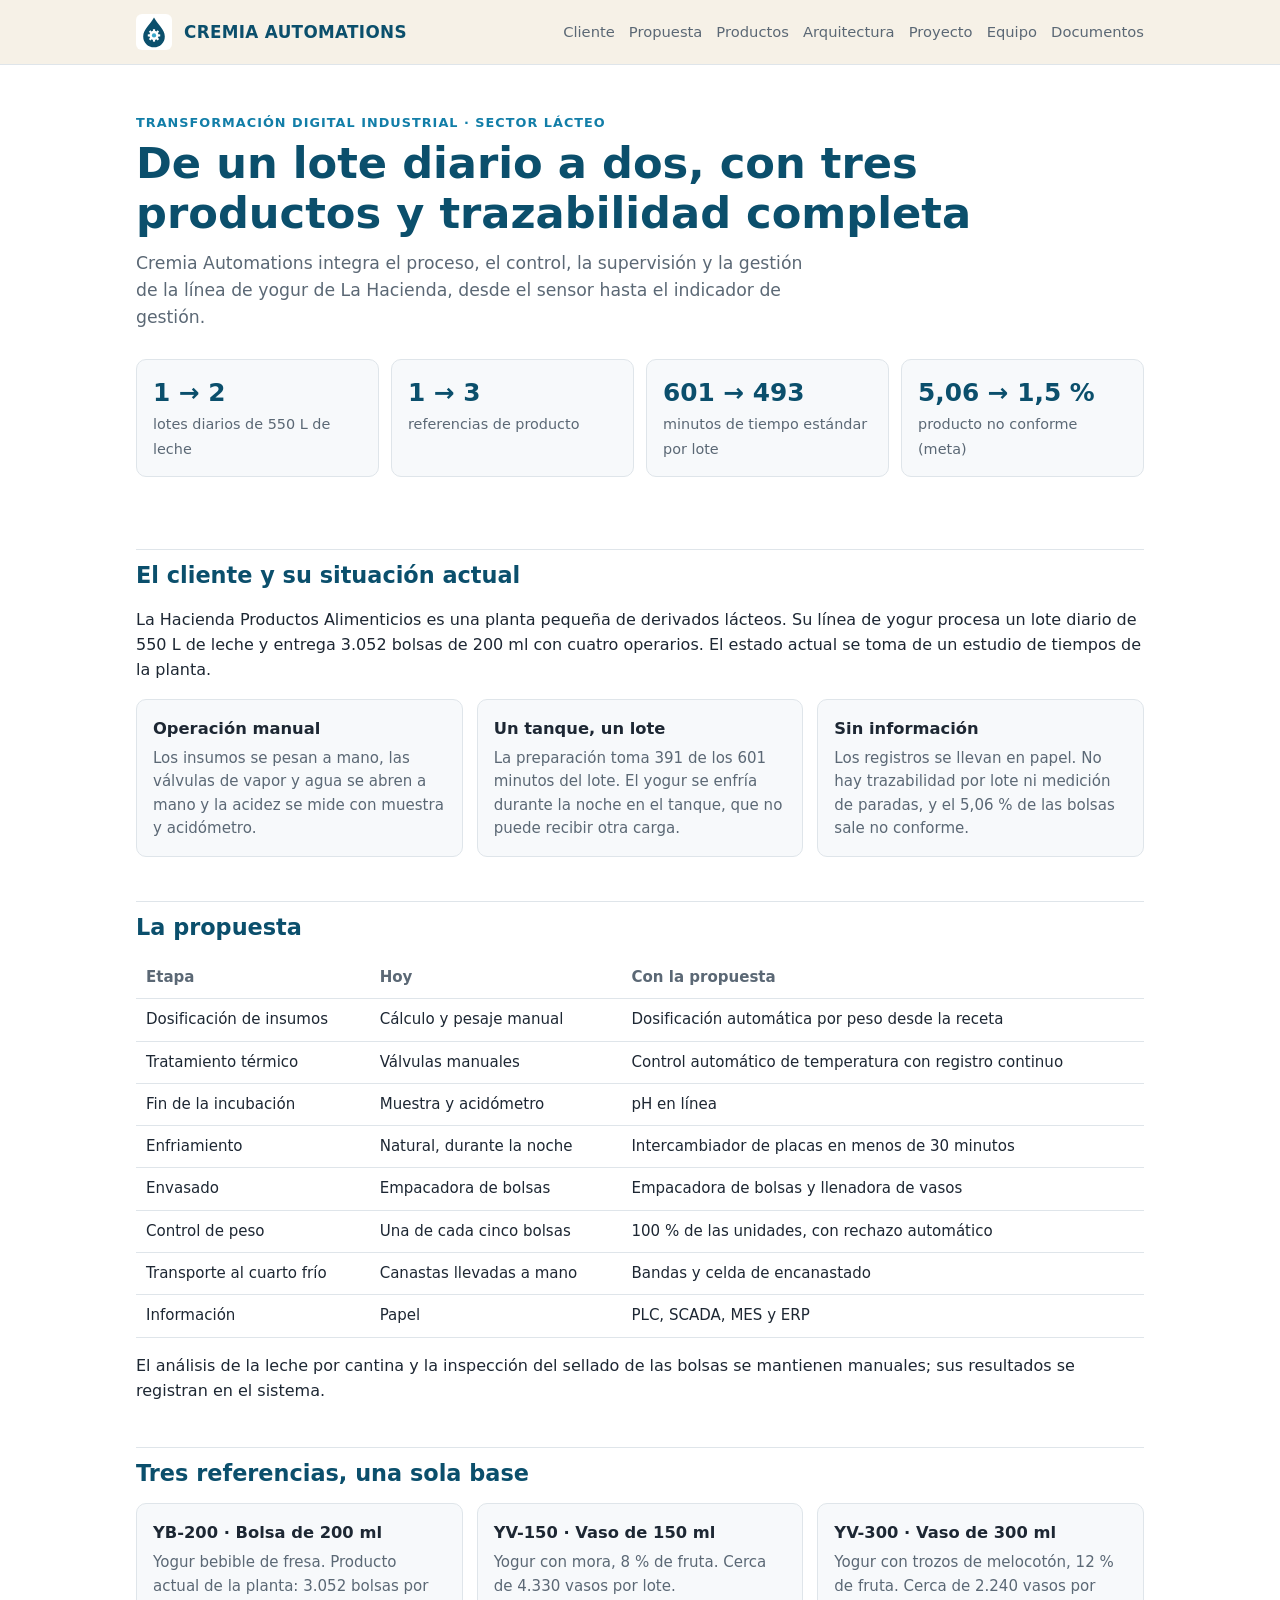
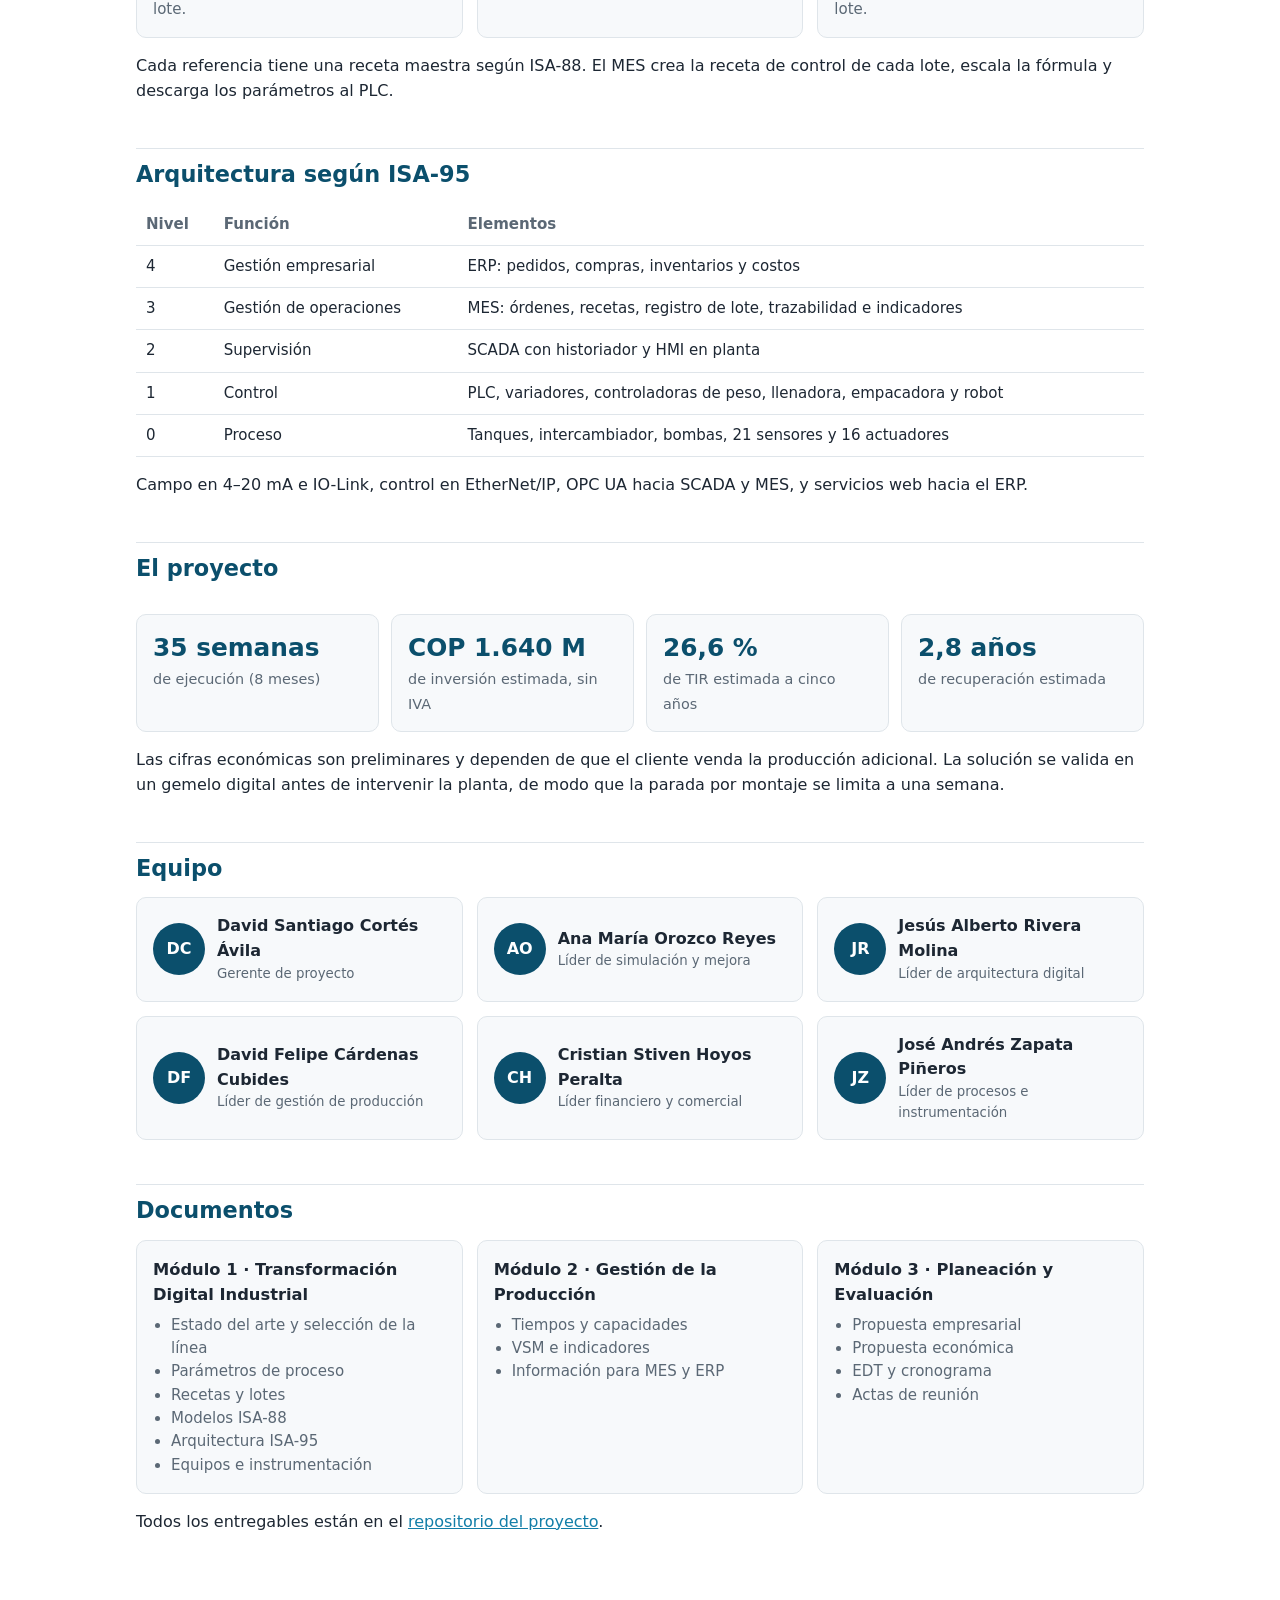
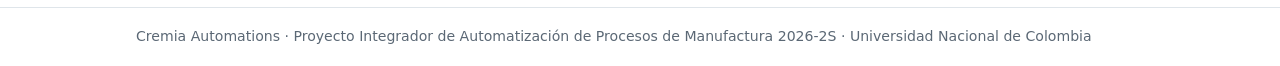
==== docs/index.html @ 4529ba9c "reorganizing repository around the yogurt line: moving cheese line and three-line versions to estado" ====
<!doctype html>
<html lang="es">
<head>
<meta charset="utf-8">
<meta name="viewport" content="width=device-width, initial-scale=1">
<title>Cremia Automations · Línea de yogur</title>
<meta name="description" content="Transformación Digital Industrial de la línea de yogur de La Hacienda. Proyecto Integrador APM 2026-2S, Universidad Nacional de Colombia.">
<link rel="icon" href="isotipo.svg">
<style>
  :root { --azul:#0b4f6c; --azul2:#127ea8; --crema:#f6f1e7; --tinta:#1d2733; --gris:#5b6875; --linea:#dfe5ea; --fondo:#ffffff; --tarjeta:#f7f9fb; }
  @media (prefers-color-scheme: dark) {
    :root { --azul:#7cc4e0; --azul2:#4fa9cc; --crema:#16212b; --tinta:#e8eef3; --gris:#a3b1bd; --linea:#2a3947; --fondo:#0f1820; --tarjeta:#16212b; }
  }
  * { box-sizing:border-box; }
  body { margin:0; font-family:"Segoe UI", system-ui, Arial, sans-serif; color:var(--tinta); background:var(--fondo); line-height:1.55; }
  a { color:var(--azul2); }
  header { background:var(--crema); border-bottom:1px solid var(--linea); }
  .barra { max-width:1040px; margin:0 auto; padding:14px 16px; display:flex; align-items:center; gap:12px; flex-wrap:wrap; }
  .barra img { width:36px; height:36px; border-radius:6px; }
  .barra strong { font-size:1.05rem; color:var(--azul); letter-spacing:.02em; }
  nav { margin-left:auto; display:flex; gap:14px; flex-wrap:wrap; font-size:.92rem; }
  nav a { text-decoration:none; color:var(--gris); }
  nav a:hover { color:var(--azul); }
  main { max-width:1040px; margin:0 auto; padding:0 16px 56px; }
  .hero { padding:48px 0 28px; }
  .hero p.sobre { color:var(--azul2); font-weight:600; margin:0 0 6px; text-transform:uppercase; font-size:.8rem; letter-spacing:.08em; }
  h1 { font-size:clamp(1.8rem, 4.5vw, 2.7rem); line-height:1.15; margin:0 0 12px; color:var(--azul); text-wrap:balance; }
  .hero p.lema { max-width:62ch; color:var(--gris); font-size:1.08rem; margin:0; }
  h2 { font-size:1.4rem; color:var(--azul); margin:44px 0 12px; padding-top:8px; border-top:1px solid var(--linea); }
  .cifras { display:grid; grid-template-columns:repeat(auto-fit, minmax(170px, 1fr)); gap:12px; margin-top:28px; }
  .cifra { background:var(--tarjeta); border:1px solid var(--linea); border-radius:10px; padding:14px 16px; }
  .cifra b { display:block; font-size:1.55rem; color:var(--azul); font-variant-numeric:tabular-nums; }
  .cifra span { color:var(--gris); font-size:.9rem; }
  .rejilla { display:grid; grid-template-columns:repeat(auto-fit, minmax(250px, 1fr)); gap:14px; }
  .tarjeta { background:var(--tarjeta); border:1px solid var(--linea); border-radius:10px; padding:16px; }
  .tarjeta h3 { margin:0 0 6px; font-size:1.02rem; color:var(--tinta); }
  .tarjeta p, .tarjeta ul { margin:0; color:var(--gris); font-size:.94rem; }
  .tarjeta ul { padding-left:18px; }
  .tabla { overflow-x:auto; }
  table { border-collapse:collapse; width:100%; font-size:.94rem; }
  th, td { text-align:left; padding:9px 10px; border-bottom:1px solid var(--linea); vertical-align:top; }
  th { color:var(--gris); font-weight:600; }
  td.n, th.n { text-align:right; font-variant-numeric:tabular-nums; white-space:nowrap; }
  .persona { display:flex; gap:12px; align-items:center; }
  .avatar { flex:none; width:52px; height:52px; border-radius:50%; background:var(--azul); color:var(--fondo); display:grid; place-items:center; font-weight:700; }
  .persona small { color:var(--gris); display:block; }
  footer { border-top:1px solid var(--linea); color:var(--gris); font-size:.88rem; }
  footer div { max-width:1040px; margin:0 auto; padding:18px 16px; }
</style>
</head>
<body>
<header>
  <div class="barra">
    <img src="isotipo.svg" alt="Isotipo de Cremia Automations">
    <strong>CREMIA AUTOMATIONS</strong>
    <nav>
      <a href="#cliente">Cliente</a>
      <a href="#propuesta">Propuesta</a>
      <a href="#productos">Productos</a>
      <a href="#arquitectura">Arquitectura</a>
      <a href="#proyecto">Proyecto</a>
      <a href="#equipo">Equipo</a>
      <a href="#documentos">Documentos</a>
    </nav>
  </div>
</header>

<main>
  <section class="hero">
    <p class="sobre">Transformación Digital Industrial · Sector lácteo</p>
    <h1>De un lote diario a dos, con tres productos y trazabilidad completa</h1>
    <p class="lema">Cremia Automations integra el proceso, el control, la supervisión y la gestión de la línea de yogur de La Hacienda, desde el sensor hasta el indicador de gestión.</p>
    <div class="cifras">
      <div class="cifra"><b>1 → 2</b><span>lotes diarios de 550 L de leche</span></div>
      <div class="cifra"><b>1 → 3</b><span>referencias de producto</span></div>
      <div class="cifra"><b>601 → 493</b><span>minutos de tiempo estándar por lote</span></div>
      <div class="cifra"><b>5,06 → 1,5 %</b><span>producto no conforme (meta)</span></div>
    </div>
  </section>

  <h2 id="cliente">El cliente y su situación actual</h2>
  <p>La Hacienda Productos Alimenticios es una planta pequeña de derivados lácteos. Su línea de yogur procesa un lote diario de 550 L de leche y entrega 3.052 bolsas de 200 ml con cuatro operarios. El estado actual se toma de un estudio de tiempos de la planta.</p>
  <div class="rejilla">
    <div class="tarjeta"><h3>Operación manual</h3><p>Los insumos se pesan a mano, las válvulas de vapor y agua se abren a mano y la acidez se mide con muestra y acidómetro.</p></div>
    <div class="tarjeta"><h3>Un tanque, un lote</h3><p>La preparación toma 391 de los 601 minutos del lote. El yogur se enfría durante la noche en el tanque, que no puede recibir otra carga.</p></div>
    <div class="tarjeta"><h3>Sin información</h3><p>Los registros se llevan en papel. No hay trazabilidad por lote ni medición de paradas, y el 5,06 % de las bolsas sale no conforme.</p></div>
  </div>

  <h2 id="propuesta">La propuesta</h2>
  <div class="tabla">
  <table>
    <tr><th>Etapa</th><th>Hoy</th><th>Con la propuesta</th></tr>
    <tr><td>Dosificación de insumos</td><td>Cálculo y pesaje manual</td><td>Dosificación automática por peso desde la receta</td></tr>
    <tr><td>Tratamiento térmico</td><td>Válvulas manuales</td><td>Control automático de temperatura con registro continuo</td></tr>
    <tr><td>Fin de la incubación</td><td>Muestra y acidómetro</td><td>pH en línea</td></tr>
    <tr><td>Enfriamiento</td><td>Natural, durante la noche</td><td>Intercambiador de placas en menos de 30 minutos</td></tr>
    <tr><td>Envasado</td><td>Empacadora de bolsas</td><td>Empacadora de bolsas y llenadora de vasos</td></tr>
    <tr><td>Control de peso</td><td>Una de cada cinco bolsas</td><td>100 % de las unidades, con rechazo automático</td></tr>
    <tr><td>Transporte al cuarto frío</td><td>Canastas llevadas a mano</td><td>Bandas y celda de encanastado</td></tr>
    <tr><td>Información</td><td>Papel</td><td>PLC, SCADA, MES y ERP</td></tr>
  </table>
  </div>
  <p>El análisis de la leche por cantina y la inspección del sellado de las bolsas se mantienen manuales; sus resultados se registran en el sistema.</p>

  <h2 id="productos">Tres referencias, una sola base</h2>
  <div class="rejilla">
    <div class="tarjeta"><h3>YB-200 · Bolsa de 200 ml</h3><p>Yogur bebible de fresa. Producto actual de la planta: 3.052 bolsas por lote.</p></div>
    <div class="tarjeta"><h3>YV-150 · Vaso de 150 ml</h3><p>Yogur con mora, 8 % de fruta. Cerca de 4.330 vasos por lote.</p></div>
    <div class="tarjeta"><h3>YV-300 · Vaso de 300 ml</h3><p>Yogur con trozos de melocotón, 12 % de fruta. Cerca de 2.240 vasos por lote.</p></div>
  </div>
  <p>Cada referencia tiene una receta maestra según ISA-88. El MES crea la receta de control de cada lote, escala la fórmula y descarga los parámetros al PLC.</p>

  <h2 id="arquitectura">Arquitectura según ISA-95</h2>
  <div class="tabla">
  <table>
    <tr><th>Nivel</th><th>Función</th><th>Elementos</th></tr>
    <tr><td>4</td><td>Gestión empresarial</td><td>ERP: pedidos, compras, inventarios y costos</td></tr>
    <tr><td>3</td><td>Gestión de operaciones</td><td>MES: órdenes, recetas, registro de lote, trazabilidad e indicadores</td></tr>
    <tr><td>2</td><td>Supervisión</td><td>SCADA con historiador y HMI en planta</td></tr>
    <tr><td>1</td><td>Control</td><td>PLC, variadores, controladoras de peso, llenadora, empacadora y robot</td></tr>
    <tr><td>0</td><td>Proceso</td><td>Tanques, intercambiador, bombas, 21 sensores y 16 actuadores</td></tr>
  </table>
  </div>
  <p>Campo en 4–20 mA e IO-Link, control en EtherNet/IP, OPC UA hacia SCADA y MES, y servicios web hacia el ERP.</p>

  <h2 id="proyecto">El proyecto</h2>
  <div class="cifras">
    <div class="cifra"><b>35 semanas</b><span>de ejecución (8 meses)</span></div>
    <div class="cifra"><b>COP 1.640 M</b><span>de inversión estimada, sin IVA</span></div>
    <div class="cifra"><b>26,6 %</b><span>de TIR estimada a cinco años</span></div>
    <div class="cifra"><b>2,8 años</b><span>de recuperación estimada</span></div>
  </div>
  <p>Las cifras económicas son preliminares y dependen de que el cliente venda la producción adicional. La solución se valida en un gemelo digital antes de intervenir la planta, de modo que la parada por montaje se limita a una semana.</p>

  <h2 id="equipo">Equipo</h2>
  <div class="rejilla">
    <div class="tarjeta persona"><div class="avatar">DC</div><div><b>David Santiago Cortés Ávila</b><small>Gerente de proyecto</small></div></div>
    <div class="tarjeta persona"><div class="avatar">AO</div><div><b>Ana María Orozco Reyes</b><small>Líder de simulación y mejora</small></div></div>
    <div class="tarjeta persona"><div class="avatar">JR</div><div><b>Jesús Alberto Rivera Molina</b><small>Líder de arquitectura digital</small></div></div>
    <div class="tarjeta persona"><div class="avatar">DF</div><div><b>David Felipe Cárdenas Cubides</b><small>Líder de gestión de producción</small></div></div>
    <div class="tarjeta persona"><div class="avatar">CH</div><div><b>Cristian Stiven Hoyos Peralta</b><small>Líder financiero y comercial</small></div></div>
    <div class="tarjeta persona"><div class="avatar">JZ</div><div><b>José Andrés Zapata Piñeros</b><small>Líder de procesos e instrumentación</small></div></div>
  </div>

  <h2 id="documentos">Documentos</h2>
  <div class="rejilla">
    <div class="tarjeta"><h3>Módulo 1 · Transformación Digital Industrial</h3><ul>
      <li>Estado del arte y selección de la línea</li><li>Parámetros de proceso</li><li>Recetas y lotes</li><li>Modelos ISA-88</li><li>Arquitectura ISA-95</li><li>Equipos e instrumentación</li></ul></div>
    <div class="tarjeta"><h3>Módulo 2 · Gestión de la Producción</h3><ul>
      <li>Tiempos y capacidades</li><li>VSM e indicadores</li><li>Información para MES y ERP</li></ul></div>
    <div class="tarjeta"><h3>Módulo 3 · Planeación y Evaluación</h3><ul>
      <li>Propuesta empresarial</li><li>Propuesta económica</li><li>EDT y cronograma</li><li>Actas de reunión</li></ul></div>
  </div>
  <p>Todos los entregables están en el <a href="https://github.com/dcortesav/Cremia-Automations">repositorio del proyecto</a>.</p>
</main>

<footer><div>Cremia Automations · Proyecto Integrador de Automatización de Procesos de Manufactura 2026-2S · Universidad Nacional de Colombia</div></footer>
</body>
</html>
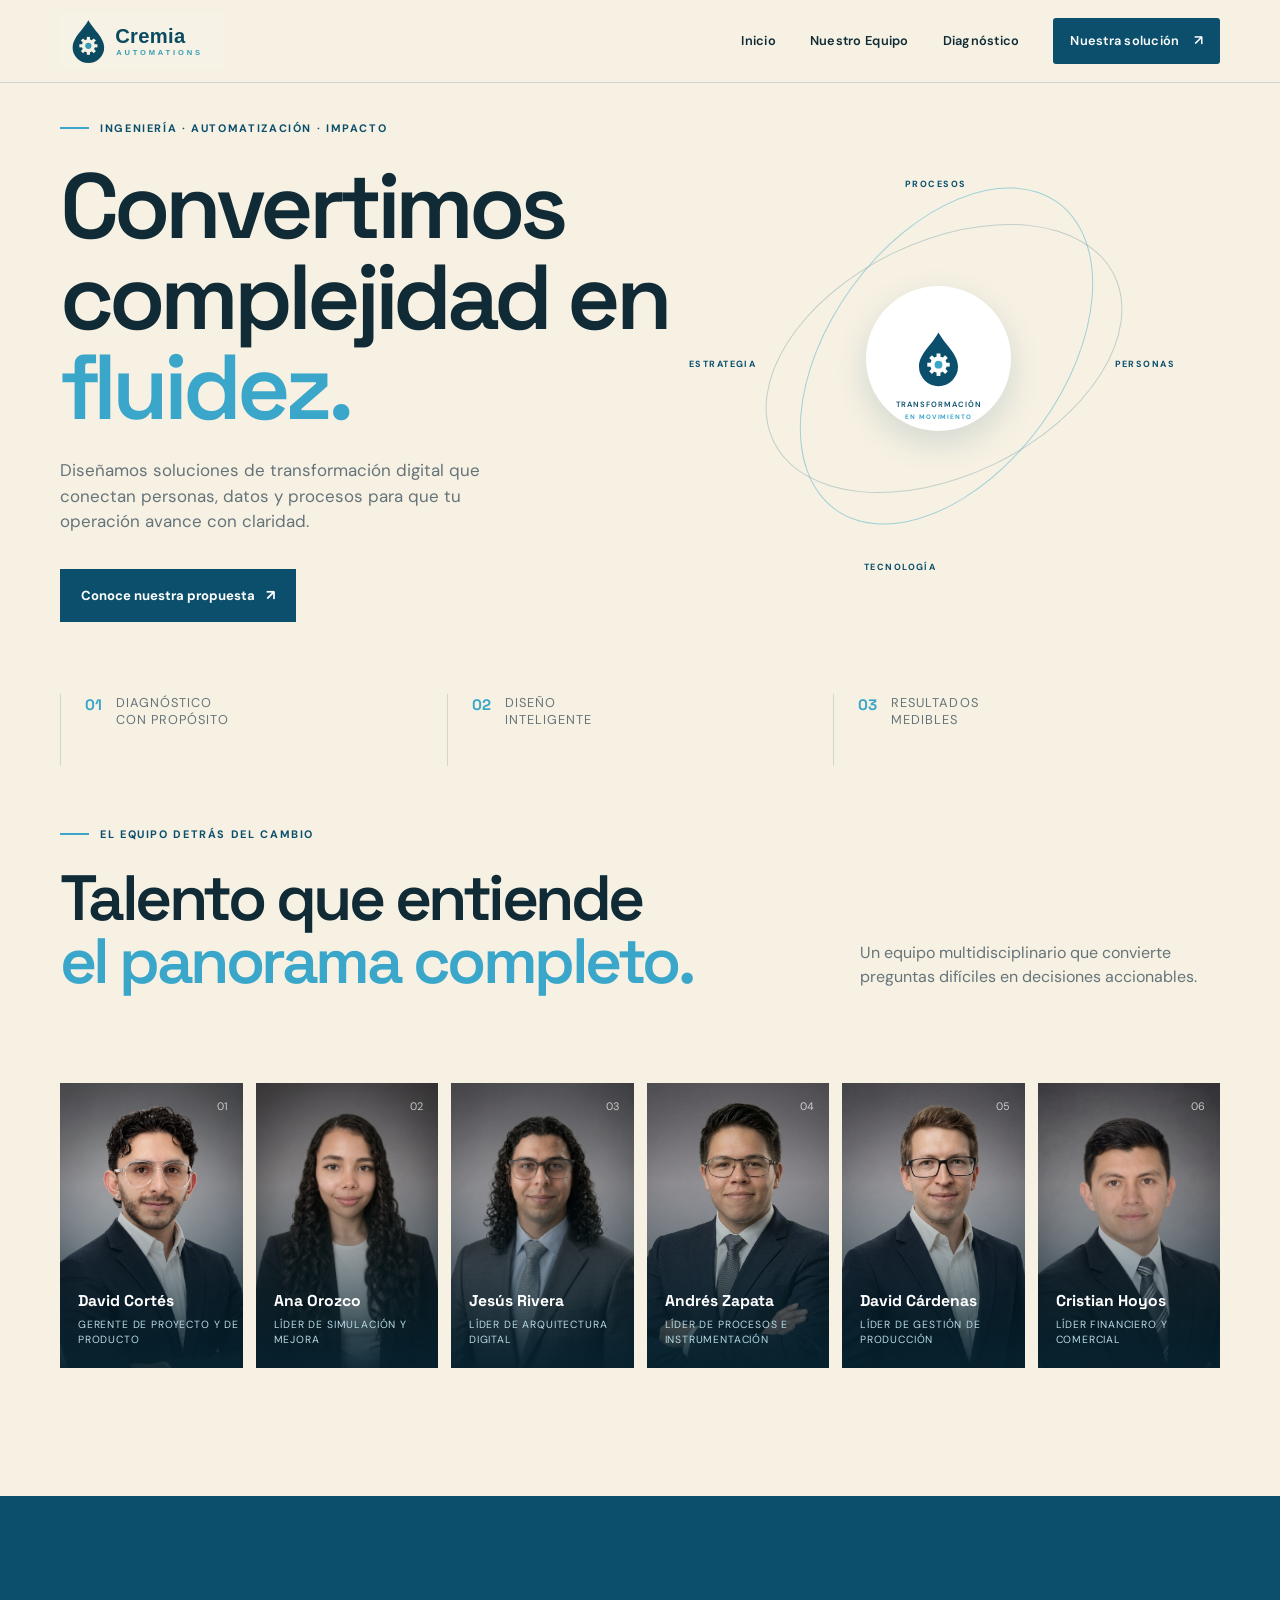
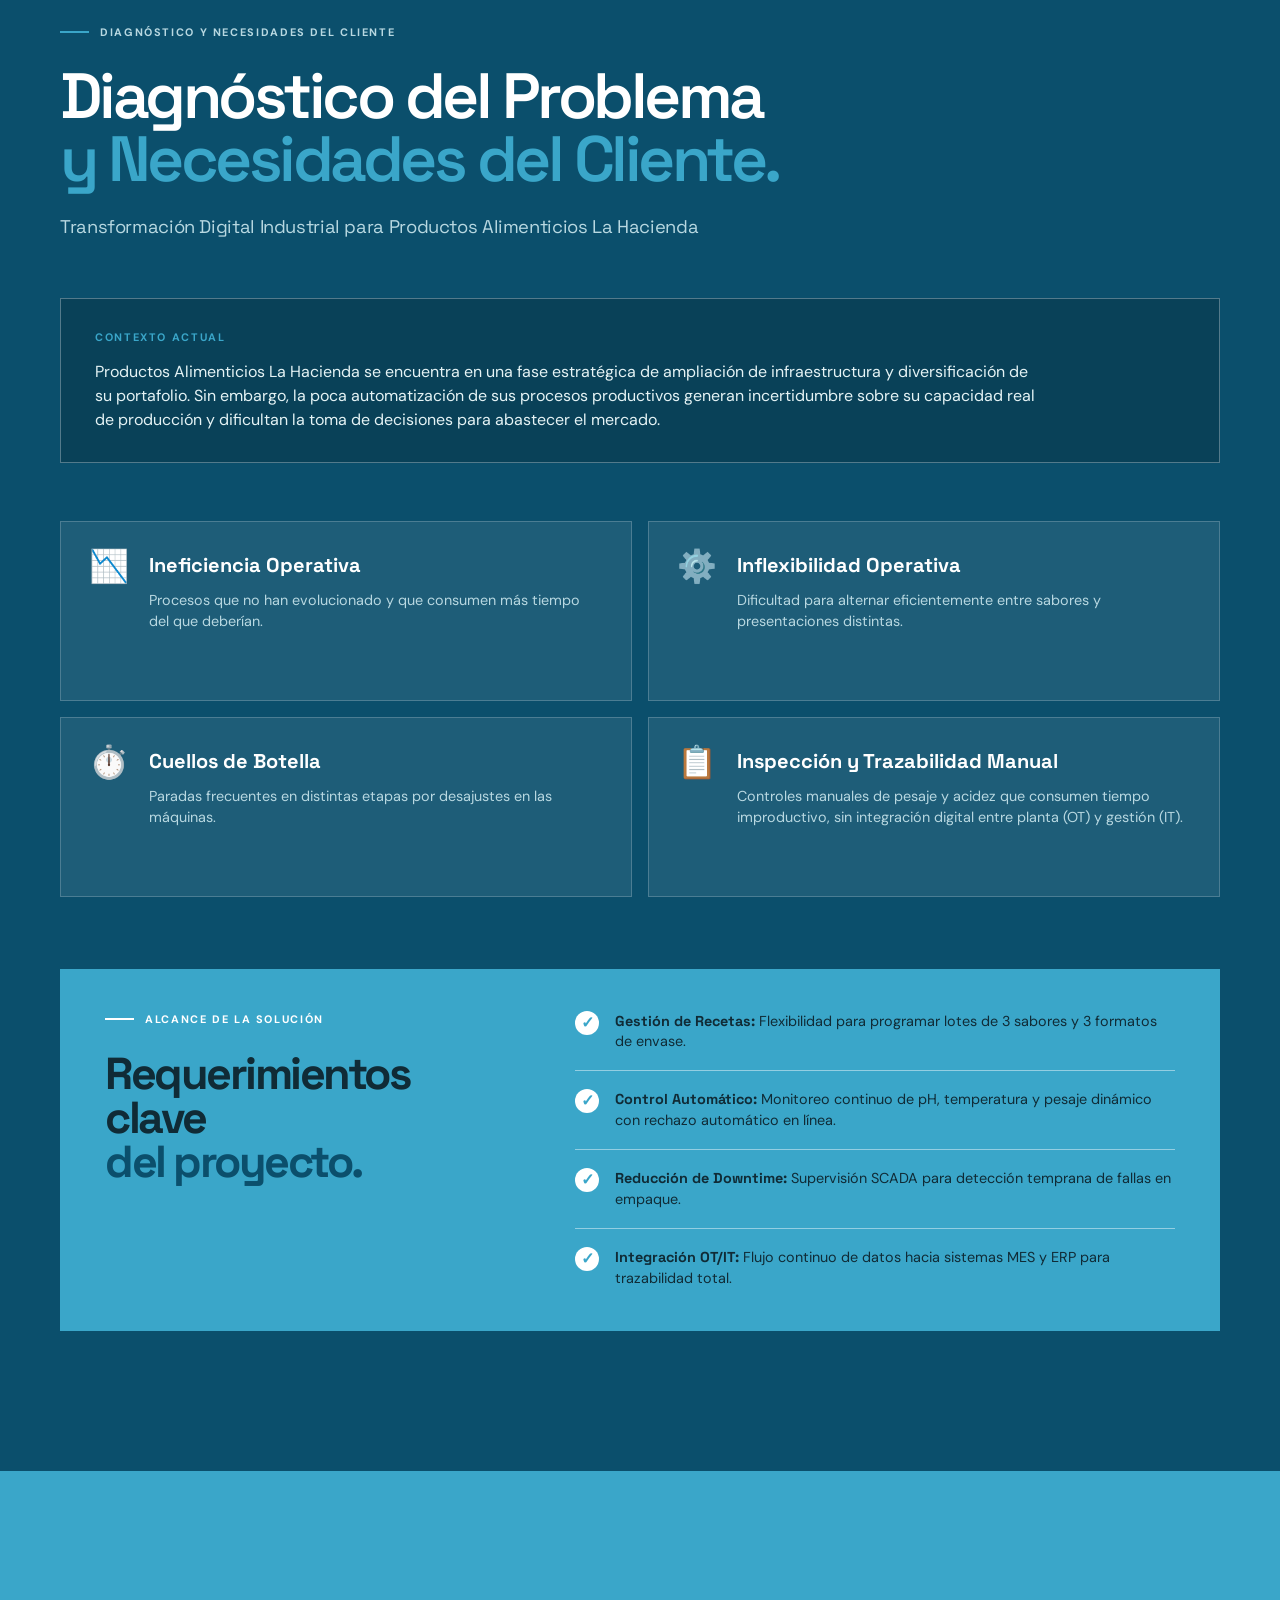
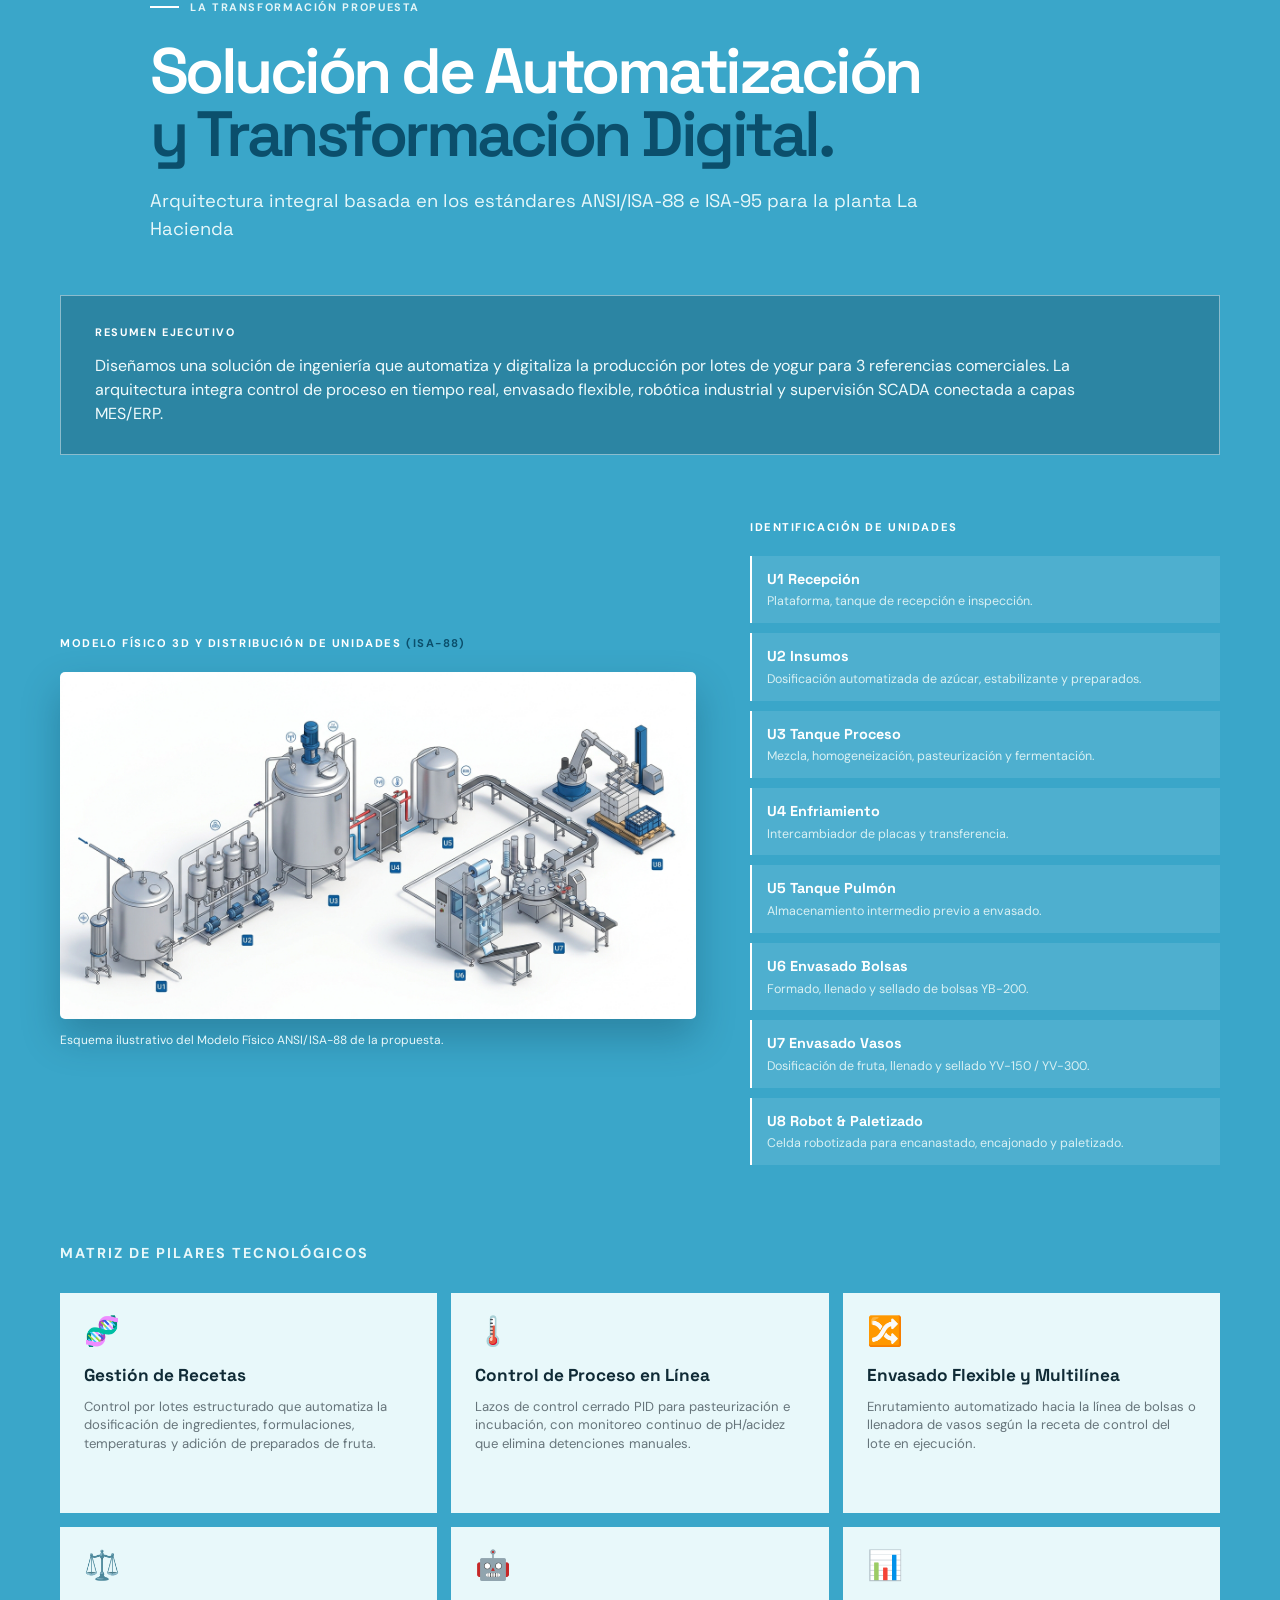
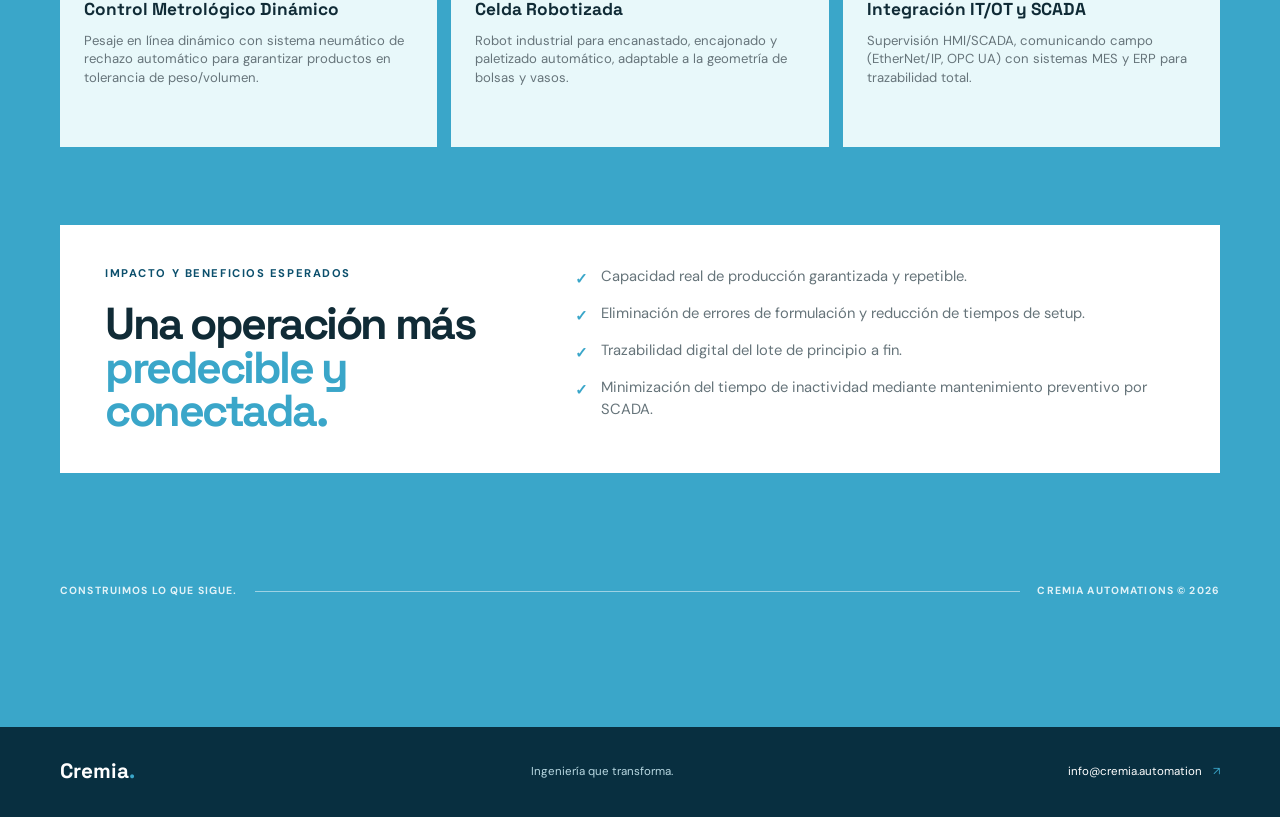
==== commit 985c3ace: "updating web page files" ====
--- a/docs/index.html
+++ b/docs/index.html
@@ -1,159 +1,235 @@
 <!doctype html>
 <html lang="es">
-<head>
-<meta charset="utf-8">
-<meta name="viewport" content="width=device-width, initial-scale=1">
-<title>Cremia Automations · Línea de yogur</title>
-<meta name="description" content="Transformación Digital Industrial de la línea de yogur de La Hacienda. Proyecto Integrador APM 2026-2S, Universidad Nacional de Colombia.">
-<link rel="icon" href="isotipo.svg">
-<style>
-  :root { --azul:#0b4f6c; --azul2:#127ea8; --crema:#f6f1e7; --tinta:#1d2733; --gris:#5b6875; --linea:#dfe5ea; --fondo:#ffffff; --tarjeta:#f7f9fb; }
-  @media (prefers-color-scheme: dark) {
-    :root { --azul:#7cc4e0; --azul2:#4fa9cc; --crema:#16212b; --tinta:#e8eef3; --gris:#a3b1bd; --linea:#2a3947; --fondo:#0f1820; --tarjeta:#16212b; }
-  }
-  * { box-sizing:border-box; }
-  body { margin:0; font-family:"Segoe UI", system-ui, Arial, sans-serif; color:var(--tinta); background:var(--fondo); line-height:1.55; }
-  a { color:var(--azul2); }
-  header { background:var(--crema); border-bottom:1px solid var(--linea); }
-  .barra { max-width:1040px; margin:0 auto; padding:14px 16px; display:flex; align-items:center; gap:12px; flex-wrap:wrap; }
-  .barra img { width:36px; height:36px; border-radius:6px; }
-  .barra strong { font-size:1.05rem; color:var(--azul); letter-spacing:.02em; }
-  nav { margin-left:auto; display:flex; gap:14px; flex-wrap:wrap; font-size:.92rem; }
-  nav a { text-decoration:none; color:var(--gris); }
-  nav a:hover { color:var(--azul); }
-  main { max-width:1040px; margin:0 auto; padding:0 16px 56px; }
-  .hero { padding:48px 0 28px; }
-  .hero p.sobre { color:var(--azul2); font-weight:600; margin:0 0 6px; text-transform:uppercase; font-size:.8rem; letter-spacing:.08em; }
-  h1 { font-size:clamp(1.8rem, 4.5vw, 2.7rem); line-height:1.15; margin:0 0 12px; color:var(--azul); text-wrap:balance; }
-  .hero p.lema { max-width:62ch; color:var(--gris); font-size:1.08rem; margin:0; }
-  h2 { font-size:1.4rem; color:var(--azul); margin:44px 0 12px; padding-top:8px; border-top:1px solid var(--linea); }
-  .cifras { display:grid; grid-template-columns:repeat(auto-fit, minmax(170px, 1fr)); gap:12px; margin-top:28px; }
-  .cifra { background:var(--tarjeta); border:1px solid var(--linea); border-radius:10px; padding:14px 16px; }
-  .cifra b { display:block; font-size:1.55rem; color:var(--azul); font-variant-numeric:tabular-nums; }
-  .cifra span { color:var(--gris); font-size:.9rem; }
-  .rejilla { display:grid; grid-template-columns:repeat(auto-fit, minmax(250px, 1fr)); gap:14px; }
-  .tarjeta { background:var(--tarjeta); border:1px solid var(--linea); border-radius:10px; padding:16px; }
-  .tarjeta h3 { margin:0 0 6px; font-size:1.02rem; color:var(--tinta); }
-  .tarjeta p, .tarjeta ul { margin:0; color:var(--gris); font-size:.94rem; }
-  .tarjeta ul { padding-left:18px; }
-  .tabla { overflow-x:auto; }
-  table { border-collapse:collapse; width:100%; font-size:.94rem; }
-  th, td { text-align:left; padding:9px 10px; border-bottom:1px solid var(--linea); vertical-align:top; }
-  th { color:var(--gris); font-weight:600; }
-  td.n, th.n { text-align:right; font-variant-numeric:tabular-nums; white-space:nowrap; }
-  .persona { display:flex; gap:12px; align-items:center; }
-  .avatar { flex:none; width:52px; height:52px; border-radius:50%; background:var(--azul); color:var(--fondo); display:grid; place-items:center; font-weight:700; }
-  .persona small { color:var(--gris); display:block; }
-  footer { border-top:1px solid var(--linea); color:var(--gris); font-size:.88rem; }
-  footer div { max-width:1040px; margin:0 auto; padding:18px 16px; }
-</style>
-</head>
-<body>
-<header>
-  <div class="barra">
-    <img src="isotipo.svg" alt="Isotipo de Cremia Automations">
-    <strong>CREMIA AUTOMATIONS</strong>
-    <nav>
-      <a href="#cliente">Cliente</a>
-      <a href="#propuesta">Propuesta</a>
-      <a href="#productos">Productos</a>
-      <a href="#arquitectura">Arquitectura</a>
-      <a href="#proyecto">Proyecto</a>
-      <a href="#equipo">Equipo</a>
-      <a href="#documentos">Documentos</a>
-    </nav>
-  </div>
-</header>
-
-<main>
-  <section class="hero">
-    <p class="sobre">Transformación Digital Industrial · Sector lácteo</p>
-    <h1>De un lote diario a dos, con tres productos y trazabilidad completa</h1>
-    <p class="lema">Cremia Automations integra el proceso, el control, la supervisión y la gestión de la línea de yogur de La Hacienda, desde el sensor hasta el indicador de gestión.</p>
-    <div class="cifras">
-      <div class="cifra"><b>1 → 2</b><span>lotes diarios de 550 L de leche</span></div>
-      <div class="cifra"><b>1 → 3</b><span>referencias de producto</span></div>
-      <div class="cifra"><b>601 → 493</b><span>minutos de tiempo estándar por lote</span></div>
-      <div class="cifra"><b>5,06 → 1,5 %</b><span>producto no conforme (meta)</span></div>
-    </div>
-  </section>
-
-  <h2 id="cliente">El cliente y su situación actual</h2>
-  <p>La Hacienda Productos Alimenticios es una planta pequeña de derivados lácteos. Su línea de yogur procesa un lote diario de 550 L de leche y entrega 3.052 bolsas de 200 ml con cuatro operarios. El estado actual se toma de un estudio de tiempos de la planta.</p>
-  <div class="rejilla">
-    <div class="tarjeta"><h3>Operación manual</h3><p>Los insumos se pesan a mano, las válvulas de vapor y agua se abren a mano y la acidez se mide con muestra y acidómetro.</p></div>
-    <div class="tarjeta"><h3>Un tanque, un lote</h3><p>La preparación toma 391 de los 601 minutos del lote. El yogur se enfría durante la noche en el tanque, que no puede recibir otra carga.</p></div>
-    <div class="tarjeta"><h3>Sin información</h3><p>Los registros se llevan en papel. No hay trazabilidad por lote ni medición de paradas, y el 5,06 % de las bolsas sale no conforme.</p></div>
-  </div>
-
-  <h2 id="propuesta">La propuesta</h2>
-  <div class="tabla">
-  <table>
-    <tr><th>Etapa</th><th>Hoy</th><th>Con la propuesta</th></tr>
-    <tr><td>Dosificación de insumos</td><td>Cálculo y pesaje manual</td><td>Dosificación automática por peso desde la receta</td></tr>
-    <tr><td>Tratamiento térmico</td><td>Válvulas manuales</td><td>Control automático de temperatura con registro continuo</td></tr>
-    <tr><td>Fin de la incubación</td><td>Muestra y acidómetro</td><td>pH en línea</td></tr>
-    <tr><td>Enfriamiento</td><td>Natural, durante la noche</td><td>Intercambiador de placas en menos de 30 minutos</td></tr>
-    <tr><td>Envasado</td><td>Empacadora de bolsas</td><td>Empacadora de bolsas y llenadora de vasos</td></tr>
-    <tr><td>Control de peso</td><td>Una de cada cinco bolsas</td><td>100 % de las unidades, con rechazo automático</td></tr>
-    <tr><td>Transporte al cuarto frío</td><td>Canastas llevadas a mano</td><td>Bandas y celda de encanastado</td></tr>
-    <tr><td>Información</td><td>Papel</td><td>PLC, SCADA, MES y ERP</td></tr>
-  </table>
-  </div>
-  <p>El análisis de la leche por cantina y la inspección del sellado de las bolsas se mantienen manuales; sus resultados se registran en el sistema.</p>
-
-  <h2 id="productos">Tres referencias, una sola base</h2>
-  <div class="rejilla">
-    <div class="tarjeta"><h3>YB-200 · Bolsa de 200 ml</h3><p>Yogur bebible de fresa. Producto actual de la planta: 3.052 bolsas por lote.</p></div>
-    <div class="tarjeta"><h3>YV-150 · Vaso de 150 ml</h3><p>Yogur con mora, 8 % de fruta. Cerca de 4.330 vasos por lote.</p></div>
-    <div class="tarjeta"><h3>YV-300 · Vaso de 300 ml</h3><p>Yogur con trozos de melocotón, 12 % de fruta. Cerca de 2.240 vasos por lote.</p></div>
-  </div>
-  <p>Cada referencia tiene una receta maestra según ISA-88. El MES crea la receta de control de cada lote, escala la fórmula y descarga los parámetros al PLC.</p>
-
-  <h2 id="arquitectura">Arquitectura según ISA-95</h2>
-  <div class="tabla">
-  <table>
-    <tr><th>Nivel</th><th>Función</th><th>Elementos</th></tr>
-    <tr><td>4</td><td>Gestión empresarial</td><td>ERP: pedidos, compras, inventarios y costos</td></tr>
-    <tr><td>3</td><td>Gestión de operaciones</td><td>MES: órdenes, recetas, registro de lote, trazabilidad e indicadores</td></tr>
-    <tr><td>2</td><td>Supervisión</td><td>SCADA con historiador y HMI en planta</td></tr>
-    <tr><td>1</td><td>Control</td><td>PLC, variadores, controladoras de peso, llenadora, empacadora y robot</td></tr>
-    <tr><td>0</td><td>Proceso</td><td>Tanques, intercambiador, bombas, 21 sensores y 16 actuadores</td></tr>
-  </table>
-  </div>
-  <p>Campo en 4–20 mA e IO-Link, control en EtherNet/IP, OPC UA hacia SCADA y MES, y servicios web hacia el ERP.</p>
-
-  <h2 id="proyecto">El proyecto</h2>
-  <div class="cifras">
-    <div class="cifra"><b>35 semanas</b><span>de ejecución (8 meses)</span></div>
-    <div class="cifra"><b>COP 1.640 M</b><span>de inversión estimada, sin IVA</span></div>
-    <div class="cifra"><b>26,6 %</b><span>de TIR estimada a cinco años</span></div>
-    <div class="cifra"><b>2,8 años</b><span>de recuperación estimada</span></div>
-  </div>
-  <p>Las cifras económicas son preliminares y dependen de que el cliente venda la producción adicional. La solución se valida en un gemelo digital antes de intervenir la planta, de modo que la parada por montaje se limita a una semana.</p>
-
-  <h2 id="equipo">Equipo</h2>
-  <div class="rejilla">
-    <div class="tarjeta persona"><div class="avatar">DC</div><div><b>David Santiago Cortés Ávila</b><small>Gerente de proyecto</small></div></div>
-    <div class="tarjeta persona"><div class="avatar">AO</div><div><b>Ana María Orozco Reyes</b><small>Líder de simulación y mejora</small></div></div>
-    <div class="tarjeta persona"><div class="avatar">JR</div><div><b>Jesús Alberto Rivera Molina</b><small>Líder de arquitectura digital</small></div></div>
-    <div class="tarjeta persona"><div class="avatar">DF</div><div><b>David Felipe Cárdenas Cubides</b><small>Líder de gestión de producción</small></div></div>
-    <div class="tarjeta persona"><div class="avatar">CH</div><div><b>Cristian Stiven Hoyos Peralta</b><small>Líder financiero y comercial</small></div></div>
-    <div class="tarjeta persona"><div class="avatar">JZ</div><div><b>José Andrés Zapata Piñeros</b><small>Líder de procesos e instrumentación</small></div></div>
-  </div>
-
-  <h2 id="documentos">Documentos</h2>
-  <div class="rejilla">
-    <div class="tarjeta"><h3>Módulo 1 · Transformación Digital Industrial</h3><ul>
-      <li>Estado del arte y selección de la línea</li><li>Parámetros de proceso</li><li>Recetas y lotes</li><li>Modelos ISA-88</li><li>Arquitectura ISA-95</li><li>Equipos e instrumentación</li></ul></div>
-    <div class="tarjeta"><h3>Módulo 2 · Gestión de la Producción</h3><ul>
-      <li>Tiempos y capacidades</li><li>VSM e indicadores</li><li>Información para MES y ERP</li></ul></div>
-    <div class="tarjeta"><h3>Módulo 3 · Planeación y Evaluación</h3><ul>
-      <li>Propuesta empresarial</li><li>Propuesta económica</li><li>EDT y cronograma</li><li>Actas de reunión</li></ul></div>
-  </div>
-  <p>Todos los entregables están en el <a href="https://github.com/dcortesav/Cremia-Automations">repositorio del proyecto</a>.</p>
-</main>
-
-<footer><div>Cremia Automations · Proyecto Integrador de Automatización de Procesos de Manufactura 2026-2S · Universidad Nacional de Colombia</div></footer>
-</body>
+  <head>
+    <meta charset="UTF-8" />
+    <meta name="viewport" content="width=device-width, initial-scale=1.0" />
+    <meta
+      name="description"
+      content="Cremia Automations: ingeniería y transformación digital para operaciones más inteligentes."
+    />
+    <title>Cremia Automations | Ingeniería que transforma</title>
+    <link rel="preconnect" href="https://fonts.googleapis.com" />
+    <link rel="preconnect" href="https://fonts.gstatic.com" crossorigin />
+    <link
+      href="https://fonts.googleapis.com/css2?family=DM+Sans:wght@400;500;600;700&family=Space+Grotesk:wght@500;600;700&display=swap"
+      rel="stylesheet"
+    />
+    <link rel="stylesheet" href="styles.css" />
+  </head>
+
+  <body>
+    <header class="site-header">
+      <div class="container nav-wrap">
+        <a class="brand" href="#inicio" aria-label="Cremia Automations, ir al inicio">
+          <!-- Si cambia el logo, reemplazar por la ruta exacta de images/logo.svg -->
+          <img src="images/logos-and-banners/logo_horizontal.svg" alt="Cremia Automations" />
+        </a>
+        <nav class="main-nav" aria-label="Navegación principal">
+          <a href="#inicio">Inicio</a>
+          <a href="#equipo">Nuestro Equipo</a>
+          <a href="#problema-necesidades">Diagnóstico</a>
+          <a class="nav-cta" href="#solucion">Nuestra solución <span aria-hidden="true">↗</span></a>
+        </nav>
+      </div>
+    </header>
+
+    <main>
+      <section class="hero section" id="inicio">
+        <div class="container hero-grid">
+          <div class="hero-copy">
+            <p class="eyebrow"><span class="eyebrow-line"></span> Ingeniería · Automatización · Impacto</p>
+            <h1>Convertimos complejidad en <em>fluidez.</em></h1>
+            <p class="hero-description">
+              Diseñamos soluciones de transformación digital que conectan personas, datos y procesos para que tu operación avance con claridad.
+            </p>
+            <a class="button button-primary" href="#solucion">Conoce nuestra propuesta <span aria-hidden="true">↗</span></a>
+          </div>
+          <div class="hero-art" aria-label="Diagrama abstracto de conexión de sistemas">
+            <div class="art-orbit orbit-one"></div>
+            <div class="art-orbit orbit-two"></div>
+            <div class="art-core">
+              <img src="images/logos-and-banners/isotipo.svg" alt="" />
+              <span>TRANSFORMACIÓN<br /><b>EN MOVIMIENTO</b></span>
+            </div>
+            <span class="art-label label-top">PROCESOS</span>
+            <span class="art-label label-right">PERSONAS</span>
+            <span class="art-label label-bottom">TECNOLOGÍA</span>
+            <span class="art-label label-left">ESTRATEGIA</span>
+          </div>
+          <div class="hero-meta">
+            <div><strong>01</strong><span>Diagnóstico<br />con propósito</span></div>
+            <div><strong>02</strong><span>Diseño<br />inteligente</span></div>
+            <div><strong>03</strong><span>Resultados<br />medibles</span></div>
+          </div>
+        </div>
+
+      </section>
+
+      <section class="team-section section" id="equipo">
+        <div class="container team-block">
+          <div class="section-heading team-heading">
+            <div>
+              <p class="eyebrow"><span class="eyebrow-line"></span> El equipo detrás del cambio</p>
+              <h2>Talento que entiende<br /><span>el panorama completo.</span></h2>
+            </div>
+            <p>Un equipo multidisciplinario que convierte preguntas difíciles en decisiones accionables.</p>
+          </div>
+          <div class="team-grid">
+            <!-- Cambia src y el nombre visible por el nombre exacto de cada archivo en images/members/. -->
+            <article class="member-card">
+              <img src="images/members/David Cortes.png" alt="David Cortes" />
+              <div class="member-info"><h3>David Cortés</h3><p>Gerente de proyecto y de producto</p></div>
+              <span class="member-index">01</span>
+            </article>
+            <article class="member-card">
+              <img src="images/members/Ana.jpg" alt="Ana" />
+              <div class="member-info"><h3>Ana Orozco</h3><p>Líder de simulación y mejora</p></div>
+              <span class="member-index">02</span>
+            </article>
+            <article class="member-card">
+              <img src="images/members/Jesus.jpg" alt="Jesús" />
+              <div class="member-info"><h3>Jesús Rivera</h3><p>Líder de arquitectura digital</p></div>
+              <span class="member-index">03</span>
+            </article>
+            <article class="member-card">
+              <img src="images/members/Andres Zapata.jpg" alt="Andrés Zapata" />
+              <div class="member-info"><h3>Andrés Zapata</h3><p>Líder de procesos e instrumentación</p></div>
+              <span class="member-index">04</span>
+            </article>
+            <article class="member-card">
+              <img src="images/members/David Cardenas.jpg" alt="David Cárdenas" />
+              <div class="member-info"><h3>David Cárdenas</h3><p>Líder de gestión de producción</p></div>
+              <span class="member-index">05</span>
+            </article>
+            <article class="member-card">
+              <img src="images/members/Cristian.jpg" alt="Cristian" />
+              <div class="member-info"><h3>Cristian Hoyos</h3><p>Líder financiero y comercial</p></div>
+              <span class="member-index">06</span>
+            </article>
+          </div>
+        </div>
+      </section>
+
+      <section class="diagnostic section dark-section" id="problema-necesidades">
+        <div class="container">
+          <div class="diagnostic-heading">
+            <p class="eyebrow eyebrow-light"><span class="eyebrow-line"></span> Diagnóstico y necesidades del cliente</p>
+            <h2>Diagnóstico del Problema<br /><span>y Necesidades del Cliente.</span></h2>
+            <p class="diagnostic-subtitle">Transformación Digital Industrial para Productos Alimenticios La Hacienda</p>
+          </div>
+
+          <div class="context-banner">
+            <span class="context-label">Contexto actual</span>
+            <p>
+              Productos Alimenticios La Hacienda se encuentra en una fase estratégica de ampliación de infraestructura y diversificación de su portafolio. Sin embargo, la poca automatización de sus procesos productivos generan incertidumbre sobre su capacidad real de producción y dificultan la toma de decisiones para abastecer el mercado.
+            </p>
+          </div>
+
+          <div class="challenge-grid">
+            <article class="challenge-card">
+              <span class="challenge-icon" aria-hidden="true">📉</span>
+              <div><h3>Ineficiencia Operativa</h3><p>Procesos que no han evolucionado y que consumen más tiempo del que deberían.</p></div>
+            </article>
+            <article class="challenge-card">
+              <span class="challenge-icon" aria-hidden="true">⚙️</span>
+              <div><h3>Inflexibilidad Operativa</h3><p>Dificultad para alternar eficientemente entre sabores y presentaciones distintas.</p></div>
+            </article>
+            <article class="challenge-card">
+              <span class="challenge-icon" aria-hidden="true">⏱️</span>
+              <div><h3>Cuellos de Botella</h3><p>Paradas frecuentes en distintas etapas por desajustes en las máquinas.</p></div>
+            </article>
+            <article class="challenge-card">
+              <span class="challenge-icon" aria-hidden="true">📋</span>
+              <div><h3>Inspección y Trazabilidad Manual</h3><p>Controles manuales de pesaje y acidez que consumen tiempo improductivo, sin integración digital entre planta (OT) y gestión (IT).</p></div>
+            </article>
+          </div>
+
+          <div class="requirements">
+            <div class="requirements-heading">
+              <p class="eyebrow"><span class="eyebrow-line"></span> Alcance de la solución</p>
+              <h3>Requerimientos clave<br /><span>del proyecto.</span></h3>
+            </div>
+            <ul class="requirements-list">
+              <li><span aria-hidden="true">✓</span><p><strong>Gestión de Recetas:</strong> Flexibilidad para programar lotes de 3 sabores y 3 formatos de envase.</p></li>
+              <li><span aria-hidden="true">✓</span><p><strong>Control Automático:</strong> Monitoreo continuo de pH, temperatura y pesaje dinámico con rechazo automático en línea.</p></li>
+              <li><span aria-hidden="true">✓</span><p><strong>Reducción de Downtime:</strong> Supervisión SCADA para detección temprana de fallas en empaque.</p></li>
+              <li><span aria-hidden="true">✓</span><p><strong>Integración OT/IT:</strong> Flujo continuo de datos hacia sistemas MES y ERP para trazabilidad total.</p></li>
+            </ul>
+          </div>
+        </div>
+      </section>
+
+      <section class="solution section" id="solucion">
+        <div class="container solution-heading">
+          <p class="eyebrow"><span class="eyebrow-line"></span> La transformación propuesta</p>
+          <h2>Solución de Automatización<br /><span>y Transformación Digital.</span></h2>
+          <p class="solution-subtitle">Arquitectura integral basada en los estándares ANSI/ISA-88 e ISA-95 para la planta La Hacienda</p>
+        </div>
+
+        <div class="container solution-summary">
+          <span class="context-label">Resumen ejecutivo</span>
+          <p>Diseñamos una solución de ingeniería que automatiza y digitaliza la producción por lotes de yogur para 3 referencias comerciales. La arquitectura integra control de proceso en tiempo real, envasado flexible, robótica industrial y supervisión SCADA conectada a capas MES/ERP.</p>
+        </div>
+
+        <div class="container physical-model">
+          <div class="model-visual">
+            <p class="solution-kicker">Modelo físico 3D y distribución de unidades <span>(ISA-88)</span></p>
+            <figure class="model-figure">
+              <img src="images/ISA-88/ISA-88-modelo-fisico.jpg" alt="Modelo físico 3D de la arquitectura ISA-88 para la planta La Hacienda" />
+              <figcaption>Esquema ilustrativo del Modelo Físico ANSI/ISA-88 de la propuesta.</figcaption>
+            </figure>
+          </div>
+          <div class="unit-legend">
+            <p class="solution-kicker">Identificación de unidades</p>
+            <ul>
+              <li><strong>U1 Recepción</strong><span>Plataforma, tanque de recepción e inspección.</span></li>
+              <li><strong>U2 Insumos</strong><span>Dosificación automatizada de azúcar, estabilizante y preparados.</span></li>
+              <li><strong>U3 Tanque Proceso</strong><span>Mezcla, homogeneización, pasteurización y fermentación.</span></li>
+              <li><strong>U4 Enfriamiento</strong><span>Intercambiador de placas y transferencia.</span></li>
+              <li><strong>U5 Tanque Pulmón</strong><span>Almacenamiento intermedio previo a envasado.</span></li>
+              <li><strong>U6 Envasado Bolsas</strong><span>Formado, llenado y sellado de bolsas YB-200.</span></li>
+              <li><strong>U7 Envasado Vasos</strong><span>Dosificación de fruta, llenado y sellado YV-150 / YV-300.</span></li>
+              <li><strong>U8 Robot &amp; Paletizado</strong><span>Celda robotizada para encanastado, encajonado y paletizado.</span></li>
+            </ul>
+          </div>
+        </div>
+
+        <div class="container technology-pillars">
+          <div class="pillars-heading">
+            <p class="solution-kicker">Matriz de pilares tecnológicos</p>
+          </div>
+          <div class="pillar-grid">
+            <article><span class="pillar-icon" aria-hidden="true">🧬</span><h3>Gestión de Recetas</h3><p>Control por lotes estructurado que automatiza la dosificación de ingredientes, formulaciones, temperaturas y adición de preparados de fruta.</p></article>
+            <article><span class="pillar-icon" aria-hidden="true">🌡️</span><h3>Control de Proceso en Línea</h3><p>Lazos de control cerrado PID para pasteurización e incubación, con monitoreo continuo de pH/acidez que elimina detenciones manuales.</p></article>
+            <article><span class="pillar-icon" aria-hidden="true">🔀</span><h3>Envasado Flexible y Multilínea</h3><p>Enrutamiento automatizado hacia la línea de bolsas o llenadora de vasos según la receta de control del lote en ejecución.</p></article>
+            <article><span class="pillar-icon" aria-hidden="true">⚖️</span><h3>Control Metrológico Dinámico</h3><p>Pesaje en línea dinámico con sistema neumático de rechazo automático para garantizar productos en tolerancia de peso/volumen.</p></article>
+            <article><span class="pillar-icon" aria-hidden="true">🤖</span><h3>Celda Robotizada</h3><p>Robot industrial para encanastado, encajonado y paletizado automático, adaptable a la geometría de bolsas y vasos.</p></article>
+            <article><span class="pillar-icon" aria-hidden="true">📊</span><h3>Integración IT/OT y SCADA</h3><p>Supervisión HMI/SCADA, comunicando campo (EtherNet/IP, OPC UA) con sistemas MES y ERP para trazabilidad total.</p></article>
+          </div>
+        </div>
+
+        <div class="container impact-box">
+          <div>
+            <p class="solution-kicker">Impacto y beneficios esperados</p>
+            <h3>Una operación más<br /><span>predecible y conectada.</span></h3>
+          </div>
+          <ul>
+            <li>Capacidad real de producción garantizada y repetible.</li>
+            <li>Eliminación de errores de formulación y reducción de tiempos de setup.</li>
+            <li>Trazabilidad digital del lote de principio a fin.</li>
+            <li>Minimización del tiempo de inactividad mediante mantenimiento preventivo por SCADA.</li>
+          </ul>
+        </div>
+        <div class="container solution-bottom"><span>Construimos lo que sigue.</span><span class="solution-line"></span><span>Cremia Automations © 2026</span></div>
+      </section>
+    </main>
+
+    <footer class="site-footer">
+      <div class="container footer-wrap">
+        <a class="footer-brand" href="#inicio">Cremia<span>.</span></a>
+        <p>Ingeniería que transforma.</p>
+        <a href="mailto:info@cremia.automation">info@cremia.automation <span aria-hidden="true">↗</span></a>
+      </div>
+    </footer>
+  </body>
 </html>
--- a/docs/styles.css
+++ b/docs/styles.css
@@ -0,0 +1,148 @@
+:root {
+  --cream: #f6f1e3;
+  --blue: #0b4f6c;
+  --accent: #3aa6c9;
+  --ink: #102b36;
+  --muted: #66747a;
+  --dark: #082f40;
+  --line: rgba(11, 79, 108, 0.16);
+  --container: 1160px;
+}
+
+* { box-sizing: border-box; }
+html { scroll-behavior: smooth; }
+body {
+  margin: 0;
+  background: var(--cream);
+  color: var(--ink);
+  font-family: "DM Sans", sans-serif;
+  line-height: 1.5;
+}
+a { color: inherit; text-decoration: none; }
+img { display: block; max-width: 100%; }
+.container { width: min(var(--container), calc(100% - 64px)); margin: 0 auto; }
+.section { padding: 128px 0; }
+.site-header {
+  position: fixed; z-index: 10; top: 0; width: 100%;
+  background: rgba(246, 241, 227, 0.92); border-bottom: 1px solid var(--line);
+  backdrop-filter: blur(16px);
+}
+.nav-wrap { display: flex; align-items: center; justify-content: space-between; min-height: 82px; }
+.brand img { width: 164px; height: auto; mix-blend-mode: multiply; }
+.main-nav { display: flex; align-items: center; gap: 34px; font-size: 0.8rem; font-weight: 600; letter-spacing: 0.02em; }
+.main-nav a { transition: color .2s ease; }
+.main-nav a:hover { color: var(--accent); }
+.main-nav .nav-cta { padding: 12px 17px; color: white; background: var(--blue); border-radius: 3px; }
+.main-nav .nav-cta span, .button span { margin-left: 11px; font-size: 1.1em; }
+h1, h2, h3, p { margin-top: 0; }
+h1, h2 { font-family: "Space Grotesk", sans-serif; line-height: .98; letter-spacing: -.055em; }
+h1 { max-width: 680px; margin-bottom: 26px; font-size: clamp(3.5rem, 7.2vw, 6.9rem); font-weight: 600; }
+h1 em, h2 span { color: var(--accent); font-style: normal; }
+h2 { margin-bottom: 0; font-size: clamp(2.5rem, 5vw, 4.6rem); font-weight: 600; }
+.eyebrow { display: flex; align-items: center; gap: 11px; margin-bottom: 25px; color: var(--blue); font-size: .68rem; font-weight: 700; letter-spacing: .15em; text-transform: uppercase; }
+.eyebrow-line { width: 29px; height: 2px; background: var(--accent); }
+.eyebrow-light { color: #b8d8e1; }
+.hero { overflow: hidden; padding-top: 120px; }
+#inicio { padding-bottom: 20px; }
+.hero-grid { display: grid; grid-template-columns: 1.05fr .95fr; align-items: center; min-height: 500px; }
+.hero-description { max-width: 425px; margin-bottom: 34px; color: var(--muted); font-size: 1.06rem; }
+.button { display: inline-flex; align-items: center; padding: 16px 21px; font-size: .82rem; font-weight: 700; transition: transform .2s ease, background .2s ease; }
+.button:hover { transform: translateY(-3px); }
+.button-primary { color: white; background: var(--blue); }
+.button-primary:hover { background: var(--dark); }
+.hero-meta { display: grid; grid-column: 1 / -1; grid-template-columns: repeat(3, 1fr); margin-top: 72px; }
+.hero-meta div { display: flex; gap: 14px; align-items: flex-start; min-height: 72px; border-left: 1px solid var(--line); padding: 0 24px; }
+.hero-meta strong { color: var(--accent); font-family: "Space Grotesk"; font-size: .95rem; }
+.hero-meta span { color: var(--muted); font-size: .8rem; line-height: 1.35; text-transform: uppercase; letter-spacing: .08em; }
+.hero-art { position: relative; height: 470px; }
+.art-orbit { position: absolute; border: 1px solid rgba(11, 79, 108, .22); border-radius: 50%; transform: rotate(-26deg); }
+.orbit-one { width: 380px; height: 235px; top: 105px; left: 85px; }
+.orbit-two { width: 235px; height: 380px; top: 30px; left: 160px; transform: rotate(36deg); border-color: rgba(58, 166, 201, .45); }
+.art-core { position: absolute; top: 150px; left: 197px; display: grid; place-items: center; width: 145px; height: 145px; border-radius: 50%; background: white; box-shadow: 0 12px 32px rgba(11,79,108,.15); }
+.art-core img { width: 65px; }
+.art-core span { position: absolute; top: 113px; color: var(--blue); font-size: .48rem; font-weight: 600; letter-spacing: .12em; text-align: center; }
+.art-core b { color: var(--accent); font-size: .4rem; }
+.art-label { position: absolute; color: var(--blue); font-size: .56rem; font-weight: 700; letter-spacing: .16em; }
+.label-top { top: 42px; left: 236px; }.label-right { top: 222px; right: 45px; }.label-left { top: 222px; left: 20px; }.label-bottom { bottom: 32px; left: 195px; }
+.team-block { margin-top: 0; }.team-section { padding-top: 10px; }.section-heading { display: flex; justify-content: space-between; align-items: end; gap: 40px; margin-bottom: 20px; }
+.section-heading > p { max-width: 310px; margin-bottom: 5px; color: var(--muted); font-size: .94rem; }
+.team-heading { gap: 80px; margin-bottom: 56px; padding: 30px 0 34px; }
+.team-heading > div { flex: 1; }
+.team-heading > p { max-width: 360px; margin-bottom: 4px; font-size: 1rem; }
+.team-grid { display: grid; grid-template-columns: repeat(6, 1fr); gap: 13px; }
+.member-card { position: relative; overflow: hidden; min-height: 285px; background: var(--blue); color: white; }
+.member-card img { width: 100%; height: 285px; object-fit: cover; filter: grayscale(20%); transition: transform .5s ease; }
+.member-card:hover img { transform: scale(1.05); }
+.member-card:after { position: absolute; inset: 35% 0 0; background: linear-gradient(transparent, rgba(6, 35, 48, .93)); content: ""; }
+.member-featured { grid-column: span 2; }.member-featured img { height: 370px; }.member-featured { min-height: 370px; }
+.member-info { position: absolute; z-index: 1; bottom: 20px; left: 18px; }.member-info h3 { margin-bottom: 3px; font-family: "Space Grotesk"; font-size: .98rem; }.member-info p { margin: 0; color: #b7dbe5; font-size: .65rem; text-transform: uppercase; letter-spacing: .08em; }
+.member-index { position: absolute; z-index: 1; top: 15px; right: 15px; color: rgba(255,255,255,.7); font-size: .68rem; }
+.dark-section { color: white; background: var(--blue); }
+.diagnostic { padding-bottom: 140px; }
+.diagnostic-heading { max-width: 900px; margin-bottom: 58px; }
+.diagnostic-heading h2 { margin-bottom: 22px; }
+.diagnostic-subtitle { margin: 0; color: #b8d8e1; font-family: "Space Grotesk"; font-size: 1.15rem; letter-spacing: -.02em; }
+.context-banner { margin-bottom: 58px; padding: 30px 34px; border: 1px solid rgba(255,255,255,.3); background: rgba(8, 47, 64, .45); }
+.context-label { display: block; margin-bottom: 14px; color: var(--accent); font-size: .68rem; font-weight: 700; letter-spacing: .15em; text-transform: uppercase; }
+.context-banner p { max-width: 950px; margin: 0; color: #e5f3f5; font-size: 1rem; }
+.challenge-grid { display: grid; grid-template-columns: repeat(2, 1fr); gap: 16px; margin-bottom: 72px; }
+.challenge-card { display: flex; gap: 20px; align-items: flex-start; min-height: 180px; padding: 28px; border: 1px solid rgba(255,255,255,.2); background: rgba(255,255,255,.08); }
+.challenge-icon { flex: 0 0 auto; font-size: 2rem; line-height: 1; }
+.challenge-card h3 { margin-bottom: 10px; font-family: "Space Grotesk"; font-size: 1.25rem; }
+.challenge-card p { margin: 0; color: #b8d8e1; font-size: .9rem; }
+.requirements { display: grid; grid-template-columns: .8fr 1.2fr; gap: 70px; padding: 42px 45px; color: var(--ink); background: var(--accent); }
+.requirements .eyebrow { color: white; }
+.requirements .eyebrow-line { background: white; }
+.requirements-heading h3 { margin: 0; font-family: "Space Grotesk"; font-size: clamp(2rem, 3.5vw, 3.2rem); line-height: .98; letter-spacing: -.055em; }
+.requirements-heading h3 span { color: var(--blue); }
+.requirements-list { display: grid; gap: 18px; margin: 0; padding: 0; list-style: none; }
+.requirements-list li { display: grid; grid-template-columns: 28px 1fr; gap: 12px; align-items: start; padding-bottom: 18px; border-bottom: 1px solid rgba(255,255,255,.45); }
+.requirements-list li:last-child { padding-bottom: 0; border-bottom: 0; }
+.requirements-list li > span { display: grid; place-items: center; width: 24px; height: 24px; color: var(--accent); background: white; border-radius: 50%; font-weight: 700; }
+.requirements-list p { margin: 0; font-size: .9rem; line-height: 1.45; }
+.requirements-list strong { font-family: "Space Grotesk"; }
+.solution { color: white; background: var(--accent); }
+.solution-heading { max-width: 980px; margin-bottom: 52px; }
+.solution .eyebrow { color: #e3f5f8; }
+.solution .eyebrow-line { background: white; }
+.solution h2 { color: white; }
+.solution h2 span { color: var(--blue); }
+.solution-subtitle { max-width: 780px; margin: 22px 0 0; color: #e8f8fa; font-family: "Space Grotesk"; font-size: 1.15rem; }
+.solution-summary { margin-bottom: 64px; padding: 28px 34px; border: 1px solid rgba(255,255,255,.45); background: rgba(8, 47, 64, .28); }
+.solution-summary .context-label { color: white; }
+.solution-summary p { max-width: 1000px; margin: 0; color: #f0fbfc; font-size: 1rem; }
+.physical-model { display: grid; grid-template-columns: 1.15fr .85fr; gap: 54px; align-items: center; margin-bottom: 78px; }
+.solution-kicker { margin: 0 0 20px; color: white; font-size: .7rem; font-weight: 700; letter-spacing: .14em; text-transform: uppercase; }
+.solution-kicker span { color: var(--blue); }
+.model-figure { margin: 0; }
+.model-figure img { width: 100%; height: auto; border-radius: 5px; box-shadow: 0 18px 38px rgba(8, 47, 64, .28); transition: transform .3s ease, box-shadow .3s ease; }
+.model-figure img:hover { transform: scale(1.015); box-shadow: 0 22px 45px rgba(8, 47, 64, .38); }
+.model-figure figcaption { margin-top: 12px; color: #e8f8fa; font-size: .75rem; }
+.unit-legend ul { display: grid; gap: 10px; margin: 0; padding: 0; list-style: none; }
+.unit-legend li { display: grid; gap: 3px; padding: 13px 15px; border-left: 2px solid white; background: rgba(255,255,255,.1); }
+.unit-legend strong { color: white; font-family: "Space Grotesk"; font-size: .9rem; }
+.unit-legend span { color: #d8f0f3; font-size: .78rem; line-height: 1.35; }
+.technology-pillars { margin-bottom: 78px; }
+.pillars-heading { display: flex; justify-content: space-between; align-items: end; gap: 30px; margin-bottom: 28px; }
+.pillars-heading .solution-kicker { margin: 0; }
+.pillars-heading > p:last-child { max-width: 360px; margin: 0; color: #e8f8fa; font-size: .9rem; }
+.pillar-grid { display: grid; grid-template-columns: repeat(3, 1fr); gap: 14px; }
+.pillar-grid article { min-height: 220px; padding: 24px; color: var(--ink); background: #e8f8fa; }
+.pillar-icon { display: block; margin-bottom: 17px; font-size: 1.8rem; line-height: 1; }
+.pillar-grid h3 { margin-bottom: 9px; font-family: "Space Grotesk"; font-size: 1.08rem; }
+.pillar-grid p { margin: 0; color: var(--muted); font-size: .82rem; line-height: 1.42; }
+.impact-box { display: grid; grid-template-columns: .8fr 1.2fr; gap: 70px; align-items: start; margin-bottom: 80px; padding: 40px 45px; color: var(--ink); background: white; }
+.impact-box .solution-kicker { color: var(--blue); }
+.impact-box h3 { margin: 0; font-family: "Space Grotesk"; font-size: clamp(2rem, 3.5vw, 3.2rem); line-height: .98; letter-spacing: -.055em; }
+.impact-box h3 span { color: var(--accent); }
+.impact-box ul { display: grid; gap: 15px; margin: 0; padding: 0; list-style: none; }
+.impact-box li { position: relative; padding-left: 26px; color: var(--muted); font-size: .92rem; }
+.impact-box li::before { position: absolute; top: .2em; left: 0; color: var(--accent); content: "✓"; font-weight: 700; }
+.solution-bottom { display: flex; align-items: center; gap: 17px; margin-top: 110px; color: rgba(255,255,255,.85); font-size: .65rem; font-weight: 700; letter-spacing: .11em; text-transform: uppercase; }.solution-line { height: 1px; flex: 1; background: rgba(255,255,255,.5); }
+.site-footer { color: #b8d8e1; background: var(--dark); }.footer-wrap { display: flex; align-items: center; justify-content: space-between; min-height: 90px; font-size: .72rem; }.footer-wrap p { margin: 0; }.footer-brand { color: white; font-family: "Space Grotesk"; font-size: 1.3rem; font-weight: 700; }.footer-brand span { color: var(--accent); }.footer-wrap a:last-child { color: white; }.footer-wrap a:last-child span { margin-left: 8px; color: var(--accent); }
+@media (max-width: 900px) {
+  .hero-grid { grid-template-columns: 1fr; gap: 50px; }.hero-art { max-width: 560px; width: 100%; margin: 0 auto; }.team-grid { grid-template-columns: repeat(3, 1fr); }.member-featured { grid-column: span 2; }.requirements { grid-template-columns: 1fr; gap: 35px; }.physical-model { grid-template-columns: 1fr; }.pillar-grid { grid-template-columns: repeat(2, 1fr); }.impact-box { grid-template-columns: 1fr; gap: 35px; }
+}
+@media (max-width: 650px) {
+  .container { width: min(100% - 36px, var(--container)); }.section { padding: 85px 0; }.site-header { position: absolute; }.nav-wrap { min-height: 70px; }.brand img { width: 138px; }.main-nav { gap: 12px; font-size: .68rem; }.main-nav a:not(.nav-cta) { display: none; }.main-nav .nav-cta { padding: 10px 12px; }.hero { padding-top: 125px; }.hero-grid { min-height: 0; row-gap: 20px; }.hero-art { height: 330px; transform: scale(.82); transform-origin: top center; margin-bottom: -40px; }.hero-meta { margin-top: 45px; }.hero-meta div { gap: 8px; min-height: 60px; padding: 0 8px; }.hero-meta strong { font-size: .8rem; }.hero-meta span { font-size: .6rem; }.section-heading { display: block; margin-bottom: 35px; }.section-heading > p { margin-top: 24px; }.team-heading { margin-bottom: 40px; padding: 24px 0 28px; }.team-heading > p { max-width: none; font-size: .94rem; }.team-block { margin-top: 0; }.team-section { padding-top: 20px; }.team-grid { grid-template-columns: repeat(2, 1fr); }.member-featured, .member-featured img { min-height: 290px; height: 290px; }.member-card, .member-card img { min-height: 235px; height: 235px; }.diagnostic { padding-bottom: 85px; }.diagnostic-heading { margin-bottom: 38px; }.diagnostic-subtitle { font-size: 1rem; }.context-banner { margin-bottom: 38px; padding: 24px 20px; }.context-banner p { font-size: .9rem; }.challenge-grid { grid-template-columns: 1fr; gap: 12px; margin-bottom: 48px; }.challenge-card { min-height: 0; padding: 22px 20px; }.challenge-card h3 { font-size: 1.1rem; }.challenge-card p { font-size: .84rem; }.requirements { gap: 30px; padding: 30px 22px; }.requirements-list { gap: 15px; }.requirements-list p { font-size: .84rem; }.solution-heading { margin-bottom: 38px; }.solution-subtitle { font-size: 1rem; }.solution-summary { margin-bottom: 40px; padding: 24px 20px; }.solution-summary p { font-size: .9rem; }.physical-model { gap: 42px; margin-bottom: 58px; }.model-figure figcaption { font-size: .7rem; }.unit-legend ul { gap: 8px; }.unit-legend li { padding: 11px 13px; }.unit-legend span { font-size: .74rem; }.technology-pillars { margin-bottom: 58px; }.pillars-heading { display: block; margin-bottom: 22px; }.pillars-heading > p:last-child { margin-top: 14px; }.pillar-grid { grid-template-columns: 1fr; }.pillar-grid article { min-height: 0; padding: 21px; }.impact-box { gap: 28px; margin-bottom: 58px; padding: 30px 22px; }.impact-box li { font-size: .86rem; }.solution-bottom { margin-top: 75px; }.footer-wrap { flex-wrap: wrap; gap: 12px; padding: 22px 0; }.footer-wrap p { order: 3; width: 100%; }.footer-wrap a:last-child { font-size: .64rem; }
+}
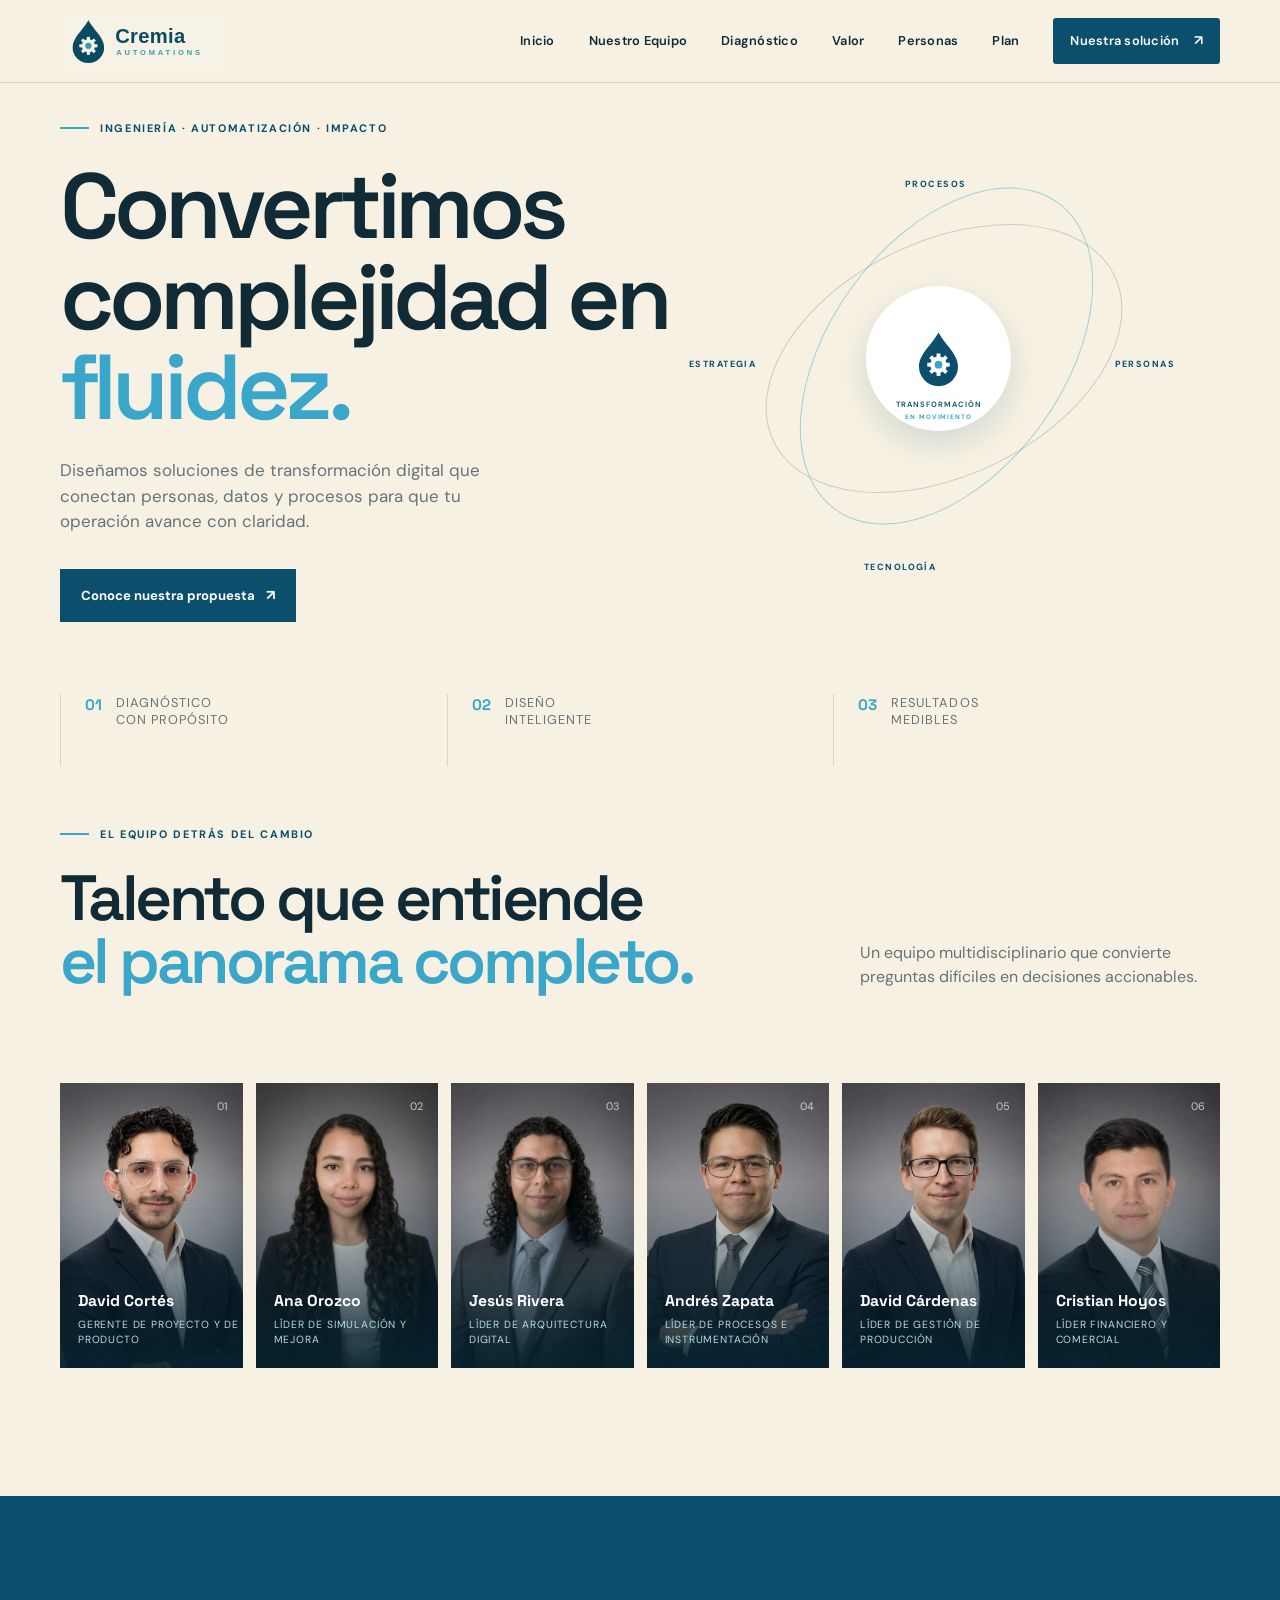
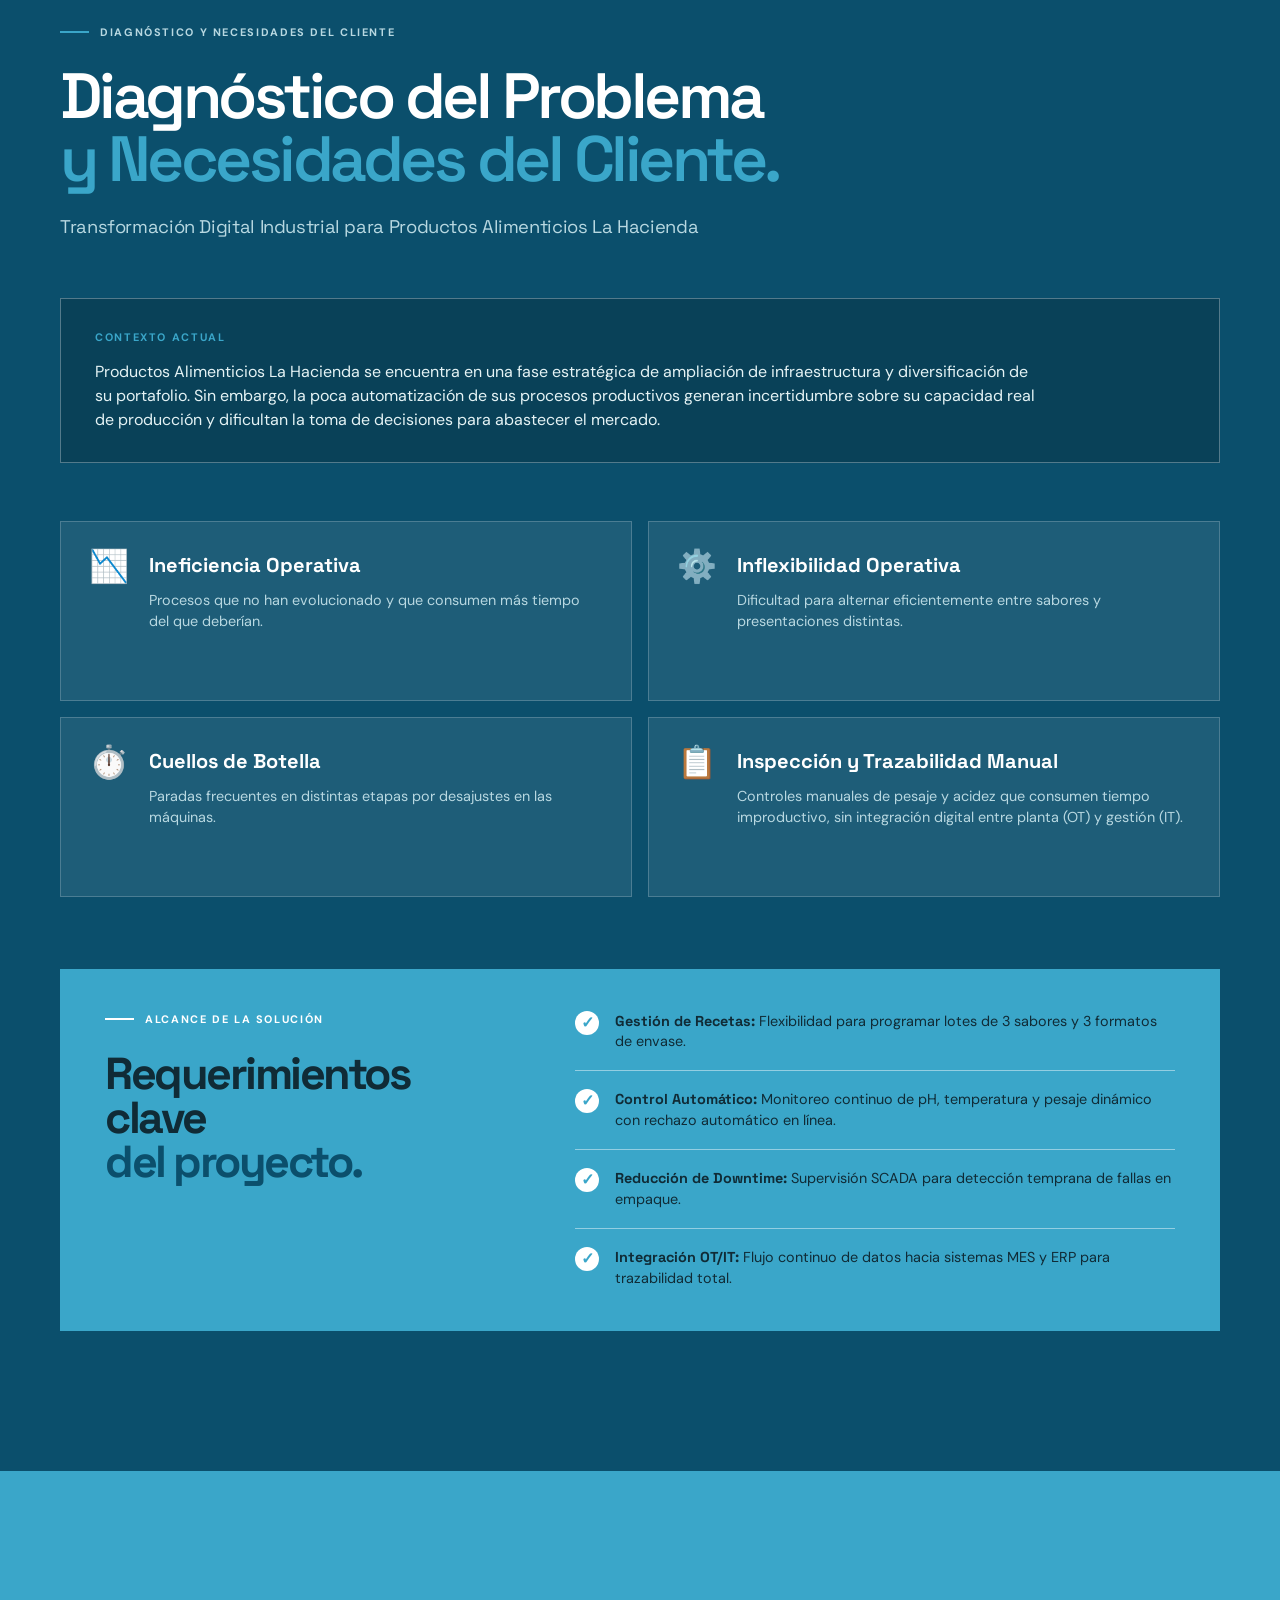
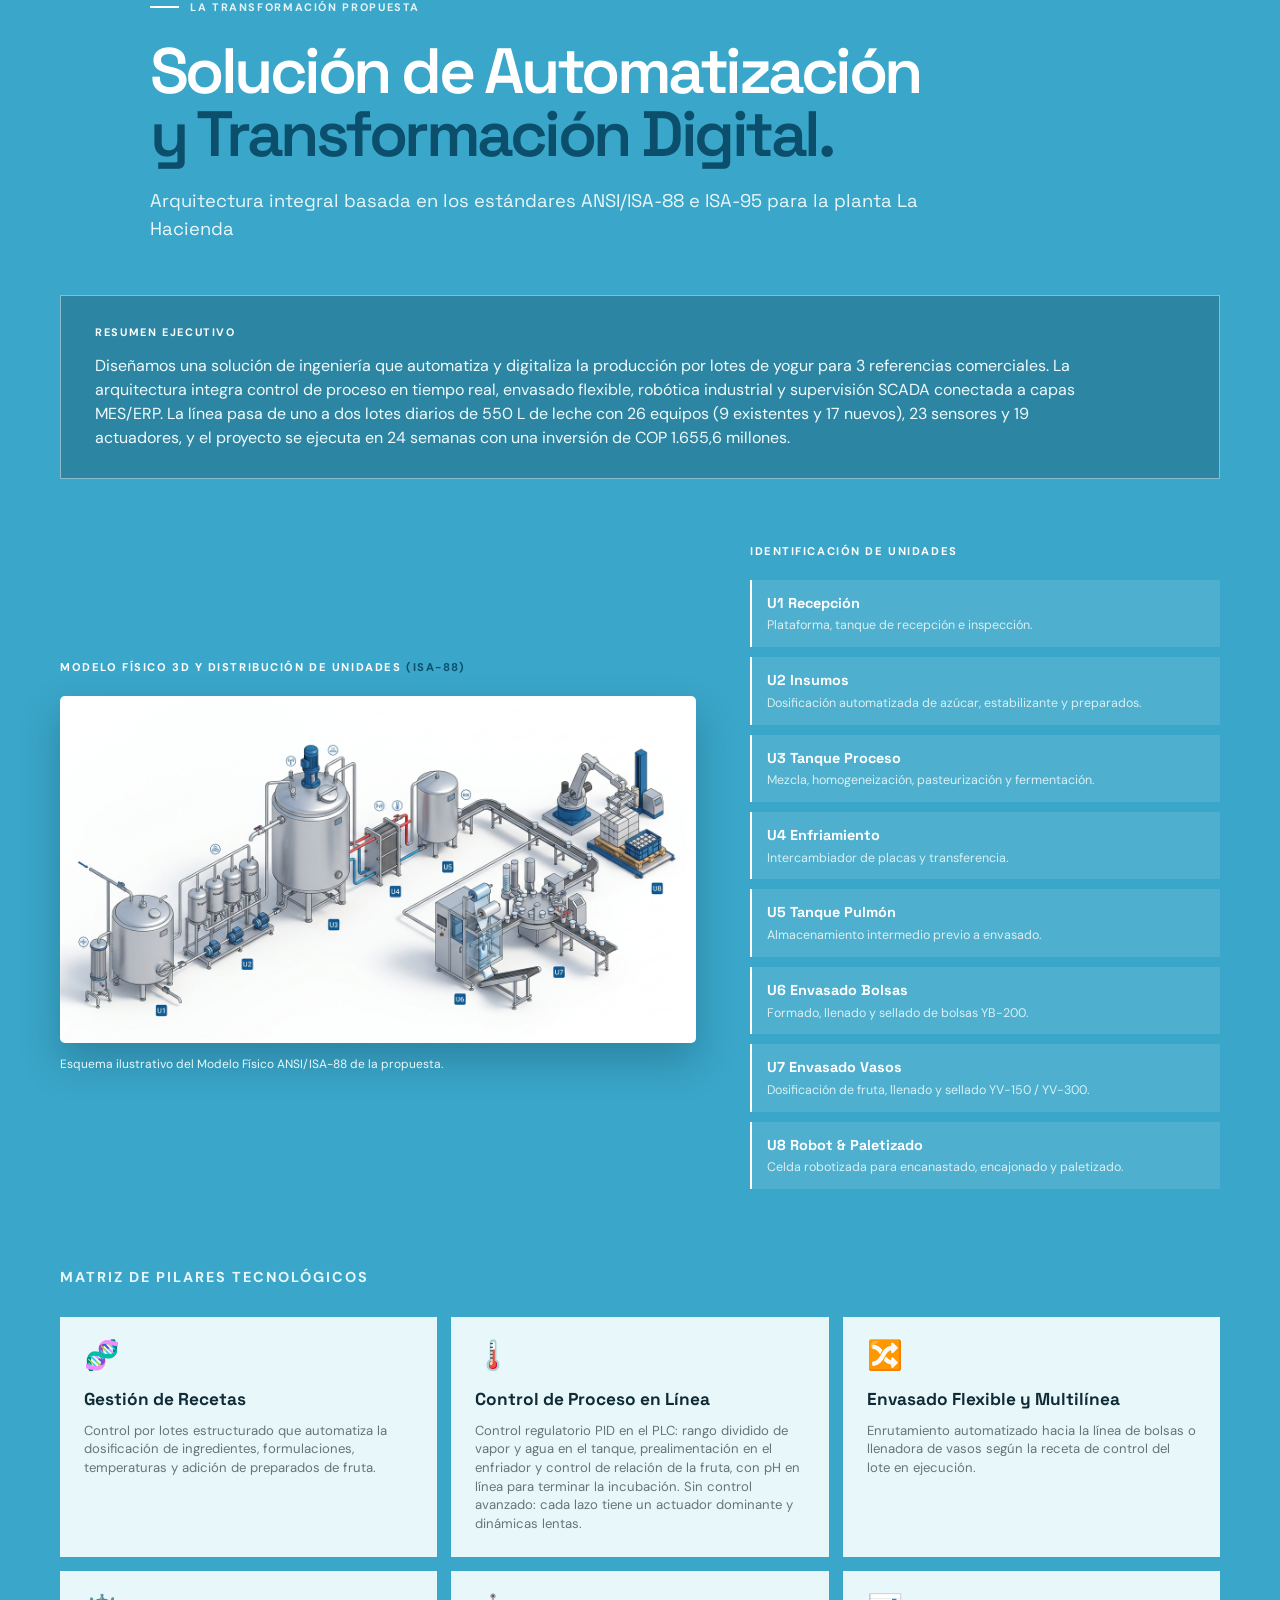
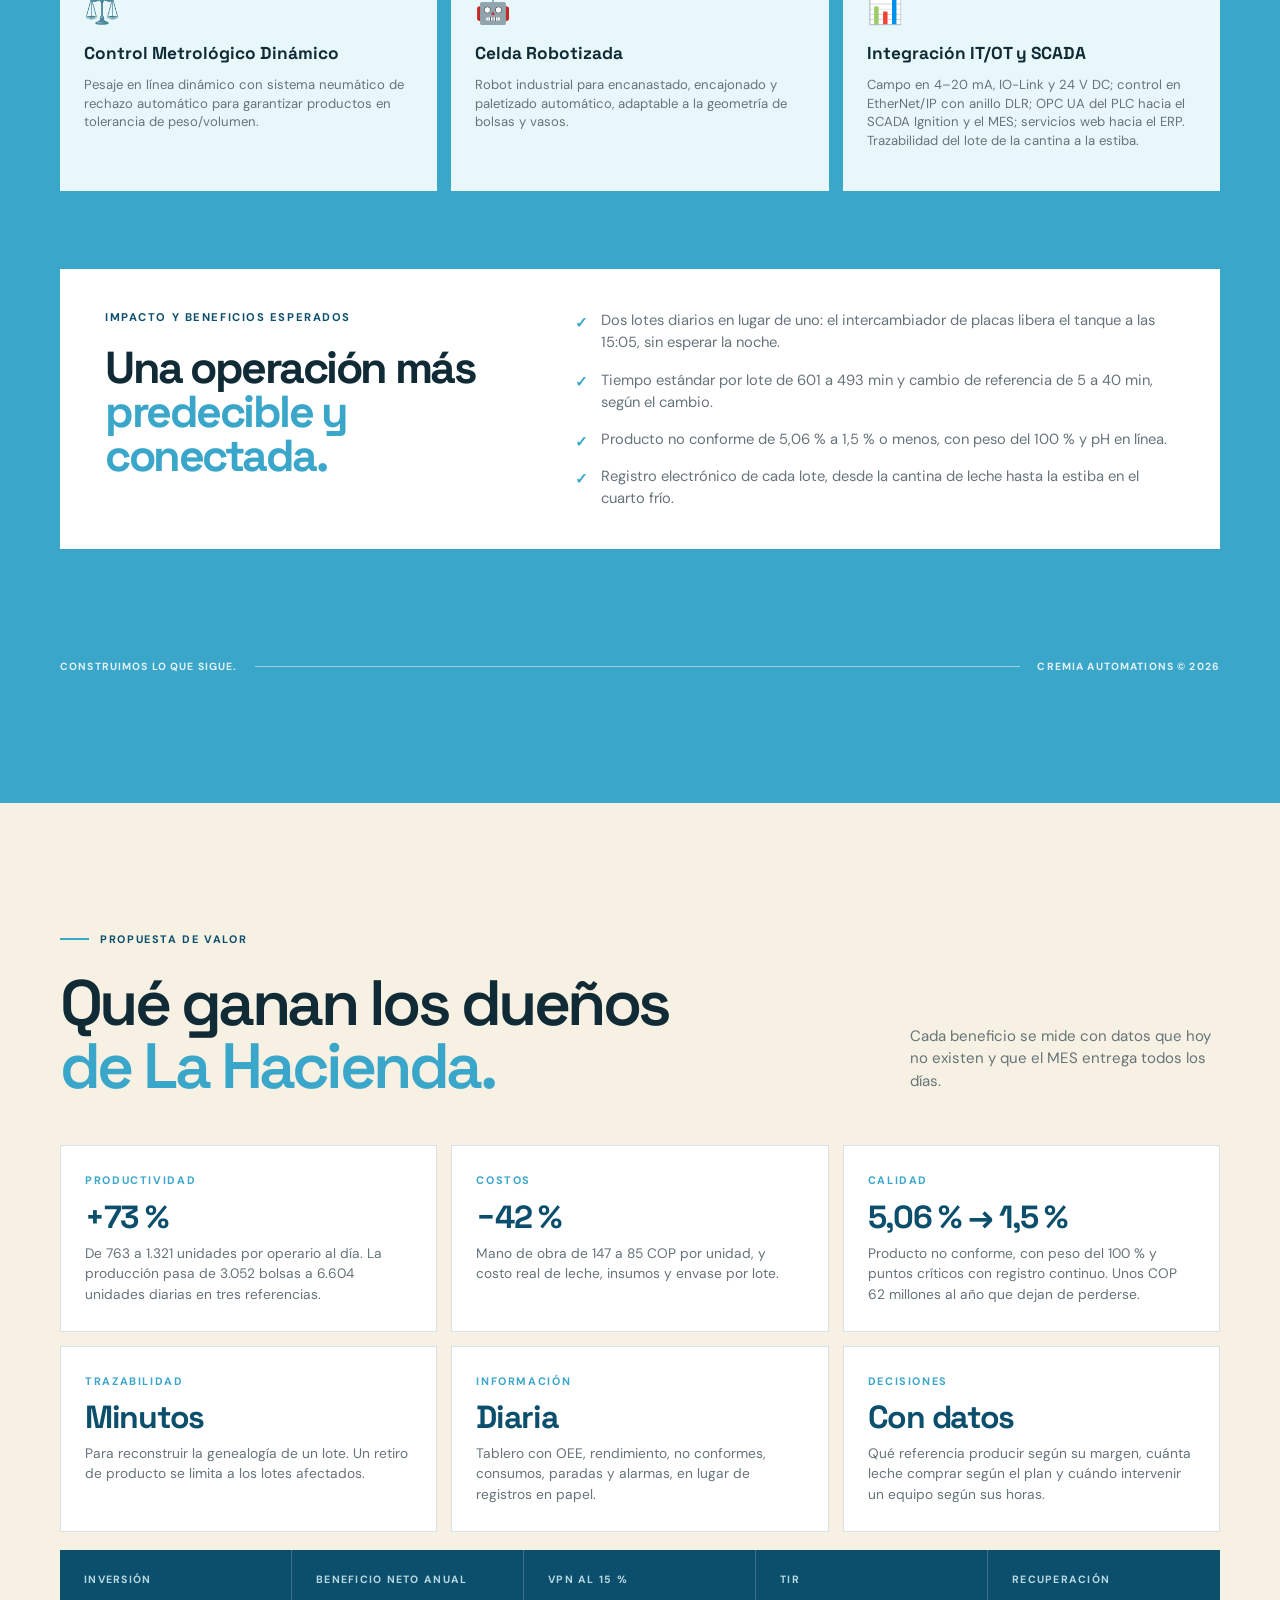
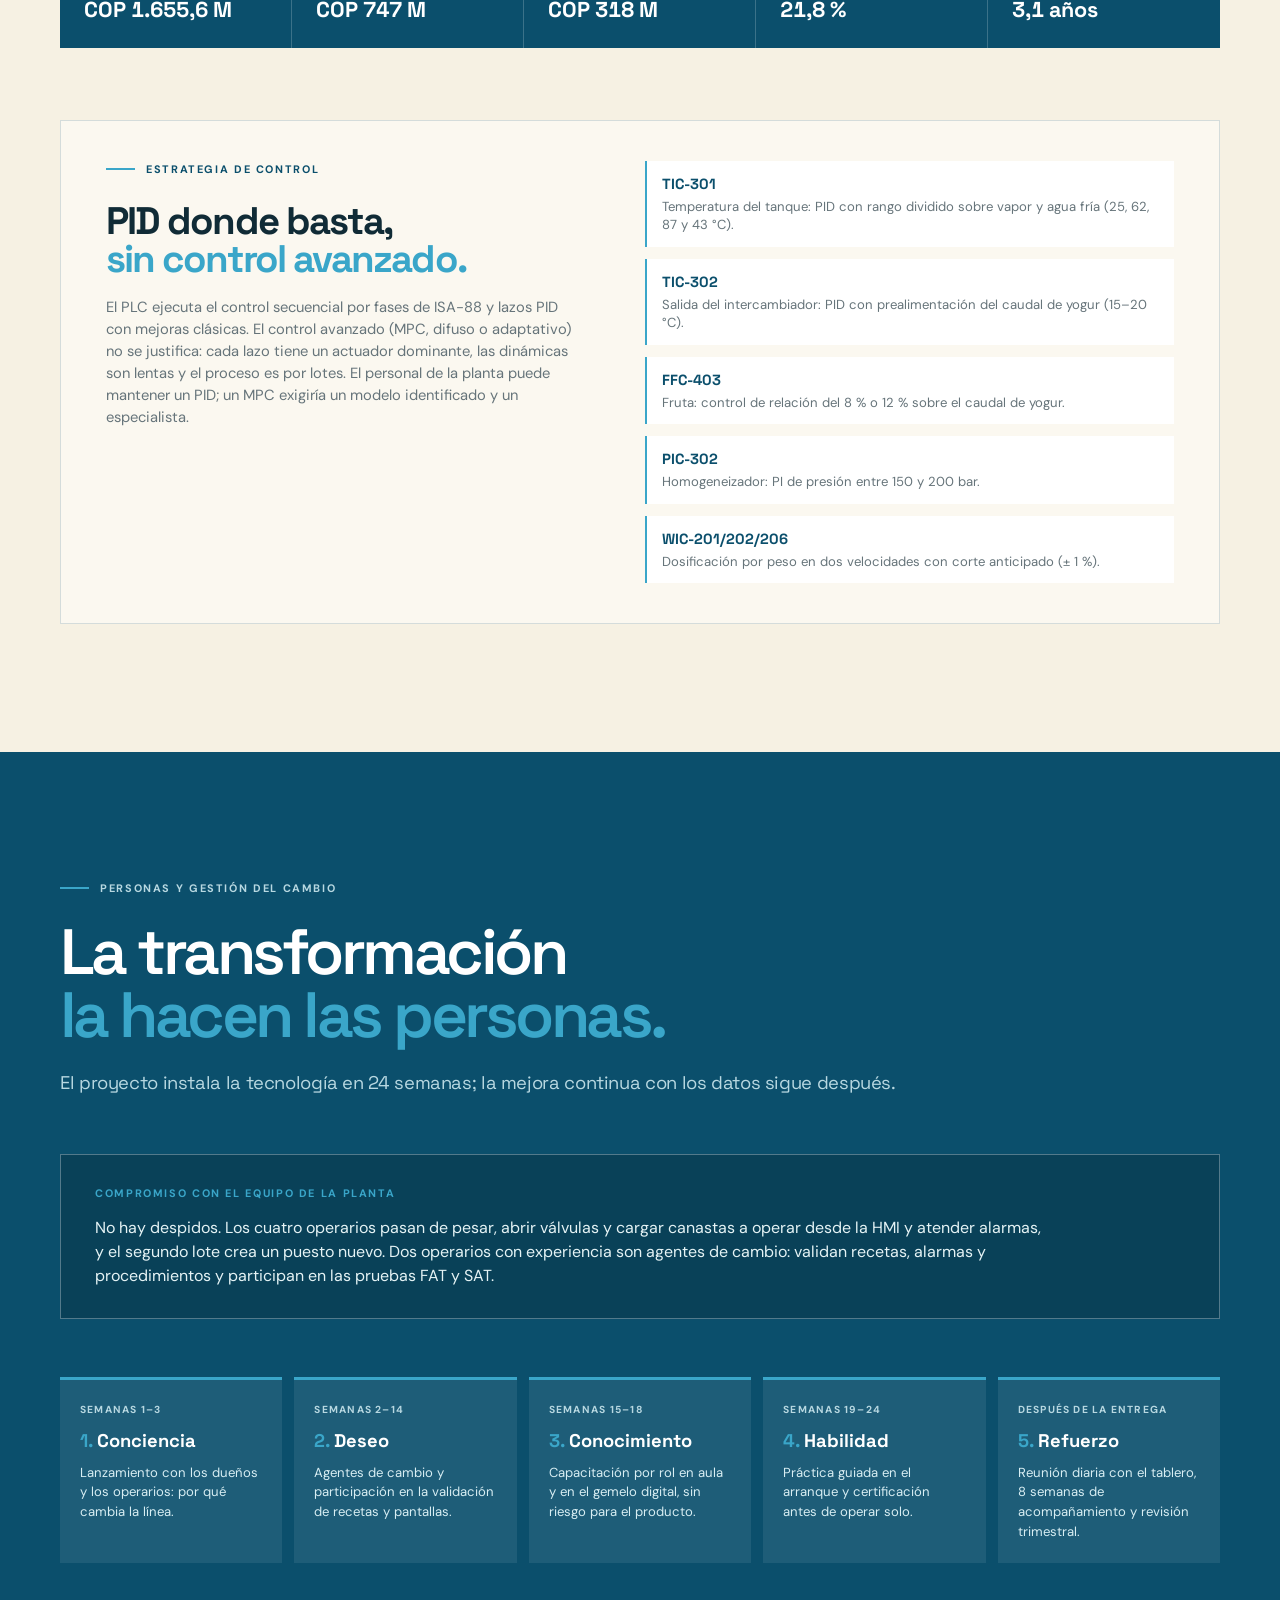
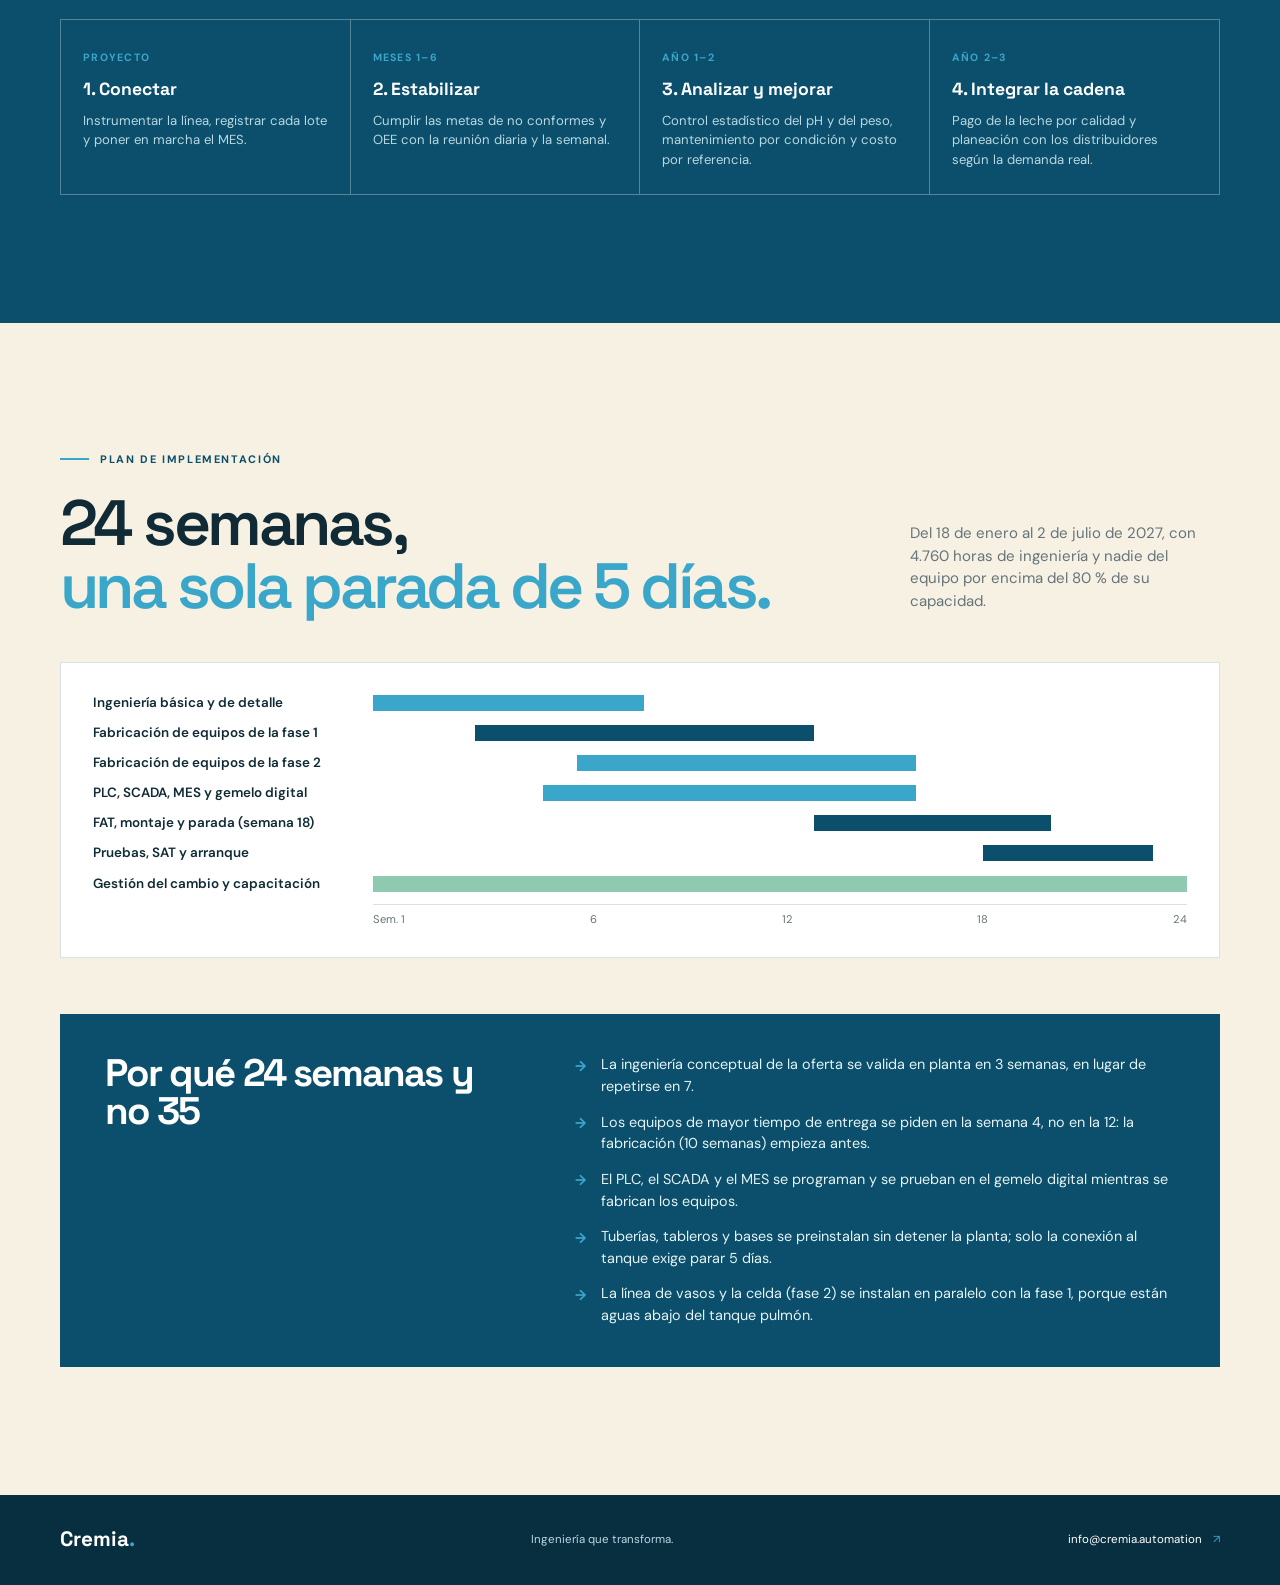
==== commit 6b126d3e: "addressing first-delivery feedback: 24-week schedule, value proposition, change management and PID c" ====
--- a/docs/index.html
+++ b/docs/index.html
@@ -28,6 +28,9 @@
           <a href="#inicio">Inicio</a>
           <a href="#equipo">Nuestro Equipo</a>
           <a href="#problema-necesidades">Diagnóstico</a>
+          <a href="#valor">Valor</a>
+          <a href="#personas">Personas</a>
+          <a href="#plan">Plan</a>
           <a class="nav-cta" href="#solucion">Nuestra solución <span aria-hidden="true">↗</span></a>
         </nav>
       </div>
@@ -168,7 +171,7 @@
 
         <div class="container solution-summary">
           <span class="context-label">Resumen ejecutivo</span>
-          <p>Diseñamos una solución de ingeniería que automatiza y digitaliza la producción por lotes de yogur para 3 referencias comerciales. La arquitectura integra control de proceso en tiempo real, envasado flexible, robótica industrial y supervisión SCADA conectada a capas MES/ERP.</p>
+          <p>Diseñamos una solución de ingeniería que automatiza y digitaliza la producción por lotes de yogur para 3 referencias comerciales. La arquitectura integra control de proceso en tiempo real, envasado flexible, robótica industrial y supervisión SCADA conectada a capas MES/ERP. La línea pasa de uno a dos lotes diarios de 550 L de leche con 26 equipos (9 existentes y 17 nuevos), 23 sensores y 19 actuadores, y el proyecto se ejecuta en 24 semanas con una inversión de COP 1.655,6 millones.</p>
         </div>
 
         <div class="container physical-model">
@@ -200,11 +203,11 @@
           </div>
           <div class="pillar-grid">
             <article><span class="pillar-icon" aria-hidden="true">🧬</span><h3>Gestión de Recetas</h3><p>Control por lotes estructurado que automatiza la dosificación de ingredientes, formulaciones, temperaturas y adición de preparados de fruta.</p></article>
-            <article><span class="pillar-icon" aria-hidden="true">🌡️</span><h3>Control de Proceso en Línea</h3><p>Lazos de control cerrado PID para pasteurización e incubación, con monitoreo continuo de pH/acidez que elimina detenciones manuales.</p></article>
+            <article><span class="pillar-icon" aria-hidden="true">🌡️</span><h3>Control de Proceso en Línea</h3><p>Control regulatorio PID en el PLC: rango dividido de vapor y agua en el tanque, prealimentación en el enfriador y control de relación de la fruta, con pH en línea para terminar la incubación. Sin control avanzado: cada lazo tiene un actuador dominante y dinámicas lentas.</p></article>
             <article><span class="pillar-icon" aria-hidden="true">🔀</span><h3>Envasado Flexible y Multilínea</h3><p>Enrutamiento automatizado hacia la línea de bolsas o llenadora de vasos según la receta de control del lote en ejecución.</p></article>
             <article><span class="pillar-icon" aria-hidden="true">⚖️</span><h3>Control Metrológico Dinámico</h3><p>Pesaje en línea dinámico con sistema neumático de rechazo automático para garantizar productos en tolerancia de peso/volumen.</p></article>
             <article><span class="pillar-icon" aria-hidden="true">🤖</span><h3>Celda Robotizada</h3><p>Robot industrial para encanastado, encajonado y paletizado automático, adaptable a la geometría de bolsas y vasos.</p></article>
-            <article><span class="pillar-icon" aria-hidden="true">📊</span><h3>Integración IT/OT y SCADA</h3><p>Supervisión HMI/SCADA, comunicando campo (EtherNet/IP, OPC UA) con sistemas MES y ERP para trazabilidad total.</p></article>
+            <article><span class="pillar-icon" aria-hidden="true">📊</span><h3>Integración IT/OT y SCADA</h3><p>Campo en 4–20 mA, IO-Link y 24 V DC; control en EtherNet/IP con anillo DLR; OPC UA del PLC hacia el SCADA Ignition y el MES; servicios web hacia el ERP. Trazabilidad del lote de la cantina a la estiba.</p></article>
           </div>
         </div>
 
@@ -214,13 +217,113 @@
             <h3>Una operación más<br /><span>predecible y conectada.</span></h3>
           </div>
           <ul>
-            <li>Capacidad real de producción garantizada y repetible.</li>
-            <li>Eliminación de errores de formulación y reducción de tiempos de setup.</li>
-            <li>Trazabilidad digital del lote de principio a fin.</li>
-            <li>Minimización del tiempo de inactividad mediante mantenimiento preventivo por SCADA.</li>
+            <li>Dos lotes diarios en lugar de uno: el intercambiador de placas libera el tanque a las 15:05, sin esperar la noche.</li>
+            <li>Tiempo estándar por lote de 601 a 493 min y cambio de referencia de 5 a 40 min, según el cambio.</li>
+            <li>Producto no conforme de 5,06 % a 1,5 % o menos, con peso del 100 % y pH en línea.</li>
+            <li>Registro electrónico de cada lote, desde la cantina de leche hasta la estiba en el cuarto frío.</li>
           </ul>
         </div>
         <div class="container solution-bottom"><span>Construimos lo que sigue.</span><span class="solution-line"></span><span>Cremia Automations © 2026</span></div>
+      </section>
+
+      <section class="value-section section" id="valor">
+        <div class="container">
+          <div class="section-heading">
+            <div>
+              <p class="eyebrow"><span class="eyebrow-line"></span> Propuesta de valor</p>
+              <h2>Qué ganan los dueños<br /><span>de La Hacienda.</span></h2>
+            </div>
+            <p>Cada beneficio se mide con datos que hoy no existen y que el MES entrega todos los días.</p>
+          </div>
+          <div class="metric-grid">
+            <article class="metric-card"><span class="metric-label">Productividad</span><strong>+73 %</strong><p>De 763 a 1.321 unidades por operario al día. La producción pasa de 3.052 bolsas a 6.604 unidades diarias en tres referencias.</p></article>
+            <article class="metric-card"><span class="metric-label">Costos</span><strong>−42 %</strong><p>Mano de obra de 147 a 85 COP por unidad, y costo real de leche, insumos y envase por lote.</p></article>
+            <article class="metric-card"><span class="metric-label">Calidad</span><strong>5,06 % → 1,5 %</strong><p>Producto no conforme, con peso del 100 % y puntos críticos con registro continuo. Unos COP 62 millones al año que dejan de perderse.</p></article>
+            <article class="metric-card"><span class="metric-label">Trazabilidad</span><strong>Minutos</strong><p>Para reconstruir la genealogía de un lote. Un retiro de producto se limita a los lotes afectados.</p></article>
+            <article class="metric-card"><span class="metric-label">Información</span><strong>Diaria</strong><p>Tablero con OEE, rendimiento, no conformes, consumos, paradas y alarmas, en lugar de registros en papel.</p></article>
+            <article class="metric-card"><span class="metric-label">Decisiones</span><strong>Con datos</strong><p>Qué referencia producir según su margen, cuánta leche comprar según el plan y cuándo intervenir un equipo según sus horas.</p></article>
+          </div>
+          <div class="finance-strip">
+            <div><span>Inversión</span><strong>COP 1.655,6 M</strong></div>
+            <div><span>Beneficio neto anual</span><strong>COP 747 M</strong></div>
+            <div><span>VPN al 15 %</span><strong>COP 318 M</strong></div>
+            <div><span>TIR</span><strong>21,8 %</strong></div>
+            <div><span>Recuperación</span><strong>3,1 años</strong></div>
+          </div>
+          <div class="control-box">
+            <div>
+              <p class="eyebrow"><span class="eyebrow-line"></span> Estrategia de control</p>
+              <h3>PID donde basta,<br /><span>sin control avanzado.</span></h3>
+              <p>El PLC ejecuta el control secuencial por fases de ISA-88 y lazos PID con mejoras clásicas. El control avanzado (MPC, difuso o adaptativo) no se justifica: cada lazo tiene un actuador dominante, las dinámicas son lentas y el proceso es por lotes. El personal de la planta puede mantener un PID; un MPC exigiría un modelo identificado y un especialista.</p>
+            </div>
+            <ul>
+              <li><strong>TIC-301</strong><span>Temperatura del tanque: PID con rango dividido sobre vapor y agua fría (25, 62, 87 y 43 °C).</span></li>
+              <li><strong>TIC-302</strong><span>Salida del intercambiador: PID con prealimentación del caudal de yogur (15–20 °C).</span></li>
+              <li><strong>FFC-403</strong><span>Fruta: control de relación del 8 % o 12 % sobre el caudal de yogur.</span></li>
+              <li><strong>PIC-302</strong><span>Homogeneizador: PI de presión entre 150 y 200 bar.</span></li>
+              <li><strong>WIC-201/202/206</strong><span>Dosificación por peso en dos velocidades con corte anticipado (± 1 %).</span></li>
+            </ul>
+          </div>
+        </div>
+      </section>
+
+      <section class="people-section section dark-section" id="personas">
+        <div class="container">
+          <div class="diagnostic-heading">
+            <p class="eyebrow eyebrow-light"><span class="eyebrow-line"></span> Personas y gestión del cambio</p>
+            <h2>La transformación<br /><span>la hacen las personas.</span></h2>
+            <p class="diagnostic-subtitle">El proyecto instala la tecnología en 24 semanas; la mejora continua con los datos sigue después.</p>
+          </div>
+          <div class="context-banner">
+            <span class="context-label">Compromiso con el equipo de la planta</span>
+            <p>No hay despidos. Los cuatro operarios pasan de pesar, abrir válvulas y cargar canastas a operar desde la HMI y atender alarmas, y el segundo lote crea un puesto nuevo. Dos operarios con experiencia son agentes de cambio: validan recetas, alarmas y procedimientos y participan en las pruebas FAT y SAT.</p>
+          </div>
+          <ol class="adkar-steps">
+            <li><span>Semanas 1–3</span><strong>Conciencia</strong><p>Lanzamiento con los dueños y los operarios: por qué cambia la línea.</p></li>
+            <li><span>Semanas 2–14</span><strong>Deseo</strong><p>Agentes de cambio y participación en la validación de recetas y pantallas.</p></li>
+            <li><span>Semanas 15–18</span><strong>Conocimiento</strong><p>Capacitación por rol en aula y en el gemelo digital, sin riesgo para el producto.</p></li>
+            <li><span>Semanas 19–24</span><strong>Habilidad</strong><p>Práctica guiada en el arranque y certificación antes de operar solo.</p></li>
+            <li><span>Después de la entrega</span><strong>Refuerzo</strong><p>Reunión diaria con el tablero, 8 semanas de acompañamiento y revisión trimestral.</p></li>
+          </ol>
+          <div class="roadmap">
+            <article><span>Proyecto</span><h3>1. Conectar</h3><p>Instrumentar la línea, registrar cada lote y poner en marcha el MES.</p></article>
+            <article><span>Meses 1–6</span><h3>2. Estabilizar</h3><p>Cumplir las metas de no conformes y OEE con la reunión diaria y la semanal.</p></article>
+            <article><span>Año 1–2</span><h3>3. Analizar y mejorar</h3><p>Control estadístico del pH y del peso, mantenimiento por condición y costo por referencia.</p></article>
+            <article><span>Año 2–3</span><h3>4. Integrar la cadena</h3><p>Pago de la leche por calidad y planeación con los distribuidores según la demanda real.</p></article>
+          </div>
+        </div>
+      </section>
+
+      <section class="plan-section section" id="plan">
+        <div class="container">
+          <div class="section-heading">
+            <div>
+              <p class="eyebrow"><span class="eyebrow-line"></span> Plan de implementación</p>
+              <h2>24 semanas,<br /><span>una sola parada de 5 días.</span></h2>
+            </div>
+            <p>Del 18 de enero al 2 de julio de 2027, con 4.760 horas de ingeniería y nadie del equipo por encima del 80 % de su capacidad.</p>
+          </div>
+          <div class="timeline" role="list">
+            <div class="timeline-row" role="listitem"><span>Ingeniería básica y de detalle</span><div class="bar" style="--start:1;--end:8"></div></div>
+            <div class="timeline-row" role="listitem"><span>Fabricación de equipos de la fase 1</span><div class="bar bar-critical" style="--start:4;--end:13"></div></div>
+            <div class="timeline-row" role="listitem"><span>Fabricación de equipos de la fase 2</span><div class="bar" style="--start:7;--end:16"></div></div>
+            <div class="timeline-row" role="listitem"><span>PLC, SCADA, MES y gemelo digital</span><div class="bar" style="--start:6;--end:16"></div></div>
+            <div class="timeline-row" role="listitem"><span>FAT, montaje y parada (semana 18)</span><div class="bar bar-critical" style="--start:14;--end:20"></div></div>
+            <div class="timeline-row" role="listitem"><span>Pruebas, SAT y arranque</span><div class="bar bar-critical" style="--start:19;--end:23"></div></div>
+            <div class="timeline-row" role="listitem"><span>Gestión del cambio y capacitación</span><div class="bar bar-people" style="--start:1;--end:24"></div></div>
+            <div class="timeline-scale" aria-hidden="true"><span>Sem. 1</span><span>6</span><span>12</span><span>18</span><span>24</span></div>
+          </div>
+          <div class="plan-reasons">
+            <h3>Por qué 24 semanas y no 35</h3>
+            <ul>
+              <li>La ingeniería conceptual de la oferta se valida en planta en 3 semanas, en lugar de repetirse en 7.</li>
+              <li>Los equipos de mayor tiempo de entrega se piden en la semana 4, no en la 12: la fabricación (10 semanas) empieza antes.</li>
+              <li>El PLC, el SCADA y el MES se programan y se prueban en el gemelo digital mientras se fabrican los equipos.</li>
+              <li>Tuberías, tableros y bases se preinstalan sin detener la planta; solo la conexión al tanque exige parar 5 días.</li>
+              <li>La línea de vasos y la celda (fase 2) se instalan en paralelo con la fase 1, porque están aguas abajo del tanque pulmón.</li>
+            </ul>
+          </div>
+        </div>
       </section>
     </main>
 
--- a/docs/styles.css
+++ b/docs/styles.css
@@ -139,10 +139,56 @@
 .impact-box li { position: relative; padding-left: 26px; color: var(--muted); font-size: .92rem; }
 .impact-box li::before { position: absolute; top: .2em; left: 0; color: var(--accent); content: "✓"; font-weight: 700; }
 .solution-bottom { display: flex; align-items: center; gap: 17px; margin-top: 110px; color: rgba(255,255,255,.85); font-size: .65rem; font-weight: 700; letter-spacing: .11em; text-transform: uppercase; }.solution-line { height: 1px; flex: 1; background: rgba(255,255,255,.5); }
+.value-section .section-heading { margin-bottom: 48px; }
+.metric-grid { display: grid; grid-template-columns: repeat(3, 1fr); gap: 14px; margin-bottom: 18px; }
+.metric-card { padding: 26px 24px; border: 1px solid var(--line); background: white; }
+.metric-label { display: block; margin-bottom: 12px; color: var(--accent); font-size: .68rem; font-weight: 700; letter-spacing: .15em; text-transform: uppercase; }
+.metric-card strong { display: block; margin-bottom: 10px; color: var(--blue); font-family: "Space Grotesk"; font-size: 2rem; letter-spacing: -.04em; line-height: 1; }
+.metric-card p { margin: 0; color: var(--muted); font-size: .86rem; }
+.finance-strip { display: grid; grid-template-columns: repeat(5, 1fr); margin-bottom: 72px; color: white; background: var(--blue); }
+.finance-strip div { padding: 22px 24px; border-right: 1px solid rgba(255,255,255,.2); }
+.finance-strip div:last-child { border-right: 0; }
+.finance-strip span { display: block; margin-bottom: 6px; color: #b8d8e1; font-size: .66rem; font-weight: 700; letter-spacing: .12em; text-transform: uppercase; }
+.finance-strip strong { font-family: "Space Grotesk"; font-size: 1.35rem; font-variant-numeric: tabular-nums; }
+.control-box { display: grid; grid-template-columns: .95fr 1.05fr; gap: 60px; padding: 40px 45px; border: 1px solid var(--line); background: #fbf8f0; }
+.control-box h3 { margin-bottom: 18px; font-family: "Space Grotesk"; font-size: clamp(1.8rem, 3vw, 2.6rem); line-height: .98; letter-spacing: -.05em; }
+.control-box h3 span { color: var(--accent); }
+.control-box > div > p:last-child { margin: 0; color: var(--muted); font-size: .92rem; }
+.control-box ul { display: grid; gap: 12px; margin: 0; padding: 0; list-style: none; }
+.control-box li { display: grid; gap: 3px; padding: 12px 15px; border-left: 2px solid var(--accent); background: white; }
+.control-box li strong { color: var(--blue); font-family: "Space Grotesk"; font-size: .92rem; }
+.control-box li span { color: var(--muted); font-size: .82rem; line-height: 1.4; }
+.adkar-steps { display: grid; grid-template-columns: repeat(5, 1fr); gap: 12px; margin: 0 0 56px; padding: 0; list-style: none; counter-reset: paso; }
+.adkar-steps li { padding: 22px 20px; border-top: 3px solid var(--accent); background: rgba(255,255,255,.08); counter-increment: paso; }
+.adkar-steps span { display: block; margin-bottom: 10px; color: #b8d8e1; font-size: .64rem; font-weight: 700; letter-spacing: .12em; text-transform: uppercase; }
+.adkar-steps strong { display: block; margin-bottom: 8px; font-family: "Space Grotesk"; font-size: 1.15rem; }
+.adkar-steps strong::before { content: counter(paso) ". "; color: var(--accent); }
+.adkar-steps p { margin: 0; color: #d8eef3; font-size: .82rem; }
+.roadmap { display: grid; grid-template-columns: repeat(4, 1fr); gap: 0; border: 1px solid rgba(255,255,255,.3); }
+.roadmap article { padding: 24px 22px; border-right: 1px solid rgba(255,255,255,.3); }
+.roadmap article:last-child { border-right: 0; }
+.roadmap span { color: var(--accent); font-size: .66rem; font-weight: 700; letter-spacing: .12em; text-transform: uppercase; }
+.roadmap h3 { margin: 8px 0; font-family: "Space Grotesk"; font-size: 1.1rem; }
+.roadmap p { margin: 0; color: #b8d8e1; font-size: .82rem; }
+.plan-section .section-heading { margin-bottom: 44px; }
+.timeline { display: grid; gap: 10px; margin-bottom: 56px; padding: 30px 32px; border: 1px solid var(--line); background: white; }
+.timeline-row { display: grid; grid-template-columns: 260px 1fr; gap: 20px; align-items: center; }
+.timeline-row > span { color: var(--ink); font-size: .84rem; font-weight: 600; }
+.timeline-row .bar { position: relative; height: 16px; background: linear-gradient(90deg, transparent calc((var(--start) - 1) / 24 * 100%), var(--accent) calc((var(--start) - 1) / 24 * 100%), var(--accent) calc(var(--end) / 24 * 100%), transparent calc(var(--end) / 24 * 100%)); }
+.timeline-row .bar-critical { background: linear-gradient(90deg, transparent calc((var(--start) - 1) / 24 * 100%), var(--blue) calc((var(--start) - 1) / 24 * 100%), var(--blue) calc(var(--end) / 24 * 100%), transparent calc(var(--end) / 24 * 100%)); }
+.timeline-row .bar-people { background: linear-gradient(90deg, transparent calc((var(--start) - 1) / 24 * 100%), #8fc9b0 calc((var(--start) - 1) / 24 * 100%), #8fc9b0 calc(var(--end) / 24 * 100%), transparent calc(var(--end) / 24 * 100%)); }
+.timeline-scale { display: flex; justify-content: space-between; margin-left: 280px; padding-top: 6px; border-top: 1px solid var(--line); color: var(--muted); font-size: .7rem; }
+.plan-reasons { display: grid; grid-template-columns: .8fr 1.2fr; gap: 70px; padding: 40px 45px; color: white; background: var(--blue); }
+.plan-reasons h3 { margin: 0; font-family: "Space Grotesk"; font-size: clamp(1.8rem, 3vw, 2.6rem); line-height: .98; letter-spacing: -.05em; }
+.plan-reasons ul { display: grid; gap: 14px; margin: 0; padding: 0; list-style: none; }
+.plan-reasons li { position: relative; padding-left: 26px; color: #e5f3f5; font-size: .9rem; }
+.plan-reasons li::before { position: absolute; top: .1em; left: 0; color: var(--accent); content: "→"; font-weight: 700; }
 .site-footer { color: #b8d8e1; background: var(--dark); }.footer-wrap { display: flex; align-items: center; justify-content: space-between; min-height: 90px; font-size: .72rem; }.footer-wrap p { margin: 0; }.footer-brand { color: white; font-family: "Space Grotesk"; font-size: 1.3rem; font-weight: 700; }.footer-brand span { color: var(--accent); }.footer-wrap a:last-child { color: white; }.footer-wrap a:last-child span { margin-left: 8px; color: var(--accent); }
 @media (max-width: 900px) {
   .hero-grid { grid-template-columns: 1fr; gap: 50px; }.hero-art { max-width: 560px; width: 100%; margin: 0 auto; }.team-grid { grid-template-columns: repeat(3, 1fr); }.member-featured { grid-column: span 2; }.requirements { grid-template-columns: 1fr; gap: 35px; }.physical-model { grid-template-columns: 1fr; }.pillar-grid { grid-template-columns: repeat(2, 1fr); }.impact-box { grid-template-columns: 1fr; gap: 35px; }
+  .metric-grid { grid-template-columns: repeat(2, 1fr); }.finance-strip { grid-template-columns: repeat(3, 1fr); }.finance-strip div { border-bottom: 1px solid rgba(255,255,255,.2); }.control-box, .plan-reasons { grid-template-columns: 1fr; gap: 30px; }.adkar-steps { grid-template-columns: repeat(2, 1fr); }.roadmap { grid-template-columns: repeat(2, 1fr); }.timeline-row { grid-template-columns: 180px 1fr; }.timeline-scale { margin-left: 200px; }
 }
 @media (max-width: 650px) {
   .container { width: min(100% - 36px, var(--container)); }.section { padding: 85px 0; }.site-header { position: absolute; }.nav-wrap { min-height: 70px; }.brand img { width: 138px; }.main-nav { gap: 12px; font-size: .68rem; }.main-nav a:not(.nav-cta) { display: none; }.main-nav .nav-cta { padding: 10px 12px; }.hero { padding-top: 125px; }.hero-grid { min-height: 0; row-gap: 20px; }.hero-art { height: 330px; transform: scale(.82); transform-origin: top center; margin-bottom: -40px; }.hero-meta { margin-top: 45px; }.hero-meta div { gap: 8px; min-height: 60px; padding: 0 8px; }.hero-meta strong { font-size: .8rem; }.hero-meta span { font-size: .6rem; }.section-heading { display: block; margin-bottom: 35px; }.section-heading > p { margin-top: 24px; }.team-heading { margin-bottom: 40px; padding: 24px 0 28px; }.team-heading > p { max-width: none; font-size: .94rem; }.team-block { margin-top: 0; }.team-section { padding-top: 20px; }.team-grid { grid-template-columns: repeat(2, 1fr); }.member-featured, .member-featured img { min-height: 290px; height: 290px; }.member-card, .member-card img { min-height: 235px; height: 235px; }.diagnostic { padding-bottom: 85px; }.diagnostic-heading { margin-bottom: 38px; }.diagnostic-subtitle { font-size: 1rem; }.context-banner { margin-bottom: 38px; padding: 24px 20px; }.context-banner p { font-size: .9rem; }.challenge-grid { grid-template-columns: 1fr; gap: 12px; margin-bottom: 48px; }.challenge-card { min-height: 0; padding: 22px 20px; }.challenge-card h3 { font-size: 1.1rem; }.challenge-card p { font-size: .84rem; }.requirements { gap: 30px; padding: 30px 22px; }.requirements-list { gap: 15px; }.requirements-list p { font-size: .84rem; }.solution-heading { margin-bottom: 38px; }.solution-subtitle { font-size: 1rem; }.solution-summary { margin-bottom: 40px; padding: 24px 20px; }.solution-summary p { font-size: .9rem; }.physical-model { gap: 42px; margin-bottom: 58px; }.model-figure figcaption { font-size: .7rem; }.unit-legend ul { gap: 8px; }.unit-legend li { padding: 11px 13px; }.unit-legend span { font-size: .74rem; }.technology-pillars { margin-bottom: 58px; }.pillars-heading { display: block; margin-bottom: 22px; }.pillars-heading > p:last-child { margin-top: 14px; }.pillar-grid { grid-template-columns: 1fr; }.pillar-grid article { min-height: 0; padding: 21px; }.impact-box { gap: 28px; margin-bottom: 58px; padding: 30px 22px; }.impact-box li { font-size: .86rem; }.solution-bottom { margin-top: 75px; }.footer-wrap { flex-wrap: wrap; gap: 12px; padding: 22px 0; }.footer-wrap p { order: 3; width: 100%; }.footer-wrap a:last-child { font-size: .64rem; }
+  .metric-grid, .adkar-steps, .roadmap { grid-template-columns: 1fr; }.finance-strip { grid-template-columns: 1fr 1fr; margin-bottom: 48px; }.control-box, .plan-reasons, .timeline { padding: 26px 20px; }.roadmap article { border-right: 0; border-bottom: 1px solid rgba(255,255,255,.3); }.timeline-row { grid-template-columns: 1fr; gap: 6px; }.timeline-scale { margin-left: 0; }
 }
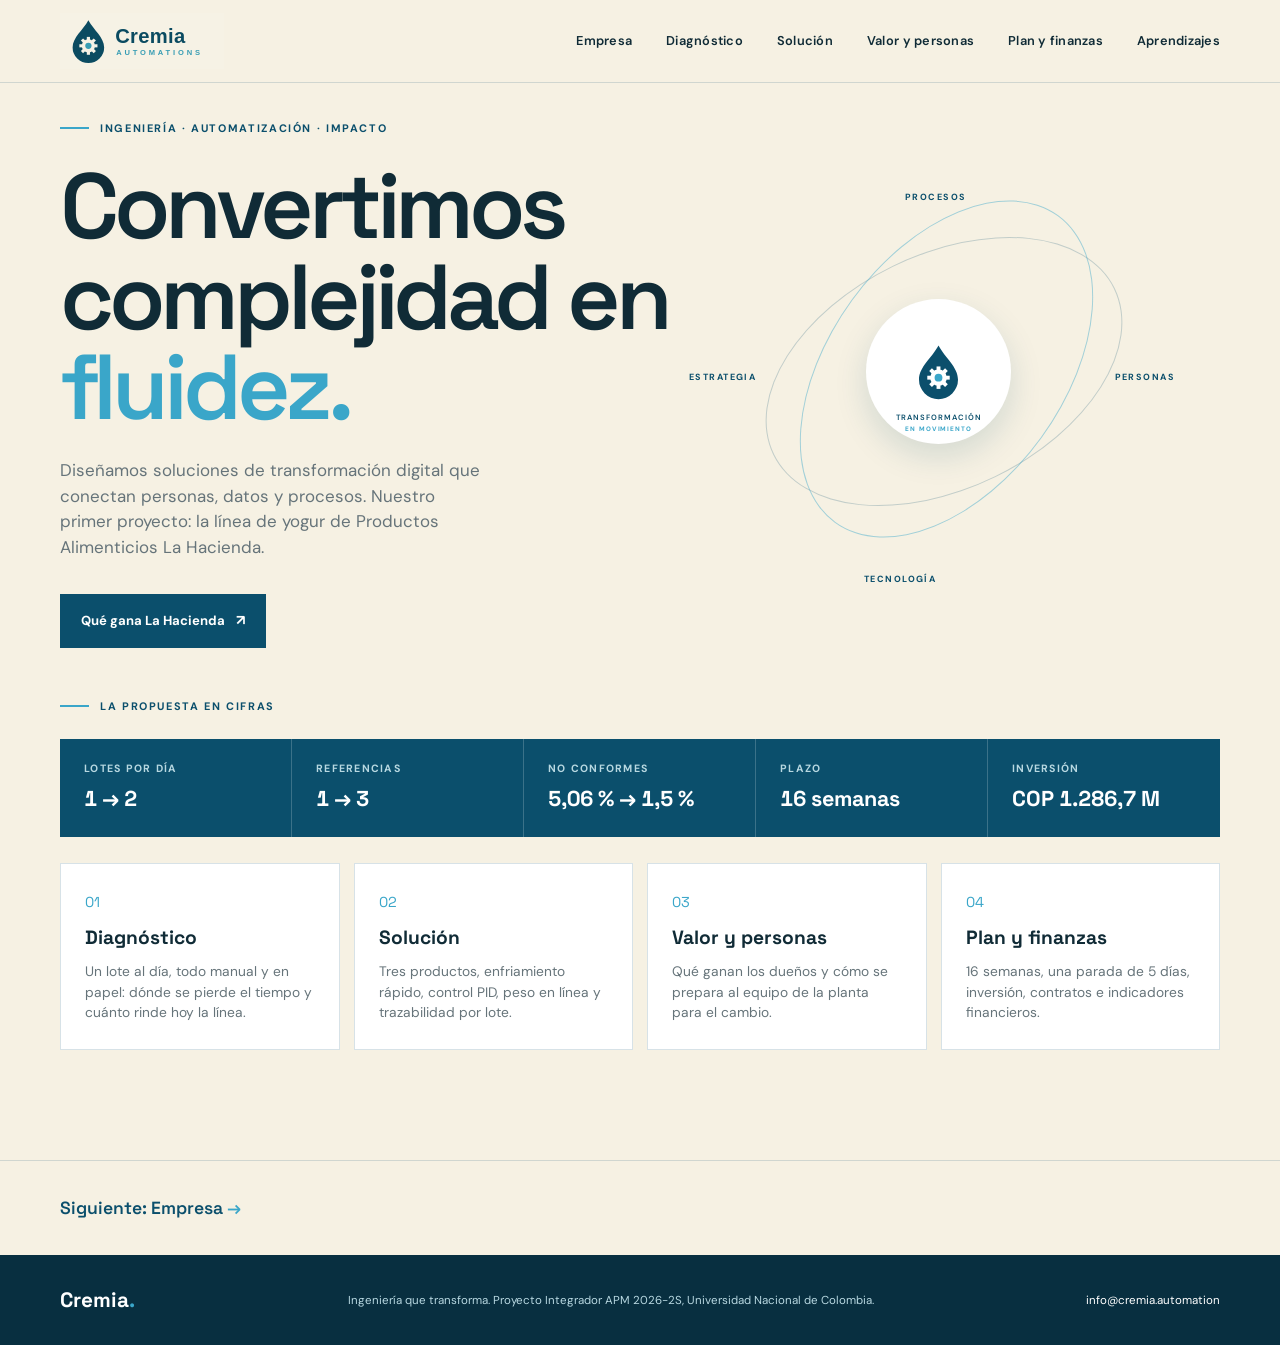
==== commit 6ee0715d: "applying the session notes: 16-week plan, engineering billed by hours, robot cell deferred, simpler " ====
--- a/docs/index.html
+++ b/docs/index.html
@@ -3,35 +3,27 @@
   <head>
     <meta charset="UTF-8" />
     <meta name="viewport" content="width=device-width, initial-scale=1.0" />
-    <meta
-      name="description"
-      content="Cremia Automations: ingeniería y transformación digital para operaciones más inteligentes."
-    />
-    <title>Cremia Automations | Ingeniería que transforma</title>
+    <meta name="description" content="Cremia Automations: transformación digital de la línea de yogur de la planta La Hacienda." />
+    <title>Ingeniería que transforma | Cremia Automations</title>
     <link rel="preconnect" href="https://fonts.googleapis.com" />
     <link rel="preconnect" href="https://fonts.gstatic.com" crossorigin />
-    <link
-      href="https://fonts.googleapis.com/css2?family=DM+Sans:wght@400;500;600;700&family=Space+Grotesk:wght@500;600;700&display=swap"
-      rel="stylesheet"
-    />
+    <link href="https://fonts.googleapis.com/css2?family=DM+Sans:wght@400;500;600;700&family=Space+Grotesk:wght@500;600;700&display=swap" rel="stylesheet" />
     <link rel="stylesheet" href="styles.css" />
   </head>
 
   <body>
     <header class="site-header">
       <div class="container nav-wrap">
-        <a class="brand" href="#inicio" aria-label="Cremia Automations, ir al inicio">
-          <!-- Si cambia el logo, reemplazar por la ruta exacta de images/logo.svg -->
+        <a class="brand" href="index.html" aria-label="Cremia Automations, ir al inicio">
           <img src="images/logos-and-banners/logo_horizontal.svg" alt="Cremia Automations" />
         </a>
         <nav class="main-nav" aria-label="Navegación principal">
-          <a href="#inicio">Inicio</a>
-          <a href="#equipo">Nuestro Equipo</a>
-          <a href="#problema-necesidades">Diagnóstico</a>
-          <a href="#valor">Valor</a>
-          <a href="#personas">Personas</a>
-          <a href="#plan">Plan</a>
-          <a class="nav-cta" href="#solucion">Nuestra solución <span aria-hidden="true">↗</span></a>
+          <a href="empresa.html">Empresa</a>
+          <a href="diagnostico.html">Diagnóstico</a>
+          <a href="solucion.html">Solución</a>
+          <a href="valor.html">Valor y personas</a>
+          <a href="plan.html">Plan y finanzas</a>
+          <a href="aprendizajes.html">Aprendizajes</a>
         </nav>
       </div>
     </header>
@@ -42,10 +34,8 @@
           <div class="hero-copy">
             <p class="eyebrow"><span class="eyebrow-line"></span> Ingeniería · Automatización · Impacto</p>
             <h1>Convertimos complejidad en <em>fluidez.</em></h1>
-            <p class="hero-description">
-              Diseñamos soluciones de transformación digital que conectan personas, datos y procesos para que tu operación avance con claridad.
-            </p>
-            <a class="button button-primary" href="#solucion">Conoce nuestra propuesta <span aria-hidden="true">↗</span></a>
+            <p class="hero-description">Diseñamos soluciones de transformación digital que conectan personas, datos y procesos. Nuestro primer proyecto: la línea de yogur de Productos Alimenticios La Hacienda.</p>
+            <a class="button button-primary" href="valor.html">Qué gana La Hacienda <span aria-hidden="true">↗</span></a>
           </div>
           <div class="hero-art" aria-label="Diagrama abstracto de conexión de sistemas">
             <div class="art-orbit orbit-one"></div>
@@ -59,279 +49,35 @@
             <span class="art-label label-bottom">TECNOLOGÍA</span>
             <span class="art-label label-left">ESTRATEGIA</span>
           </div>
-          <div class="hero-meta">
-            <div><strong>01</strong><span>Diagnóstico<br />con propósito</span></div>
-            <div><strong>02</strong><span>Diseño<br />inteligente</span></div>
-            <div><strong>03</strong><span>Resultados<br />medibles</span></div>
-          </div>
         </div>
-
       </section>
 
-      <section class="team-section section" id="equipo">
-        <div class="container team-block">
-          <div class="section-heading team-heading">
-            <div>
-              <p class="eyebrow"><span class="eyebrow-line"></span> El equipo detrás del cambio</p>
-              <h2>Talento que entiende<br /><span>el panorama completo.</span></h2>
-            </div>
-            <p>Un equipo multidisciplinario que convierte preguntas difíciles en decisiones accionables.</p>
+      <section class="summary-section">
+        <div class="container">
+          <p class="eyebrow"><span class="eyebrow-line"></span> La propuesta en cifras</p>
+          <div class="finance-strip summary-strip">
+            <div><span>Lotes por día</span><strong>1 → 2</strong></div>
+            <div><span>Referencias</span><strong>1 → 3</strong></div>
+            <div><span>No conformes</span><strong>5,06 % → 1,5 %</strong></div>
+            <div><span>Plazo</span><strong>16 semanas</strong></div>
+            <div><span>Inversión</span><strong>COP 1.286,7 M</strong></div>
           </div>
-          <div class="team-grid">
-            <!-- Cambia src y el nombre visible por el nombre exacto de cada archivo en images/members/. -->
-            <article class="member-card">
-              <img src="images/members/David Cortes.png" alt="David Cortes" />
-              <div class="member-info"><h3>David Cortés</h3><p>Gerente de proyecto y de producto</p></div>
-              <span class="member-index">01</span>
-            </article>
-            <article class="member-card">
-              <img src="images/members/Ana.jpg" alt="Ana" />
-              <div class="member-info"><h3>Ana Orozco</h3><p>Líder de simulación y mejora</p></div>
-              <span class="member-index">02</span>
-            </article>
-            <article class="member-card">
-              <img src="images/members/Jesus.jpg" alt="Jesús" />
-              <div class="member-info"><h3>Jesús Rivera</h3><p>Líder de arquitectura digital</p></div>
-              <span class="member-index">03</span>
-            </article>
-            <article class="member-card">
-              <img src="images/members/Andres Zapata.jpg" alt="Andrés Zapata" />
-              <div class="member-info"><h3>Andrés Zapata</h3><p>Líder de procesos e instrumentación</p></div>
-              <span class="member-index">04</span>
-            </article>
-            <article class="member-card">
-              <img src="images/members/David Cardenas.jpg" alt="David Cárdenas" />
-              <div class="member-info"><h3>David Cárdenas</h3><p>Líder de gestión de producción</p></div>
-              <span class="member-index">05</span>
-            </article>
-            <article class="member-card">
-              <img src="images/members/Cristian.jpg" alt="Cristian" />
-              <div class="member-info"><h3>Cristian Hoyos</h3><p>Líder financiero y comercial</p></div>
-              <span class="member-index">06</span>
-            </article>
+          <div class="link-grid">
+            <a class="link-card" href="diagnostico.html"><span>01</span><h3>Diagnóstico</h3><p>Un lote al día, todo manual y en papel: dónde se pierde el tiempo y cuánto rinde hoy la línea.</p></a>
+            <a class="link-card" href="solucion.html"><span>02</span><h3>Solución</h3><p>Tres productos, enfriamiento rápido, control PID, peso en línea y trazabilidad por lote.</p></a>
+            <a class="link-card" href="valor.html"><span>03</span><h3>Valor y personas</h3><p>Qué ganan los dueños y cómo se prepara al equipo de la planta para el cambio.</p></a>
+            <a class="link-card" href="plan.html"><span>04</span><h3>Plan y finanzas</h3><p>16 semanas, una parada de 5 días, inversión, contratos e indicadores financieros.</p></a>
           </div>
         </div>
       </section>
-
-      <section class="diagnostic section dark-section" id="problema-necesidades">
-        <div class="container">
-          <div class="diagnostic-heading">
-            <p class="eyebrow eyebrow-light"><span class="eyebrow-line"></span> Diagnóstico y necesidades del cliente</p>
-            <h2>Diagnóstico del Problema<br /><span>y Necesidades del Cliente.</span></h2>
-            <p class="diagnostic-subtitle">Transformación Digital Industrial para Productos Alimenticios La Hacienda</p>
-          </div>
-
-          <div class="context-banner">
-            <span class="context-label">Contexto actual</span>
-            <p>
-              Productos Alimenticios La Hacienda se encuentra en una fase estratégica de ampliación de infraestructura y diversificación de su portafolio. Sin embargo, la poca automatización de sus procesos productivos generan incertidumbre sobre su capacidad real de producción y dificultan la toma de decisiones para abastecer el mercado.
-            </p>
-          </div>
-
-          <div class="challenge-grid">
-            <article class="challenge-card">
-              <span class="challenge-icon" aria-hidden="true">📉</span>
-              <div><h3>Ineficiencia Operativa</h3><p>Procesos que no han evolucionado y que consumen más tiempo del que deberían.</p></div>
-            </article>
-            <article class="challenge-card">
-              <span class="challenge-icon" aria-hidden="true">⚙️</span>
-              <div><h3>Inflexibilidad Operativa</h3><p>Dificultad para alternar eficientemente entre sabores y presentaciones distintas.</p></div>
-            </article>
-            <article class="challenge-card">
-              <span class="challenge-icon" aria-hidden="true">⏱️</span>
-              <div><h3>Cuellos de Botella</h3><p>Paradas frecuentes en distintas etapas por desajustes en las máquinas.</p></div>
-            </article>
-            <article class="challenge-card">
-              <span class="challenge-icon" aria-hidden="true">📋</span>
-              <div><h3>Inspección y Trazabilidad Manual</h3><p>Controles manuales de pesaje y acidez que consumen tiempo improductivo, sin integración digital entre planta (OT) y gestión (IT).</p></div>
-            </article>
-          </div>
-
-          <div class="requirements">
-            <div class="requirements-heading">
-              <p class="eyebrow"><span class="eyebrow-line"></span> Alcance de la solución</p>
-              <h3>Requerimientos clave<br /><span>del proyecto.</span></h3>
-            </div>
-            <ul class="requirements-list">
-              <li><span aria-hidden="true">✓</span><p><strong>Gestión de Recetas:</strong> Flexibilidad para programar lotes de 3 sabores y 3 formatos de envase.</p></li>
-              <li><span aria-hidden="true">✓</span><p><strong>Control Automático:</strong> Monitoreo continuo de pH, temperatura y pesaje dinámico con rechazo automático en línea.</p></li>
-              <li><span aria-hidden="true">✓</span><p><strong>Reducción de Downtime:</strong> Supervisión SCADA para detección temprana de fallas en empaque.</p></li>
-              <li><span aria-hidden="true">✓</span><p><strong>Integración OT/IT:</strong> Flujo continuo de datos hacia sistemas MES y ERP para trazabilidad total.</p></li>
-            </ul>
-          </div>
-        </div>
-      </section>
-
-      <section class="solution section" id="solucion">
-        <div class="container solution-heading">
-          <p class="eyebrow"><span class="eyebrow-line"></span> La transformación propuesta</p>
-          <h2>Solución de Automatización<br /><span>y Transformación Digital.</span></h2>
-          <p class="solution-subtitle">Arquitectura integral basada en los estándares ANSI/ISA-88 e ISA-95 para la planta La Hacienda</p>
-        </div>
-
-        <div class="container solution-summary">
-          <span class="context-label">Resumen ejecutivo</span>
-          <p>Diseñamos una solución de ingeniería que automatiza y digitaliza la producción por lotes de yogur para 3 referencias comerciales. La arquitectura integra control de proceso en tiempo real, envasado flexible, robótica industrial y supervisión SCADA conectada a capas MES/ERP. La línea pasa de uno a dos lotes diarios de 550 L de leche con 26 equipos (9 existentes y 17 nuevos), 23 sensores y 19 actuadores, y el proyecto se ejecuta en 24 semanas con una inversión de COP 1.655,6 millones.</p>
-        </div>
-
-        <div class="container physical-model">
-          <div class="model-visual">
-            <p class="solution-kicker">Modelo físico 3D y distribución de unidades <span>(ISA-88)</span></p>
-            <figure class="model-figure">
-              <img src="images/ISA-88/ISA-88-modelo-fisico.jpg" alt="Modelo físico 3D de la arquitectura ISA-88 para la planta La Hacienda" />
-              <figcaption>Esquema ilustrativo del Modelo Físico ANSI/ISA-88 de la propuesta.</figcaption>
-            </figure>
-          </div>
-          <div class="unit-legend">
-            <p class="solution-kicker">Identificación de unidades</p>
-            <ul>
-              <li><strong>U1 Recepción</strong><span>Plataforma, tanque de recepción e inspección.</span></li>
-              <li><strong>U2 Insumos</strong><span>Dosificación automatizada de azúcar, estabilizante y preparados.</span></li>
-              <li><strong>U3 Tanque Proceso</strong><span>Mezcla, homogeneización, pasteurización y fermentación.</span></li>
-              <li><strong>U4 Enfriamiento</strong><span>Intercambiador de placas y transferencia.</span></li>
-              <li><strong>U5 Tanque Pulmón</strong><span>Almacenamiento intermedio previo a envasado.</span></li>
-              <li><strong>U6 Envasado Bolsas</strong><span>Formado, llenado y sellado de bolsas YB-200.</span></li>
-              <li><strong>U7 Envasado Vasos</strong><span>Dosificación de fruta, llenado y sellado YV-150 / YV-300.</span></li>
-              <li><strong>U8 Robot &amp; Paletizado</strong><span>Celda robotizada para encanastado, encajonado y paletizado.</span></li>
-            </ul>
-          </div>
-        </div>
-
-        <div class="container technology-pillars">
-          <div class="pillars-heading">
-            <p class="solution-kicker">Matriz de pilares tecnológicos</p>
-          </div>
-          <div class="pillar-grid">
-            <article><span class="pillar-icon" aria-hidden="true">🧬</span><h3>Gestión de Recetas</h3><p>Control por lotes estructurado que automatiza la dosificación de ingredientes, formulaciones, temperaturas y adición de preparados de fruta.</p></article>
-            <article><span class="pillar-icon" aria-hidden="true">🌡️</span><h3>Control de Proceso en Línea</h3><p>Control regulatorio PID en el PLC: rango dividido de vapor y agua en el tanque, prealimentación en el enfriador y control de relación de la fruta, con pH en línea para terminar la incubación. Sin control avanzado: cada lazo tiene un actuador dominante y dinámicas lentas.</p></article>
-            <article><span class="pillar-icon" aria-hidden="true">🔀</span><h3>Envasado Flexible y Multilínea</h3><p>Enrutamiento automatizado hacia la línea de bolsas o llenadora de vasos según la receta de control del lote en ejecución.</p></article>
-            <article><span class="pillar-icon" aria-hidden="true">⚖️</span><h3>Control Metrológico Dinámico</h3><p>Pesaje en línea dinámico con sistema neumático de rechazo automático para garantizar productos en tolerancia de peso/volumen.</p></article>
-            <article><span class="pillar-icon" aria-hidden="true">🤖</span><h3>Celda Robotizada</h3><p>Robot industrial para encanastado, encajonado y paletizado automático, adaptable a la geometría de bolsas y vasos.</p></article>
-            <article><span class="pillar-icon" aria-hidden="true">📊</span><h3>Integración IT/OT y SCADA</h3><p>Campo en 4–20 mA, IO-Link y 24 V DC; control en EtherNet/IP con anillo DLR; OPC UA del PLC hacia el SCADA Ignition y el MES; servicios web hacia el ERP. Trazabilidad del lote de la cantina a la estiba.</p></article>
-          </div>
-        </div>
-
-        <div class="container impact-box">
-          <div>
-            <p class="solution-kicker">Impacto y beneficios esperados</p>
-            <h3>Una operación más<br /><span>predecible y conectada.</span></h3>
-          </div>
-          <ul>
-            <li>Dos lotes diarios en lugar de uno: el intercambiador de placas libera el tanque a las 15:05, sin esperar la noche.</li>
-            <li>Tiempo estándar por lote de 601 a 493 min y cambio de referencia de 5 a 40 min, según el cambio.</li>
-            <li>Producto no conforme de 5,06 % a 1,5 % o menos, con peso del 100 % y pH en línea.</li>
-            <li>Registro electrónico de cada lote, desde la cantina de leche hasta la estiba en el cuarto frío.</li>
-          </ul>
-        </div>
-        <div class="container solution-bottom"><span>Construimos lo que sigue.</span><span class="solution-line"></span><span>Cremia Automations © 2026</span></div>
-      </section>
-
-      <section class="value-section section" id="valor">
-        <div class="container">
-          <div class="section-heading">
-            <div>
-              <p class="eyebrow"><span class="eyebrow-line"></span> Propuesta de valor</p>
-              <h2>Qué ganan los dueños<br /><span>de La Hacienda.</span></h2>
-            </div>
-            <p>Cada beneficio se mide con datos que hoy no existen y que el MES entrega todos los días.</p>
-          </div>
-          <div class="metric-grid">
-            <article class="metric-card"><span class="metric-label">Productividad</span><strong>+73 %</strong><p>De 763 a 1.321 unidades por operario al día. La producción pasa de 3.052 bolsas a 6.604 unidades diarias en tres referencias.</p></article>
-            <article class="metric-card"><span class="metric-label">Costos</span><strong>−42 %</strong><p>Mano de obra de 147 a 85 COP por unidad, y costo real de leche, insumos y envase por lote.</p></article>
-            <article class="metric-card"><span class="metric-label">Calidad</span><strong>5,06 % → 1,5 %</strong><p>Producto no conforme, con peso del 100 % y puntos críticos con registro continuo. Unos COP 62 millones al año que dejan de perderse.</p></article>
-            <article class="metric-card"><span class="metric-label">Trazabilidad</span><strong>Minutos</strong><p>Para reconstruir la genealogía de un lote. Un retiro de producto se limita a los lotes afectados.</p></article>
-            <article class="metric-card"><span class="metric-label">Información</span><strong>Diaria</strong><p>Tablero con OEE, rendimiento, no conformes, consumos, paradas y alarmas, en lugar de registros en papel.</p></article>
-            <article class="metric-card"><span class="metric-label">Decisiones</span><strong>Con datos</strong><p>Qué referencia producir según su margen, cuánta leche comprar según el plan y cuándo intervenir un equipo según sus horas.</p></article>
-          </div>
-          <div class="finance-strip">
-            <div><span>Inversión</span><strong>COP 1.655,6 M</strong></div>
-            <div><span>Beneficio neto anual</span><strong>COP 747 M</strong></div>
-            <div><span>VPN al 15 %</span><strong>COP 318 M</strong></div>
-            <div><span>TIR</span><strong>21,8 %</strong></div>
-            <div><span>Recuperación</span><strong>3,1 años</strong></div>
-          </div>
-          <div class="control-box">
-            <div>
-              <p class="eyebrow"><span class="eyebrow-line"></span> Estrategia de control</p>
-              <h3>PID donde basta,<br /><span>sin control avanzado.</span></h3>
-              <p>El PLC ejecuta el control secuencial por fases de ISA-88 y lazos PID con mejoras clásicas. El control avanzado (MPC, difuso o adaptativo) no se justifica: cada lazo tiene un actuador dominante, las dinámicas son lentas y el proceso es por lotes. El personal de la planta puede mantener un PID; un MPC exigiría un modelo identificado y un especialista.</p>
-            </div>
-            <ul>
-              <li><strong>TIC-301</strong><span>Temperatura del tanque: PID con rango dividido sobre vapor y agua fría (25, 62, 87 y 43 °C).</span></li>
-              <li><strong>TIC-302</strong><span>Salida del intercambiador: PID con prealimentación del caudal de yogur (15–20 °C).</span></li>
-              <li><strong>FFC-403</strong><span>Fruta: control de relación del 8 % o 12 % sobre el caudal de yogur.</span></li>
-              <li><strong>PIC-302</strong><span>Homogeneizador: PI de presión entre 150 y 200 bar.</span></li>
-              <li><strong>WIC-201/202/206</strong><span>Dosificación por peso en dos velocidades con corte anticipado (± 1 %).</span></li>
-            </ul>
-          </div>
-        </div>
-      </section>
-
-      <section class="people-section section dark-section" id="personas">
-        <div class="container">
-          <div class="diagnostic-heading">
-            <p class="eyebrow eyebrow-light"><span class="eyebrow-line"></span> Personas y gestión del cambio</p>
-            <h2>La transformación<br /><span>la hacen las personas.</span></h2>
-            <p class="diagnostic-subtitle">El proyecto instala la tecnología en 24 semanas; la mejora continua con los datos sigue después.</p>
-          </div>
-          <div class="context-banner">
-            <span class="context-label">Compromiso con el equipo de la planta</span>
-            <p>No hay despidos. Los cuatro operarios pasan de pesar, abrir válvulas y cargar canastas a operar desde la HMI y atender alarmas, y el segundo lote crea un puesto nuevo. Dos operarios con experiencia son agentes de cambio: validan recetas, alarmas y procedimientos y participan en las pruebas FAT y SAT.</p>
-          </div>
-          <ol class="adkar-steps">
-            <li><span>Semanas 1–3</span><strong>Conciencia</strong><p>Lanzamiento con los dueños y los operarios: por qué cambia la línea.</p></li>
-            <li><span>Semanas 2–14</span><strong>Deseo</strong><p>Agentes de cambio y participación en la validación de recetas y pantallas.</p></li>
-            <li><span>Semanas 15–18</span><strong>Conocimiento</strong><p>Capacitación por rol en aula y en el gemelo digital, sin riesgo para el producto.</p></li>
-            <li><span>Semanas 19–24</span><strong>Habilidad</strong><p>Práctica guiada en el arranque y certificación antes de operar solo.</p></li>
-            <li><span>Después de la entrega</span><strong>Refuerzo</strong><p>Reunión diaria con el tablero, 8 semanas de acompañamiento y revisión trimestral.</p></li>
-          </ol>
-          <div class="roadmap">
-            <article><span>Proyecto</span><h3>1. Conectar</h3><p>Instrumentar la línea, registrar cada lote y poner en marcha el MES.</p></article>
-            <article><span>Meses 1–6</span><h3>2. Estabilizar</h3><p>Cumplir las metas de no conformes y OEE con la reunión diaria y la semanal.</p></article>
-            <article><span>Año 1–2</span><h3>3. Analizar y mejorar</h3><p>Control estadístico del pH y del peso, mantenimiento por condición y costo por referencia.</p></article>
-            <article><span>Año 2–3</span><h3>4. Integrar la cadena</h3><p>Pago de la leche por calidad y planeación con los distribuidores según la demanda real.</p></article>
-          </div>
-        </div>
-      </section>
-
-      <section class="plan-section section" id="plan">
-        <div class="container">
-          <div class="section-heading">
-            <div>
-              <p class="eyebrow"><span class="eyebrow-line"></span> Plan de implementación</p>
-              <h2>24 semanas,<br /><span>una sola parada de 5 días.</span></h2>
-            </div>
-            <p>Del 18 de enero al 2 de julio de 2027, con 4.760 horas de ingeniería y nadie del equipo por encima del 80 % de su capacidad.</p>
-          </div>
-          <div class="timeline" role="list">
-            <div class="timeline-row" role="listitem"><span>Ingeniería básica y de detalle</span><div class="bar" style="--start:1;--end:8"></div></div>
-            <div class="timeline-row" role="listitem"><span>Fabricación de equipos de la fase 1</span><div class="bar bar-critical" style="--start:4;--end:13"></div></div>
-            <div class="timeline-row" role="listitem"><span>Fabricación de equipos de la fase 2</span><div class="bar" style="--start:7;--end:16"></div></div>
-            <div class="timeline-row" role="listitem"><span>PLC, SCADA, MES y gemelo digital</span><div class="bar" style="--start:6;--end:16"></div></div>
-            <div class="timeline-row" role="listitem"><span>FAT, montaje y parada (semana 18)</span><div class="bar bar-critical" style="--start:14;--end:20"></div></div>
-            <div class="timeline-row" role="listitem"><span>Pruebas, SAT y arranque</span><div class="bar bar-critical" style="--start:19;--end:23"></div></div>
-            <div class="timeline-row" role="listitem"><span>Gestión del cambio y capacitación</span><div class="bar bar-people" style="--start:1;--end:24"></div></div>
-            <div class="timeline-scale" aria-hidden="true"><span>Sem. 1</span><span>6</span><span>12</span><span>18</span><span>24</span></div>
-          </div>
-          <div class="plan-reasons">
-            <h3>Por qué 24 semanas y no 35</h3>
-            <ul>
-              <li>La ingeniería conceptual de la oferta se valida en planta en 3 semanas, en lugar de repetirse en 7.</li>
-              <li>Los equipos de mayor tiempo de entrega se piden en la semana 4, no en la 12: la fabricación (10 semanas) empieza antes.</li>
-              <li>El PLC, el SCADA y el MES se programan y se prueban en el gemelo digital mientras se fabrican los equipos.</li>
-              <li>Tuberías, tableros y bases se preinstalan sin detener la planta; solo la conexión al tanque exige parar 5 días.</li>
-              <li>La línea de vasos y la celda (fase 2) se instalan en paralelo con la fase 1, porque están aguas abajo del tanque pulmón.</li>
-            </ul>
-          </div>
-        </div>
-      </section>
+      <div class="next-page"><div class="container"><a href="empresa.html">Siguiente: Empresa <span aria-hidden="true">→</span></a></div></div>
     </main>
 
     <footer class="site-footer">
       <div class="container footer-wrap">
-        <a class="footer-brand" href="#inicio">Cremia<span>.</span></a>
-        <p>Ingeniería que transforma.</p>
-        <a href="mailto:info@cremia.automation">info@cremia.automation <span aria-hidden="true">↗</span></a>
+        <a class="footer-brand" href="index.html">Cremia<span>.</span></a>
+        <p>Ingeniería que transforma. Proyecto Integrador APM 2026-2S, Universidad Nacional de Colombia.</p>
+        <span class="footer-mail">info@cremia.automation</span>
       </div>
     </footer>
   </body>
--- a/docs/styles.css
+++ b/docs/styles.css
@@ -183,12 +183,62 @@
 .plan-reasons ul { display: grid; gap: 14px; margin: 0; padding: 0; list-style: none; }
 .plan-reasons li { position: relative; padding-left: 26px; color: #e5f3f5; font-size: .9rem; }
 .plan-reasons li::before { position: absolute; top: .1em; left: 0; color: var(--accent); content: "→"; font-weight: 700; }
+.main-nav a[aria-current="page"] { color: var(--accent); }
+.page-hero { padding: 150px 0 70px; }
+.page-hero.dark-section { padding-bottom: 40px; }
+.page-title { max-width: 900px; margin-bottom: 24px; font-size: clamp(2.6rem, 5.4vw, 4.8rem); }
+.page-title span { color: var(--accent); }
+.page-lede { max-width: 720px; margin: 0; color: var(--muted); font-size: 1.06rem; }
+.dark-section .page-lede { color: #d8eef3; }
+.summary-section { padding: 30px 0 110px; }
+.summary-strip { margin-bottom: 26px; }
+.link-grid { display: grid; grid-template-columns: repeat(4, 1fr); gap: 14px; }
+.link-card { display: block; padding: 26px 24px; border: 1px solid var(--line); background: white; transition: transform .2s ease, border-color .2s ease; }
+.link-card:hover, .link-card:focus-visible { transform: translateY(-3px); border-color: var(--accent); }
+.link-card span { color: var(--accent); font-family: "Space Grotesk"; font-size: .9rem; }
+.link-card h3 { margin: 10px 0 8px; font-family: "Space Grotesk"; font-size: 1.2rem; }
+.link-card p { margin: 0; color: var(--muted); font-size: .86rem; }
+.table-wrap { overflow-x: auto; margin: 40px 0; }
+.data-table { width: 100%; border-collapse: collapse; font-size: .88rem; background: white; color: var(--ink); }
+.data-table th { padding: 12px 14px; color: white; background: var(--blue); text-align: left; font-weight: 700; }
+.data-table td { padding: 11px 14px; border-bottom: 1px solid var(--line); vertical-align: top; font-variant-numeric: tabular-nums; }
+.data-table td.pending { color: var(--muted); font-style: italic; }
+.light-table th { background: var(--dark); }
+.oee-box { display: grid; grid-template-columns: .9fr 1.1fr; gap: 50px; align-items: center; margin-bottom: 40px; padding: 36px 40px; border: 1px solid rgba(255,255,255,.3); background: rgba(8,47,64,.45); }
+.oee-box h3 { margin-bottom: 16px; font-family: "Space Grotesk"; font-size: clamp(1.8rem, 3vw, 2.6rem); line-height: .98; letter-spacing: -.05em; }
+.oee-box h3 span { color: var(--accent); }
+.oee-box p { margin: 0; color: #d8eef3; font-size: .9rem; }
+.oee-box .table-wrap { margin: 0; }
+.product-grid { display: grid; grid-template-columns: repeat(3, 1fr); gap: 14px; margin-bottom: 64px; }
+.product-grid article { padding: 24px; border: 1px solid rgba(255,255,255,.45); background: rgba(8,47,64,.22); }
+.product-grid span { color: var(--blue); font-family: "Space Grotesk"; font-weight: 700; }
+.product-grid h3 { margin: 6px 0; font-family: "Space Grotesk"; font-size: 1.3rem; }
+.product-grid p { margin: 0; color: #f0fbfc; font-size: .88rem; }
+.control-box.on-accent { margin-bottom: 64px; color: var(--ink); }
+.levels .solution-kicker { margin-bottom: 18px; }
+.level-list { display: grid; gap: 8px; margin: 0; padding: 0; list-style: none; }
+.level-list li { display: grid; grid-template-columns: 110px 1fr; gap: 4px 18px; padding: 16px 20px; color: var(--ink); background: #e8f8fa; }
+.level-list li span { grid-row: span 2; color: var(--blue); font-family: "Space Grotesk"; font-weight: 700; }
+.level-list li strong { font-family: "Space Grotesk"; }
+.level-list li p { margin: 0; color: var(--muted); font-size: .84rem; }
+.level-list .level-dmz { background: white; border-left: 4px solid var(--blue); }
+.plain-box { margin-top: 20px; border: 1px solid var(--line); }
+.learning-grid { display: grid; grid-template-columns: repeat(3, 1fr); gap: 14px; }
+.learning-grid article { padding: 26px 24px; border-top: 3px solid var(--accent); background: white; }
+.learning-grid h3 { margin-bottom: 10px; font-family: "Space Grotesk"; font-size: 1.12rem; }
+.learning-grid p { margin: 0; color: var(--muted); font-size: .88rem; }
+.note { max-width: 900px; color: var(--muted); font-size: .86rem; }
+.next-page { padding: 34px 0; border-top: 1px solid var(--line); }
+.next-page a { color: var(--blue); font-family: "Space Grotesk"; font-size: 1.1rem; font-weight: 600; }
+.next-page a span { color: var(--accent); }
+.footer-mail { color: white; }
 .site-footer { color: #b8d8e1; background: var(--dark); }.footer-wrap { display: flex; align-items: center; justify-content: space-between; min-height: 90px; font-size: .72rem; }.footer-wrap p { margin: 0; }.footer-brand { color: white; font-family: "Space Grotesk"; font-size: 1.3rem; font-weight: 700; }.footer-brand span { color: var(--accent); }.footer-wrap a:last-child { color: white; }.footer-wrap a:last-child span { margin-left: 8px; color: var(--accent); }
 @media (max-width: 900px) {
   .hero-grid { grid-template-columns: 1fr; gap: 50px; }.hero-art { max-width: 560px; width: 100%; margin: 0 auto; }.team-grid { grid-template-columns: repeat(3, 1fr); }.member-featured { grid-column: span 2; }.requirements { grid-template-columns: 1fr; gap: 35px; }.physical-model { grid-template-columns: 1fr; }.pillar-grid { grid-template-columns: repeat(2, 1fr); }.impact-box { grid-template-columns: 1fr; gap: 35px; }
   .metric-grid { grid-template-columns: repeat(2, 1fr); }.finance-strip { grid-template-columns: repeat(3, 1fr); }.finance-strip div { border-bottom: 1px solid rgba(255,255,255,.2); }.control-box, .plan-reasons { grid-template-columns: 1fr; gap: 30px; }.adkar-steps { grid-template-columns: repeat(2, 1fr); }.roadmap { grid-template-columns: repeat(2, 1fr); }.timeline-row { grid-template-columns: 180px 1fr; }.timeline-scale { margin-left: 200px; }
+  .link-grid { grid-template-columns: repeat(2, 1fr); }.oee-box { grid-template-columns: 1fr; gap: 30px; }.product-grid, .learning-grid { grid-template-columns: repeat(2, 1fr); }.main-nav { gap: 18px; }
 }
 @media (max-width: 650px) {
-  .container { width: min(100% - 36px, var(--container)); }.section { padding: 85px 0; }.site-header { position: absolute; }.nav-wrap { min-height: 70px; }.brand img { width: 138px; }.main-nav { gap: 12px; font-size: .68rem; }.main-nav a:not(.nav-cta) { display: none; }.main-nav .nav-cta { padding: 10px 12px; }.hero { padding-top: 125px; }.hero-grid { min-height: 0; row-gap: 20px; }.hero-art { height: 330px; transform: scale(.82); transform-origin: top center; margin-bottom: -40px; }.hero-meta { margin-top: 45px; }.hero-meta div { gap: 8px; min-height: 60px; padding: 0 8px; }.hero-meta strong { font-size: .8rem; }.hero-meta span { font-size: .6rem; }.section-heading { display: block; margin-bottom: 35px; }.section-heading > p { margin-top: 24px; }.team-heading { margin-bottom: 40px; padding: 24px 0 28px; }.team-heading > p { max-width: none; font-size: .94rem; }.team-block { margin-top: 0; }.team-section { padding-top: 20px; }.team-grid { grid-template-columns: repeat(2, 1fr); }.member-featured, .member-featured img { min-height: 290px; height: 290px; }.member-card, .member-card img { min-height: 235px; height: 235px; }.diagnostic { padding-bottom: 85px; }.diagnostic-heading { margin-bottom: 38px; }.diagnostic-subtitle { font-size: 1rem; }.context-banner { margin-bottom: 38px; padding: 24px 20px; }.context-banner p { font-size: .9rem; }.challenge-grid { grid-template-columns: 1fr; gap: 12px; margin-bottom: 48px; }.challenge-card { min-height: 0; padding: 22px 20px; }.challenge-card h3 { font-size: 1.1rem; }.challenge-card p { font-size: .84rem; }.requirements { gap: 30px; padding: 30px 22px; }.requirements-list { gap: 15px; }.requirements-list p { font-size: .84rem; }.solution-heading { margin-bottom: 38px; }.solution-subtitle { font-size: 1rem; }.solution-summary { margin-bottom: 40px; padding: 24px 20px; }.solution-summary p { font-size: .9rem; }.physical-model { gap: 42px; margin-bottom: 58px; }.model-figure figcaption { font-size: .7rem; }.unit-legend ul { gap: 8px; }.unit-legend li { padding: 11px 13px; }.unit-legend span { font-size: .74rem; }.technology-pillars { margin-bottom: 58px; }.pillars-heading { display: block; margin-bottom: 22px; }.pillars-heading > p:last-child { margin-top: 14px; }.pillar-grid { grid-template-columns: 1fr; }.pillar-grid article { min-height: 0; padding: 21px; }.impact-box { gap: 28px; margin-bottom: 58px; padding: 30px 22px; }.impact-box li { font-size: .86rem; }.solution-bottom { margin-top: 75px; }.footer-wrap { flex-wrap: wrap; gap: 12px; padding: 22px 0; }.footer-wrap p { order: 3; width: 100%; }.footer-wrap a:last-child { font-size: .64rem; }
-  .metric-grid, .adkar-steps, .roadmap { grid-template-columns: 1fr; }.finance-strip { grid-template-columns: 1fr 1fr; margin-bottom: 48px; }.control-box, .plan-reasons, .timeline { padding: 26px 20px; }.roadmap article { border-right: 0; border-bottom: 1px solid rgba(255,255,255,.3); }.timeline-row { grid-template-columns: 1fr; gap: 6px; }.timeline-scale { margin-left: 0; }
-}
+  .container { width: min(100% - 36px, var(--container)); }.section { padding: 85px 0; }.site-header { position: absolute; }.nav-wrap { min-height: 70px; }.brand img { width: 138px; }.main-nav { gap: 12px; font-size: .68rem; }.nav-wrap { flex-wrap: wrap; padding: 10px 0; }.main-nav { width: 100%; overflow-x: auto; padding-bottom: 6px; white-space: nowrap; }.main-nav .nav-cta { padding: 10px 12px; }.hero { padding-top: 125px; }.hero-grid { min-height: 0; row-gap: 20px; }.hero-art { height: 330px; transform: scale(.82); transform-origin: top center; margin-bottom: -40px; }.hero-meta { margin-top: 45px; }.hero-meta div { gap: 8px; min-height: 60px; padding: 0 8px; }.hero-meta strong { font-size: .8rem; }.hero-meta span { font-size: .6rem; }.section-heading { display: block; margin-bottom: 35px; }.section-heading > p { margin-top: 24px; }.team-heading { margin-bottom: 40px; padding: 24px 0 28px; }.team-heading > p { max-width: none; font-size: .94rem; }.team-block { margin-top: 0; }.team-section { padding-top: 20px; }.team-grid { grid-template-columns: repeat(2, 1fr); }.member-featured, .member-featured img { min-height: 290px; height: 290px; }.member-card, .member-card img { min-height: 235px; height: 235px; }.diagnostic { padding-bottom: 85px; }.diagnostic-heading { margin-bottom: 38px; }.diagnostic-subtitle { font-size: 1rem; }.context-banner { margin-bottom: 38px; padding: 24px 20px; }.context-banner p { font-size: .9rem; }.challenge-grid { grid-template-columns: 1fr; gap: 12px; margin-bottom: 48px; }.challenge-card { min-height: 0; padding: 22px 20px; }.challenge-card h3 { font-size: 1.1rem; }.challenge-card p { font-size: .84rem; }.requirements { gap: 30px; padding: 30px 22px; }.requirements-list { gap: 15px; }.requirements-list p { font-size: .84rem; }.solution-heading { margin-bottom: 38px; }.solution-subtitle { font-size: 1rem; }.solution-summary { margin-bottom: 40px; padding: 24px 20px; }.solution-summary p { font-size: .9rem; }.physical-model { gap: 42px; margin-bottom: 58px; }.model-figure figcaption { font-size: .7rem; }.unit-legend ul { gap: 8px; }.unit-legend li { padding: 11px 13px; }.unit-legend span { font-size: .74rem; }.technology-pillars { margin-bottom: 58px; }.pillars-heading { display: block; margin-bottom: 22px; }.pillars-heading > p:last-child { margin-top: 14px; }.pillar-grid { grid-template-columns: 1fr; }.pillar-grid article { min-height: 0; padding: 21px; }.impact-box { gap: 28px; margin-bottom: 58px; padding: 30px 22px; }.impact-box li { font-size: .86rem; }.solution-bottom { margin-top: 75px; }.footer-wrap { flex-wrap: wrap; gap: 12px; padding: 22px 0; }.footer-wrap p { order: 3; width: 100%; }.footer-wrap a:last-child { font-size: .64rem; }
+  .metric-grid, .adkar-steps, .roadmap, .link-grid, .product-grid, .learning-grid { grid-template-columns: 1fr; }.page-hero { padding: 130px 0 50px; }.oee-box { padding: 26px 20px; }.level-list li { grid-template-columns: 1fr; }.level-list li span { grid-row: auto; }.finance-strip { grid-template-columns: 1fr 1fr; margin-bottom: 48px; }.control-box, .plan-reasons, .timeline { padding: 26px 20px; }.roadmap article { border-right: 0; border-bottom: 1px solid rgba(255,255,255,.3); }.timeline-row { grid-template-columns: 1fr; gap: 6px; }.timeline-scale { margin-left: 0; }
+}
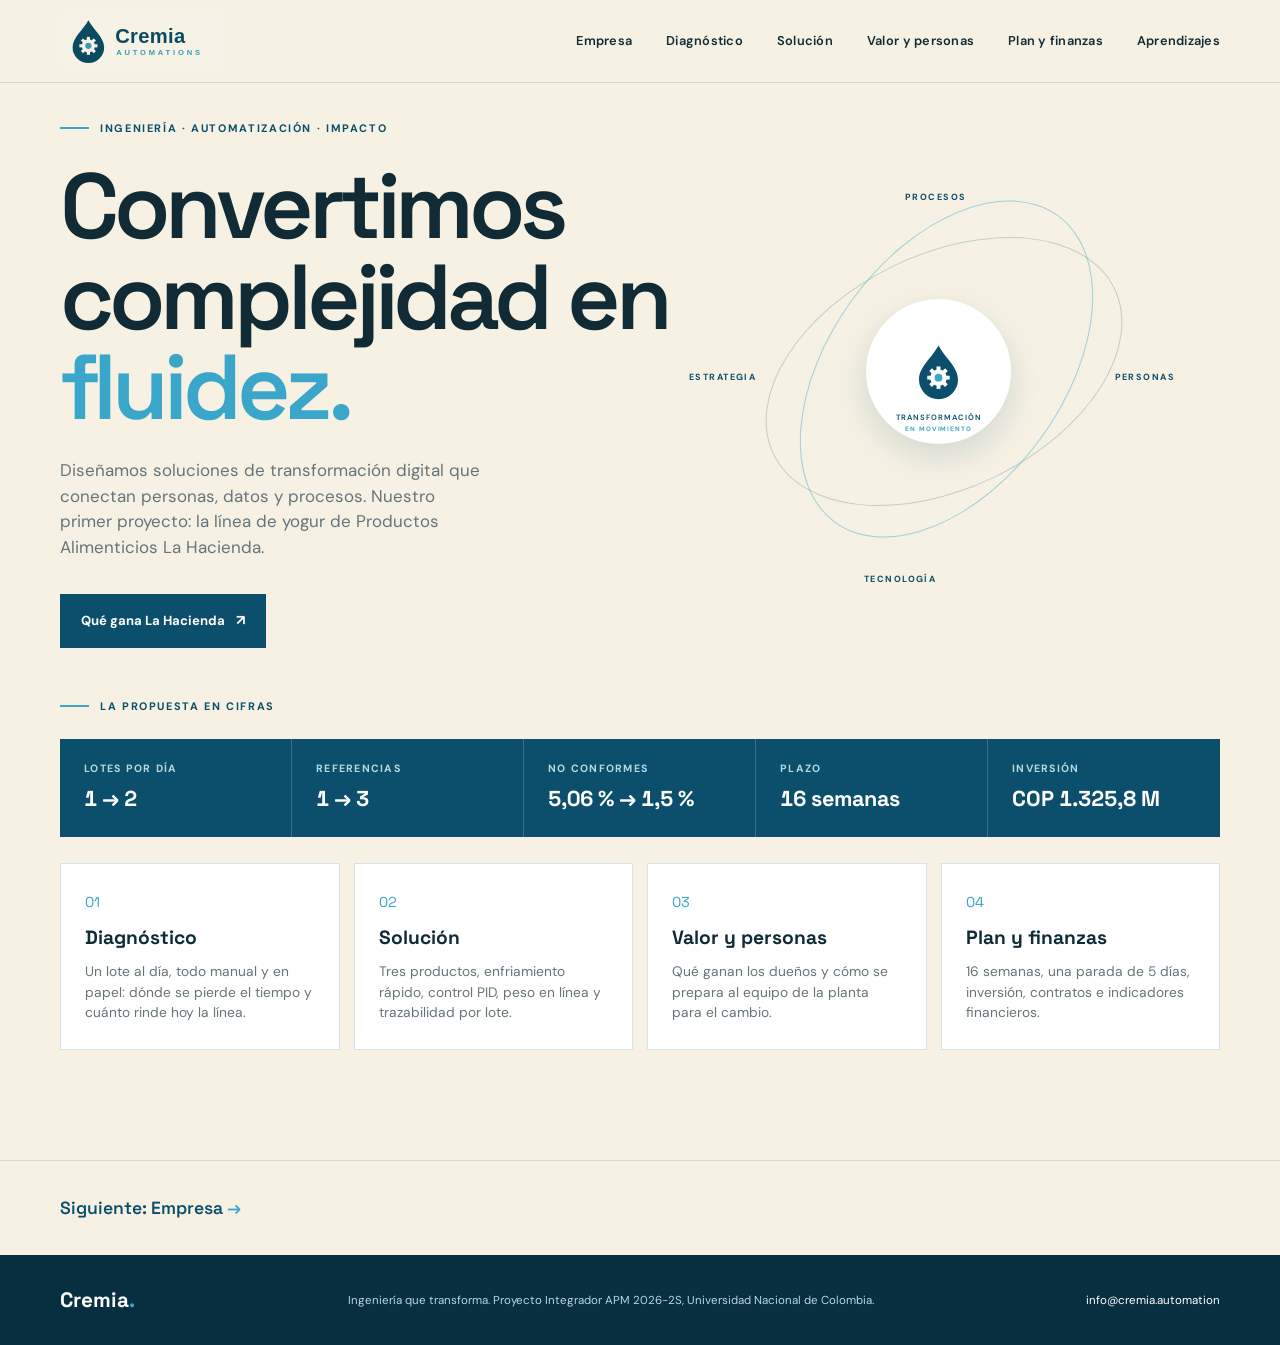
==== commit 10260022: "pricing engineering by the value each engineer adds, not only salary - hourly rate per team member =" ====
--- a/docs/index.html
+++ b/docs/index.html
@@ -60,7 +60,7 @@
             <div><span>Referencias</span><strong>1 → 3</strong></div>
             <div><span>No conformes</span><strong>5,06 % → 1,5 %</strong></div>
             <div><span>Plazo</span><strong>16 semanas</strong></div>
-            <div><span>Inversión</span><strong>COP 1.286,7 M</strong></div>
+            <div><span>Inversión</span><strong>COP 1.325,8 M</strong></div>
           </div>
           <div class="link-grid">
             <a class="link-card" href="diagnostico.html"><span>01</span><h3>Diagnóstico</h3><p>Un lote al día, todo manual y en papel: dónde se pierde el tiempo y cuánto rinde hoy la línea.</p></a>
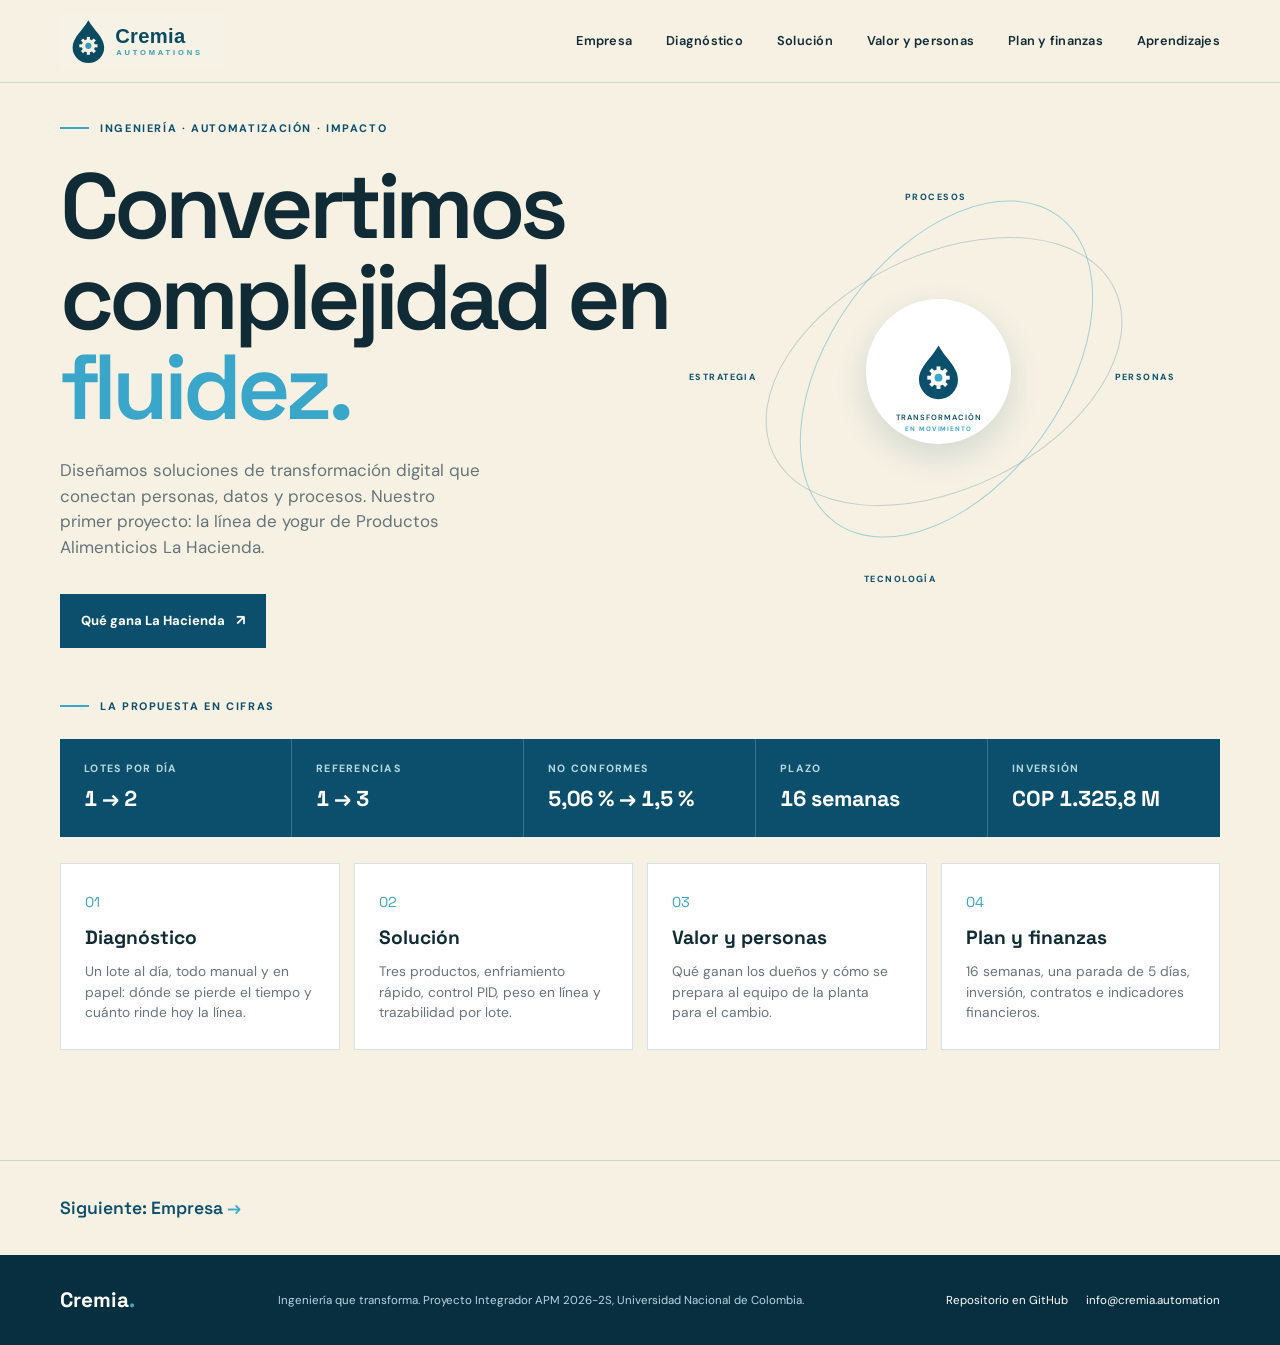
==== commit fc4fdc6a: "second coherence pass: named platforms, I/O count, recipe differences and module leads - platforms c" ====
--- a/docs/index.html
+++ b/docs/index.html
@@ -77,7 +77,7 @@
       <div class="container footer-wrap">
         <a class="footer-brand" href="index.html">Cremia<span>.</span></a>
         <p>Ingeniería que transforma. Proyecto Integrador APM 2026-2S, Universidad Nacional de Colombia.</p>
-        <span class="footer-mail">info@cremia.automation</span>
+        <div class="footer-links"><a href="https://github.com/dcortesav/Cremia-Automations">Repositorio en GitHub</a><span class="footer-mail">info@cremia.automation</span></div>
       </div>
     </footer>
   </body>
--- a/docs/styles.css
+++ b/docs/styles.css
@@ -242,3 +242,14 @@
   .container { width: min(100% - 36px, var(--container)); }.section { padding: 85px 0; }.site-header { position: absolute; }.nav-wrap { min-height: 70px; }.brand img { width: 138px; }.main-nav { gap: 12px; font-size: .68rem; }.nav-wrap { flex-wrap: wrap; padding: 10px 0; }.main-nav { width: 100%; overflow-x: auto; padding-bottom: 6px; white-space: nowrap; }.main-nav .nav-cta { padding: 10px 12px; }.hero { padding-top: 125px; }.hero-grid { min-height: 0; row-gap: 20px; }.hero-art { height: 330px; transform: scale(.82); transform-origin: top center; margin-bottom: -40px; }.hero-meta { margin-top: 45px; }.hero-meta div { gap: 8px; min-height: 60px; padding: 0 8px; }.hero-meta strong { font-size: .8rem; }.hero-meta span { font-size: .6rem; }.section-heading { display: block; margin-bottom: 35px; }.section-heading > p { margin-top: 24px; }.team-heading { margin-bottom: 40px; padding: 24px 0 28px; }.team-heading > p { max-width: none; font-size: .94rem; }.team-block { margin-top: 0; }.team-section { padding-top: 20px; }.team-grid { grid-template-columns: repeat(2, 1fr); }.member-featured, .member-featured img { min-height: 290px; height: 290px; }.member-card, .member-card img { min-height: 235px; height: 235px; }.diagnostic { padding-bottom: 85px; }.diagnostic-heading { margin-bottom: 38px; }.diagnostic-subtitle { font-size: 1rem; }.context-banner { margin-bottom: 38px; padding: 24px 20px; }.context-banner p { font-size: .9rem; }.challenge-grid { grid-template-columns: 1fr; gap: 12px; margin-bottom: 48px; }.challenge-card { min-height: 0; padding: 22px 20px; }.challenge-card h3 { font-size: 1.1rem; }.challenge-card p { font-size: .84rem; }.requirements { gap: 30px; padding: 30px 22px; }.requirements-list { gap: 15px; }.requirements-list p { font-size: .84rem; }.solution-heading { margin-bottom: 38px; }.solution-subtitle { font-size: 1rem; }.solution-summary { margin-bottom: 40px; padding: 24px 20px; }.solution-summary p { font-size: .9rem; }.physical-model { gap: 42px; margin-bottom: 58px; }.model-figure figcaption { font-size: .7rem; }.unit-legend ul { gap: 8px; }.unit-legend li { padding: 11px 13px; }.unit-legend span { font-size: .74rem; }.technology-pillars { margin-bottom: 58px; }.pillars-heading { display: block; margin-bottom: 22px; }.pillars-heading > p:last-child { margin-top: 14px; }.pillar-grid { grid-template-columns: 1fr; }.pillar-grid article { min-height: 0; padding: 21px; }.impact-box { gap: 28px; margin-bottom: 58px; padding: 30px 22px; }.impact-box li { font-size: .86rem; }.solution-bottom { margin-top: 75px; }.footer-wrap { flex-wrap: wrap; gap: 12px; padding: 22px 0; }.footer-wrap p { order: 3; width: 100%; }.footer-wrap a:last-child { font-size: .64rem; }
   .metric-grid, .adkar-steps, .roadmap, .link-grid, .product-grid, .learning-grid { grid-template-columns: 1fr; }.page-hero { padding: 130px 0 50px; }.oee-box { padding: 26px 20px; }.level-list li { grid-template-columns: 1fr; }.level-list li span { grid-row: auto; }.finance-strip { grid-template-columns: 1fr 1fr; margin-bottom: 48px; }.control-box, .plan-reasons, .timeline { padding: 26px 20px; }.roadmap article { border-right: 0; border-bottom: 1px solid rgba(255,255,255,.3); }.timeline-row { grid-template-columns: 1fr; gap: 6px; }.timeline-scale { margin-left: 0; }
 }
+.diagram-card { margin-bottom: 18px; padding: 20px; overflow-x: auto; border-radius: 5px; background: white; }
+.diagram-card pre.mermaid { margin: 0; text-align: center; background: none; color: var(--ink); font-size: .8rem; }
+.physical-model.stacked { grid-template-columns: minmax(0, 1fr); gap: 28px; align-items: start; }
+.physical-model.stacked > * { min-width: 0; }
+.unit-legend.cols ul { grid-template-columns: repeat(4, 1fr); }
+.solution .table-wrap { margin: 0 0 64px; }
+.solution .note-light { max-width: 900px; margin: -48px 0 64px; color: #e8f8fa; font-size: .84rem; }
+.footer-links { display: flex; gap: 18px; }
+.footer-links a { color: white; }
+@media (max-width: 760px) { .unit-legend.cols ul { grid-template-columns: 1fr 1fr; } .footer-links { order: 2; } }
+.diagram-card svg { min-width: 640px; height: auto; }
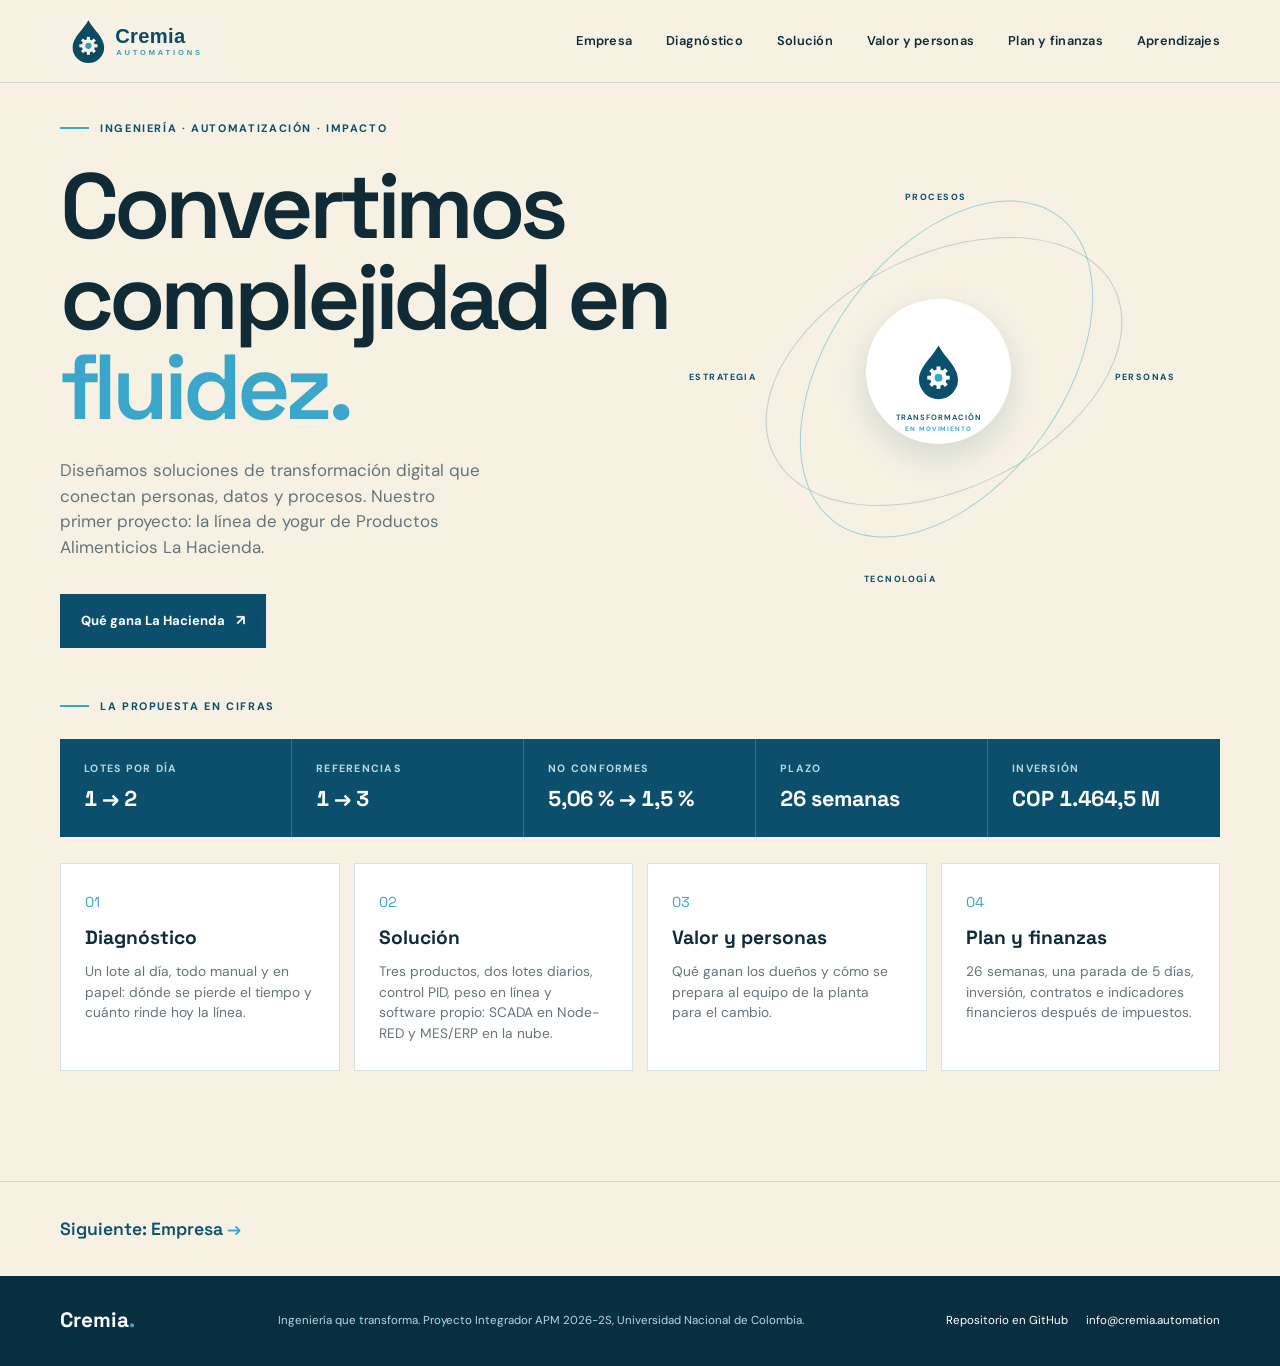
==== commit cc66abb3: "propuesta actualizada con servicios de Huawei Cloud y MES/ERP propio" ====
--- a/docs/index.html
+++ b/docs/index.html
@@ -59,14 +59,14 @@
             <div><span>Lotes por día</span><strong>1 → 2</strong></div>
             <div><span>Referencias</span><strong>1 → 3</strong></div>
             <div><span>No conformes</span><strong>5,06 % → 1,5 %</strong></div>
-            <div><span>Plazo</span><strong>16 semanas</strong></div>
-            <div><span>Inversión</span><strong>COP 1.325,8 M</strong></div>
+            <div><span>Plazo</span><strong>26 semanas</strong></div>
+            <div><span>Inversión</span><strong>COP 1.464,5 M</strong></div>
           </div>
           <div class="link-grid">
             <a class="link-card" href="diagnostico.html"><span>01</span><h3>Diagnóstico</h3><p>Un lote al día, todo manual y en papel: dónde se pierde el tiempo y cuánto rinde hoy la línea.</p></a>
-            <a class="link-card" href="solucion.html"><span>02</span><h3>Solución</h3><p>Tres productos, enfriamiento rápido, control PID, peso en línea y trazabilidad por lote.</p></a>
+            <a class="link-card" href="solucion.html"><span>02</span><h3>Solución</h3><p>Tres productos, dos lotes diarios, control PID, peso en línea y software propio: SCADA en Node-RED y MES/ERP en la nube.</p></a>
             <a class="link-card" href="valor.html"><span>03</span><h3>Valor y personas</h3><p>Qué ganan los dueños y cómo se prepara al equipo de la planta para el cambio.</p></a>
-            <a class="link-card" href="plan.html"><span>04</span><h3>Plan y finanzas</h3><p>16 semanas, una parada de 5 días, inversión, contratos e indicadores financieros.</p></a>
+            <a class="link-card" href="plan.html"><span>04</span><h3>Plan y finanzas</h3><p>26 semanas, una parada de 5 días, inversión, contratos e indicadores financieros después de impuestos.</p></a>
           </div>
         </div>
       </section>
--- a/docs/styles.css
+++ b/docs/styles.css
@@ -174,9 +174,9 @@
 .timeline { display: grid; gap: 10px; margin-bottom: 56px; padding: 30px 32px; border: 1px solid var(--line); background: white; }
 .timeline-row { display: grid; grid-template-columns: 260px 1fr; gap: 20px; align-items: center; }
 .timeline-row > span { color: var(--ink); font-size: .84rem; font-weight: 600; }
-.timeline-row .bar { position: relative; height: 16px; background: linear-gradient(90deg, transparent calc((var(--start) - 1) / 24 * 100%), var(--accent) calc((var(--start) - 1) / 24 * 100%), var(--accent) calc(var(--end) / 24 * 100%), transparent calc(var(--end) / 24 * 100%)); }
-.timeline-row .bar-critical { background: linear-gradient(90deg, transparent calc((var(--start) - 1) / 24 * 100%), var(--blue) calc((var(--start) - 1) / 24 * 100%), var(--blue) calc(var(--end) / 24 * 100%), transparent calc(var(--end) / 24 * 100%)); }
-.timeline-row .bar-people { background: linear-gradient(90deg, transparent calc((var(--start) - 1) / 24 * 100%), #8fc9b0 calc((var(--start) - 1) / 24 * 100%), #8fc9b0 calc(var(--end) / 24 * 100%), transparent calc(var(--end) / 24 * 100%)); }
+.timeline-row .bar { position: relative; height: 16px; background: linear-gradient(90deg, transparent calc((var(--start) - 1) / 26 * 100%), var(--accent) calc((var(--start) - 1) / 26 * 100%), var(--accent) calc(var(--end) / 26 * 100%), transparent calc(var(--end) / 26 * 100%)); }
+.timeline-row .bar-critical { background: linear-gradient(90deg, transparent calc((var(--start) - 1) / 26 * 100%), var(--blue) calc((var(--start) - 1) / 26 * 100%), var(--blue) calc(var(--end) / 26 * 100%), transparent calc(var(--end) / 26 * 100%)); }
+.timeline-row .bar-people { background: linear-gradient(90deg, transparent calc((var(--start) - 1) / 26 * 100%), #8fc9b0 calc((var(--start) - 1) / 26 * 100%), #8fc9b0 calc(var(--end) / 26 * 100%), transparent calc(var(--end) / 26 * 100%)); }
 .timeline-scale { display: flex; justify-content: space-between; margin-left: 280px; padding-top: 6px; border-top: 1px solid var(--line); color: var(--muted); font-size: .7rem; }
 .plan-reasons { display: grid; grid-template-columns: .8fr 1.2fr; gap: 70px; padding: 40px 45px; color: white; background: var(--blue); }
 .plan-reasons h3 { margin: 0; font-family: "Space Grotesk"; font-size: clamp(1.8rem, 3vw, 2.6rem); line-height: .98; letter-spacing: -.05em; }
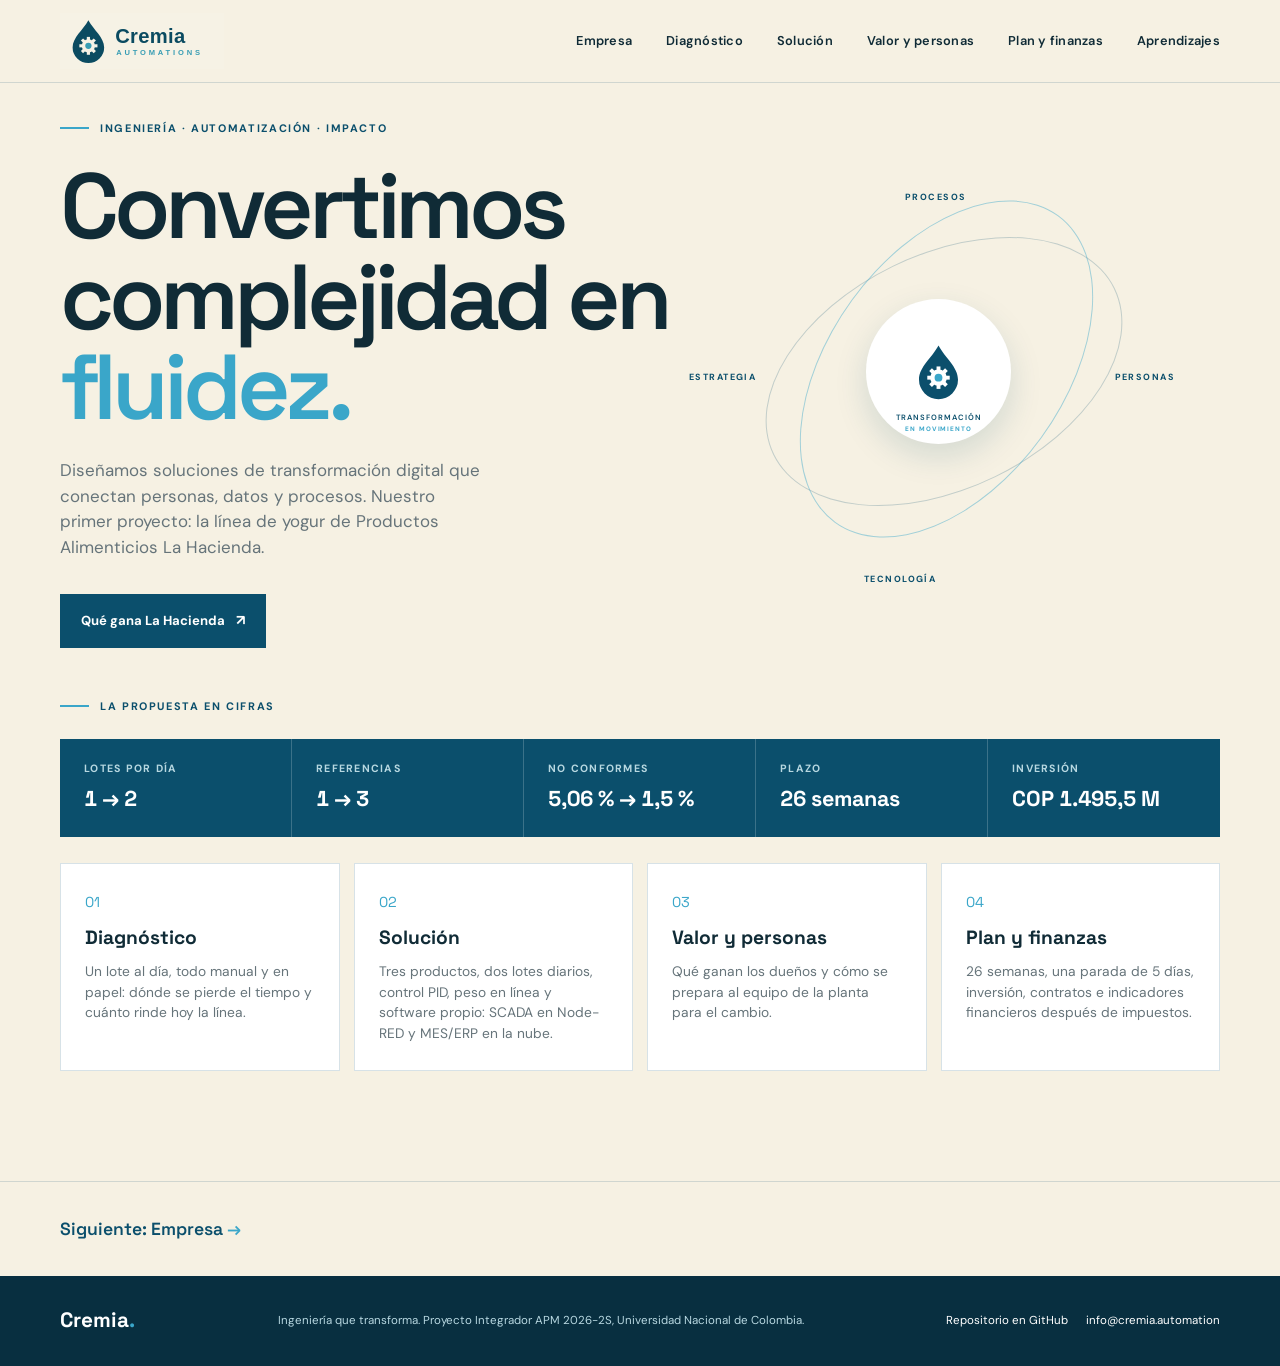
==== commit 404a7bd0: "adicion de cambios luego de verificacion de inconsistencias por kiro con opus 5.5 y claude con deeps" ====
--- a/docs/index.html
+++ b/docs/index.html
@@ -60,7 +60,7 @@
             <div><span>Referencias</span><strong>1 → 3</strong></div>
             <div><span>No conformes</span><strong>5,06 % → 1,5 %</strong></div>
             <div><span>Plazo</span><strong>26 semanas</strong></div>
-            <div><span>Inversión</span><strong>COP 1.464,5 M</strong></div>
+            <div><span>Inversión</span><strong>COP 1.495,5 M</strong></div>
           </div>
           <div class="link-grid">
             <a class="link-card" href="diagnostico.html"><span>01</span><h3>Diagnóstico</h3><p>Un lote al día, todo manual y en papel: dónde se pierde el tiempo y cuánto rinde hoy la línea.</p></a>
